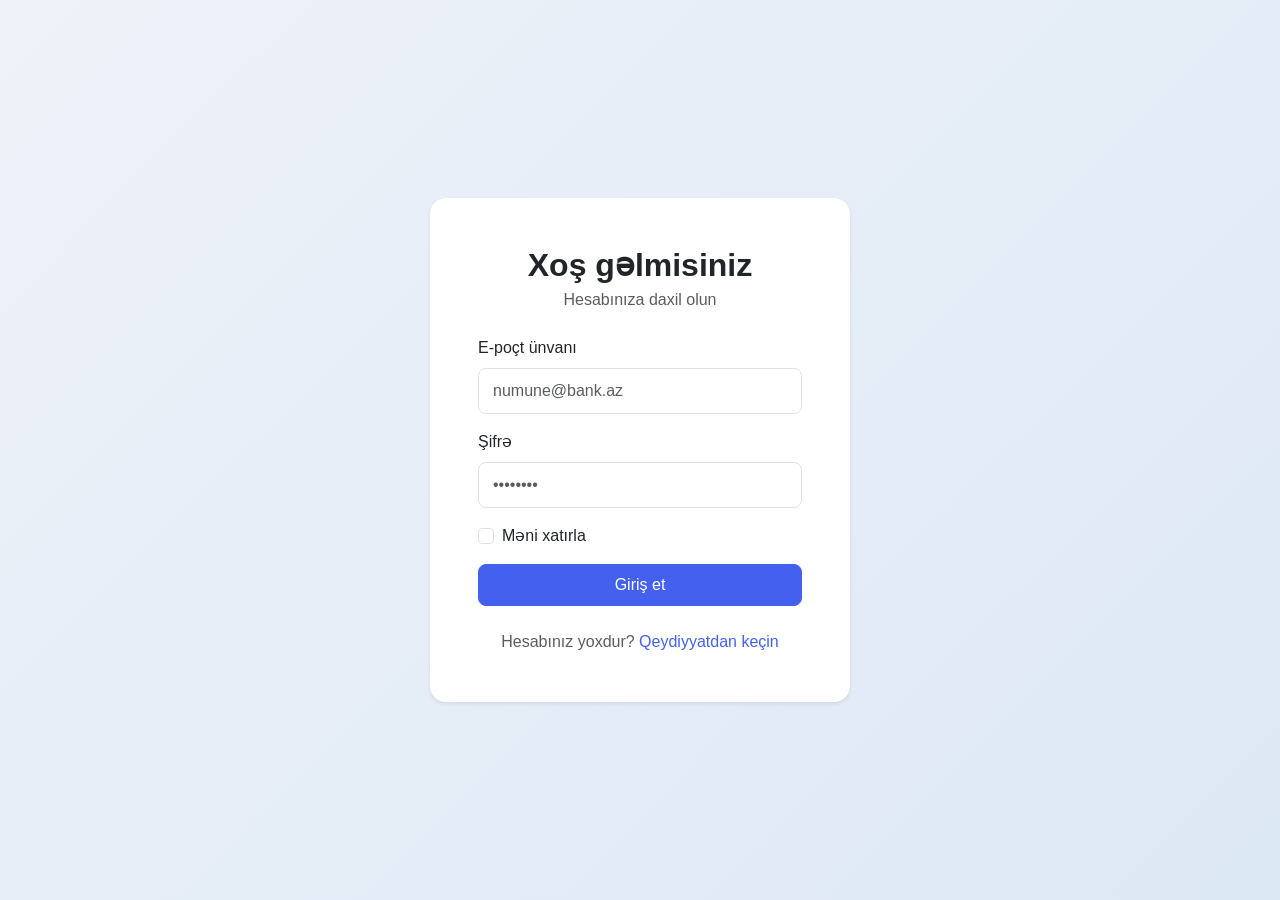
==== Online Banking Frontend/index.html @ 44a82da6 "Add frontend pages and JavaScript functionality" ====
<!DOCTYPE html>
<html lang="az">
<head>
    <meta charset="UTF-8">
    <meta name="viewport" content="width=device-width, initial-scale=1.0">
    <title>Giriş | Online Banking</title>
    <link href="https://cdn.jsdelivr.net/npm/bootstrap@5.3.3/dist/css/bootstrap.min.css" rel="stylesheet">
    <link href="css/style.css" rel="stylesheet">
</head>
<body>
    <div class="auth-wrapper d-flex align-items-center justify-content-center">
        <div class="card auth-card shadow-sm">
            <div class="card-body p-4 p-md-5">
                <h2 class="text-center fw-bold mb-1">Xoş gəlmisiniz</h2>
                <p class="text-center text-muted mb-4">Hesabınıza daxil olun</p>

                <div id="errorBox" class="alert alert-danger d-none" role="alert"></div>

                <form id="loginForm">
                    <div class="mb-3">
                        <label for="email" class="form-label">E-poçt ünvanı</label>
                        <input type="email" class="form-control" id="email" placeholder="numune@bank.az" required>
                    </div>
                    <div class="mb-3">
                        <label for="password" class="form-label">Şifrə</label>
                        <input type="password" class="form-control" id="password" placeholder="••••••••" required>
                    </div>
                    <div class="form-check mb-3">
                        <input class="form-check-input" type="checkbox" id="rememberMe">
                        <label class="form-check-label" for="rememberMe">Məni xatırla</label>
                    </div>
                    <button type="submit" class="btn btn-primary w-100 py-2">Giriş et</button>
                </form>

                <p class="text-center text-muted mt-4 mb-0">
                    Hesabınız yoxdur? <a href="register.html">Qeydiyyatdan keçin</a>
                </p>
            </div>
        </div>
    </div>

    <script src="js/config.js"></script>
    <script src="js/auth.js"></script>
</body>
</html>
---- Online Banking Frontend/css/style.css ----
body {
    background: linear-gradient(135deg, #eef2f9 0%, #dde8f5 100%);
    font-family: 'Segoe UI', Arial, sans-serif;
}

.auth-wrapper {
    min-height: 100vh;
    padding: 20px;
}

.auth-card {
    width: 100%;
    max-width: 420px;
    border: none;
    border-radius: 16px;
}

.form-control {
    padding: 10px 14px;
    border-radius: 8px;
}

.form-control:focus {
    border-color: #4361ee;
    box-shadow: 0 0 0 0.2rem rgba(67, 97, 238, 0.15);
}

.btn-primary {
    background-color: #4361ee;
    border-color: #4361ee;
    border-radius: 8px;
    font-weight: 500;
}

.btn-primary:hover {
    background-color: #3651c9;
    border-color: #3651c9;
}

a {
    color: #4361ee;
    text-decoration: none;
}

a:hover {
    text-decoration: underline;
}
.dashboard-body {
    background: #f4f6f9;
}

.dashboard-header {
    background-color: #4361ee;
    padding: 12px 0;
}

.dashboard-sidebar {
    background: white;
    min-height: calc(100vh - 60px);
    border-right: 1px solid #e5e7eb;
}

.dashboard-sidebar .nav-link {
    color: #444;
    padding: 12px 20px;
    border-radius: 0;
    font-size: 15px;
}

.dashboard-sidebar .nav-link:hover {
    background-color: #eef2ff;
    color: #4361ee;
}

.dashboard-sidebar .nav-link.active {
    background-color: #eef2ff;
    color: #4361ee;
    font-weight: 600;
    border-left: 3px solid #4361ee;
}
.account-card {
    border: none;
    border-radius: 12px;
    transition: transform 0.2s;
}

.account-card:hover {
    transform: translateY(-3px);
}
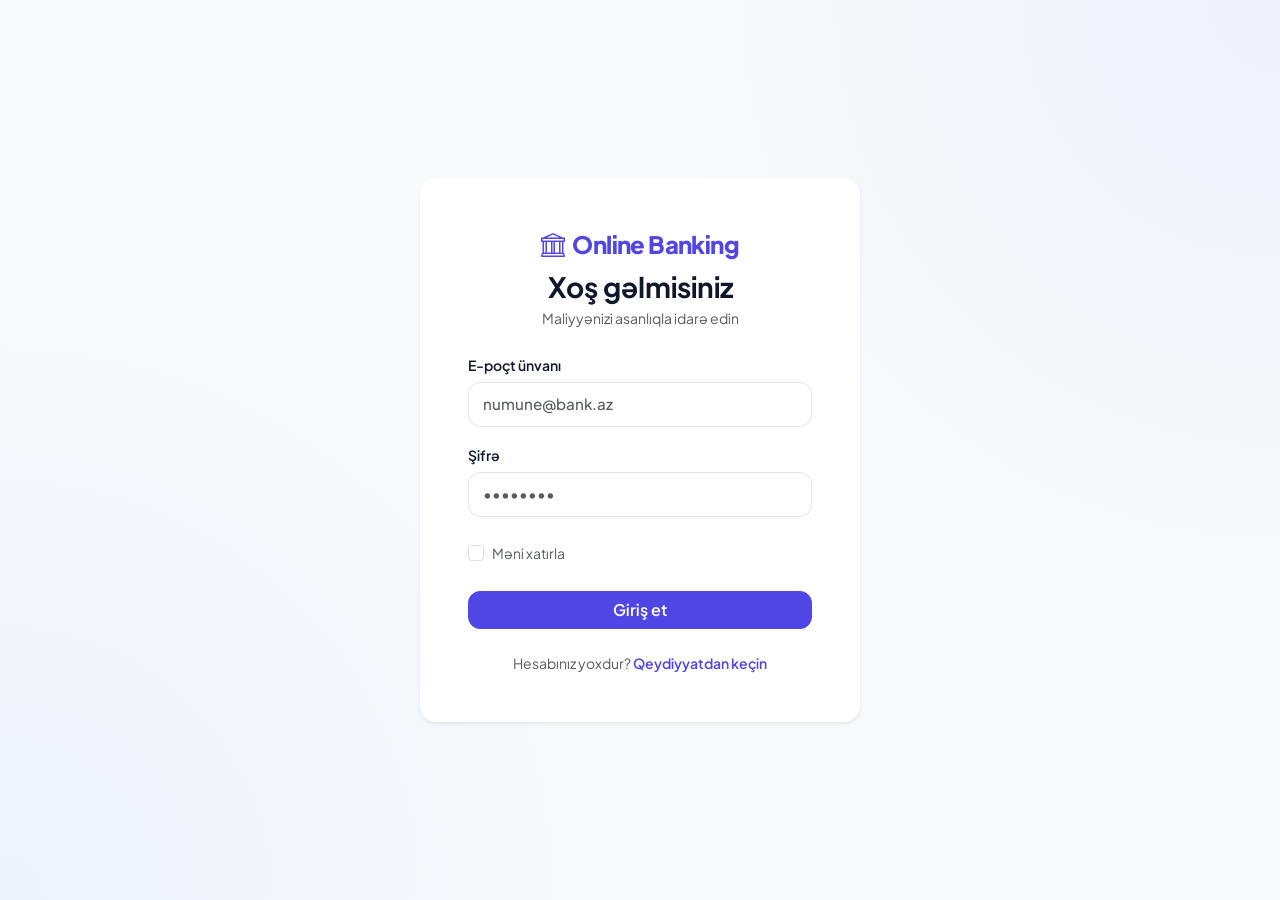
==== commit f485f325: "refactor: update frontend pages, styles and JS configs" ====
--- a/Online Banking Frontend/index.html
+++ b/Online Banking Frontend/index.html
@@ -5,35 +5,43 @@
     <meta name="viewport" content="width=device-width, initial-scale=1.0">
     <title>Giriş | Online Banking</title>
     <link href="https://cdn.jsdelivr.net/npm/bootstrap@5.3.3/dist/css/bootstrap.min.css" rel="stylesheet">
+    <link rel="stylesheet" href="https://cdn.jsdelivr.net/npm/bootstrap-icons@1.11.3/font/bootstrap-icons.css">
     <link href="css/style.css" rel="stylesheet">
 </head>
 <body>
     <div class="auth-wrapper d-flex align-items-center justify-content-center">
-        <div class="card auth-card shadow-sm">
+        <div class="card auth-card shadow-sm border-0">
             <div class="card-body p-4 p-md-5">
-                <h2 class="text-center fw-bold mb-1">Xoş gəlmisiniz</h2>
-                <p class="text-center text-muted mb-4">Hesabınıza daxil olun</p>
+                <div class="text-center mb-4">
+                    <div class="auth-brand mb-2">
+                        <i class="bi bi-bank"></i> Online Banking
+                    </div>
+                    <h3 class="fw-bold mb-1" style="color: var(--text-dark);">Xoş gəlmisiniz</h3>
+                    <p class="text-muted small">Maliyyənizi asanlıqla idarə edin</p>
+                </div>
 
-                <div id="errorBox" class="alert alert-danger d-none" role="alert"></div>
+                <div id="errorBox" class="alert alert-danger d-none" role="alert" style="border-radius: 12px; font-size: 0.9rem;"></div>
 
                 <form id="loginForm">
                     <div class="mb-3">
                         <label for="email" class="form-label">E-poçt ünvanı</label>
                         <input type="email" class="form-control" id="email" placeholder="numune@bank.az" required>
                     </div>
-                    <div class="mb-3">
+                    <div class="mb-4">
                         <label for="password" class="form-label">Şifrə</label>
                         <input type="password" class="form-control" id="password" placeholder="••••••••" required>
                     </div>
-                    <div class="form-check mb-3">
-                        <input class="form-check-input" type="checkbox" id="rememberMe">
-                        <label class="form-check-label" for="rememberMe">Məni xatırla</label>
+                    <div class="d-flex justify-content-between align-items-center mb-4">
+                        <div class="form-check">
+                            <input class="form-check-input" type="checkbox" id="rememberMe">
+                            <label class="form-check-label text-muted small" for="rememberMe">Məni xatırla</label>
+                        </div>
                     </div>
-                    <button type="submit" class="btn btn-primary w-100 py-2">Giriş et</button>
+                    <button type="submit" class="btn btn-primary w-100 py-2.5">Giriş et</button>
                 </form>
 
-                <p class="text-center text-muted mt-4 mb-0">
-                    Hesabınız yoxdur? <a href="register.html">Qeydiyyatdan keçin</a>
+                <p class="text-center text-muted mt-4 mb-0 small">
+                    Hesabınız yoxdur? <a href="register.html" class="text-primary fw-semibold text-decoration-none">Qeydiyyatdan keçin</a>
                 </p>
             </div>
         </div>
--- a/Online Banking Frontend/css/style.css
+++ b/Online Banking Frontend/css/style.css
@@ -1,89 +1,386 @@
+@import url('https://fonts.googleapis.com/css2?family=Plus+Jakarta+Sans:wght@300;400;500;600;700;800&display=swap');
+
+:root {
+    --primary-blue: #3b82f6;
+    --primary-indigo: #4f46e5;
+    --accent-color: #6366f1; /* Used on dashboard as var(--accent-color) */
+    --bg-page: #f8fafc;
+    --bg-card: #ffffff;
+    --text-dark: #0f172a;
+    --text-muted: #64748b;
+    --border-color: #e2e8f0;
+    --success: #10b981;
+    --danger: #ef4444;
+    --warning: #f59e0b;
+    --radius-sm: 8px;
+    --radius: 16px;
+    --radius-lg: 24px;
+    --font-sans: 'Plus Jakarta Sans', -apple-system, BlinkMacSystemFont, "Segoe UI", Roboto, sans-serif;
+    
+    /* Modern Shadows */
+    --shadow-sm: 0 1px 2px 0 rgba(15, 23, 42, 0.05);
+    --shadow-md: 0 4px 6px -1px rgba(15, 23, 42, 0.05), 0 2px 4px -2px rgba(15, 23, 42, 0.05);
+    --shadow-lg: 0 10px 15px -3px rgba(15, 23, 42, 0.08), 0 4px 6px -4px rgba(15, 23, 42, 0.08);
+}
+
 body {
-    background: linear-gradient(135deg, #eef2f9 0%, #dde8f5 100%);
-    font-family: 'Segoe UI', Arial, sans-serif;
-}
-
+    background-color: var(--bg-page);
+    font-family: var(--font-sans);
+    color: var(--text-dark);
+    -webkit-font-smoothing: antialiased;
+}
+
+/* Authentication Page Styles */
 .auth-wrapper {
     min-height: 100vh;
     padding: 20px;
+    display: flex;
+    align-items: center;
+    justify-content: center;
+    background: radial-gradient(circle at top right, rgba(99, 102, 241, 0.05), transparent 40%),
+                radial-gradient(circle at bottom left, rgba(59, 130, 246, 0.05), transparent 40%),
+                var(--bg-page);
 }
 
 .auth-card {
     width: 100%;
-    max-width: 420px;
-    border: none;
-    border-radius: 16px;
+    max-width: 440px;
+    border: 1px solid rgba(226, 232, 240, 0.8);
+    border-radius: var(--radius-lg);
+    background-color: var(--bg-card);
+    box-shadow: var(--shadow-lg);
+}
+
+.auth-brand {
+    font-size: 1.5rem;
+    font-weight: 800;
+    letter-spacing: -0.025em;
+    color: var(--primary-indigo);
+    display: flex;
+    align-items: center;
+    justify-content: center;
+    gap: 8px;
+}
+
+/* Form Control Stylings */
+.form-label {
+    font-size: 0.875rem;
+    font-weight: 600;
+    color: var(--text-dark);
+    margin-bottom: 6px;
 }
 
 .form-control {
+    border-radius: 12px;
+    border: 1.5px solid var(--border-color);
     padding: 10px 14px;
+    font-size: 0.95rem;
+    font-weight: 500;
+    color: var(--text-dark);
+    transition: all 0.2s ease-in-out;
+}
+
+.form-control:focus {
+    border-color: var(--primary-indigo);
+    box-shadow: 0 0 0 4px rgba(99, 102, 241, 0.1);
+    outline: 0;
+}
+
+.form-check-input:checked {
+    background-color: var(--primary-indigo);
+    border-color: var(--primary-indigo);
+}
+
+/* Dashboard Header */
+.dashboard-header {
+    background-color: var(--primary-indigo);
+    padding: 14px 0;
+    box-shadow: var(--shadow-md);
+}
+
+/* Dashboard Sidebar (Modernized) */
+.dashboard-sidebar {
+    background-color: var(--bg-card);
+    min-height: calc(100vh - 60px);
+    border-right: 1px solid var(--border-color);
+}
+
+.dashboard-sidebar .nav-link {
+    color: var(--text-muted);
+    padding: 12px 20px;
+    font-size: 15px;
+    font-weight: 500;
+    transition: all 0.2s ease;
+}
+
+.dashboard-sidebar .nav-link:hover {
+    background-color: rgba(99, 102, 241, 0.05);
+    color: var(--primary-indigo);
+}
+
+.dashboard-sidebar .nav-link.active {
+    background-color: rgba(99, 102, 241, 0.08);
+    color: var(--primary-indigo);
+    font-weight: 600;
+    border-left: 3px solid var(--primary-indigo);
+}
+
+/* InvestBank Specific Sidebar (Dark Theme matching dashboard.html layout) */
+.invest-sidebar {
+    width: 260px;
+    min-width: 260px;
+    background-color: #0f172a;
+    color: #cbd5e1;
+    min-height: 100vh;
+    display: flex;
+    flex-direction: column;
+    justify-content: space-between;
+    padding: 24px;
+    border-right: 1px solid rgba(255, 255, 255, 0.05);
+}
+
+.invest-sidebar .sidebar-logo {
+    font-size: 1.35rem;
+    font-weight: 800;
+    color: #ffffff;
+    display: flex;
+    align-items: center;
+    gap: 10px;
+    letter-spacing: -0.025em;
+}
+
+.invest-sidebar .nav-link {
+    color: #94a3b8;
+    padding: 10px 14px;
+    border-radius: 10px;
+    margin-bottom: 6px;
+    font-weight: 500;
+    display: flex;
+    align-items: center;
+    gap: 12px;
+    transition: all 0.2s ease;
+}
+
+.invest-sidebar .nav-link i {
+    font-size: 1.15rem;
+}
+
+.invest-sidebar .nav-link:hover {
+    color: #ffffff;
+    background-color: rgba(255, 255, 255, 0.05);
+}
+
+.invest-sidebar .nav-link.active {
+    color: #ffffff;
+    background-color: var(--accent-color);
+    font-weight: 600;
+}
+
+.invest-sidebar .sidebar-profile-card {
+    display: flex;
+    align-items: center;
+    gap: 12px;
+    padding: 14px;
+    background-color: rgba(255, 255, 255, 0.03);
+    border: 1px solid rgba(255, 255, 255, 0.06);
+    border-radius: 12px;
+    margin-top: auto;
+    transition: background-color 0.2s ease;
+}
+
+.invest-sidebar .sidebar-profile-card:hover {
+    background-color: rgba(255, 255, 255, 0.05);
+}
+
+.invest-sidebar .profile-avatar {
+    width: 40px;
+    height: 40px;
+    min-width: 40px;
+    border-radius: 50%;
+    background-color: var(--accent-color);
+    color: #ffffff;
+    display: flex;
+    align-items: center;
+    justify-content: center;
+    font-weight: 700;
+}
+
+.invest-sidebar .profile-info {
+    overflow: hidden;
+    display: flex;
+    flex-direction: column;
+}
+
+.invest-sidebar .profile-name {
+    font-weight: 600;
+    color: #ffffff;
+    font-size: 0.88rem;
+    white-space: nowrap;
+    text-overflow: ellipsis;
+    overflow: hidden;
+    line-height: 1.2;
+}
+
+.invest-sidebar .profile-sub {
+    font-size: 0.75rem;
+    color: #64748b;
+    white-space: nowrap;
+    text-overflow: ellipsis;
+    overflow: hidden;
+    margin-bottom: 2px;
+}
+
+/* InvestBank Stats Card */
+.invest-stat-card {
+    background-color: var(--bg-card);
+    border: 1px solid rgba(226, 232, 240, 0.8);
+    border-radius: var(--radius);
+    padding: 24px 20px;
+    box-shadow: 0 10px 15px -3px rgba(15, 23, 42, 0.04), 0 4px 6px -4px rgba(15, 23, 42, 0.04);
+    transition: transform 0.2s ease, box-shadow 0.2s ease;
+}
+
+.invest-stat-card:hover {
+    transform: translateY(-2px);
+    box-shadow: 0 20px 25px -5px rgba(15, 23, 42, 0.08), 0 8px 10px -6px rgba(15, 23, 42, 0.08);
+}
+
+.invest-stat-card .stat-header {
+    font-size: 0.875rem;
+    font-weight: 600;
+    color: var(--text-muted);
+    margin-bottom: 6px;
+}
+
+.invest-stat-card .stat-value {
+    font-size: 1.75rem;
+    font-weight: 700;
+    color: var(--text-dark);
+}
+
+/* Wallet Card Panel */
+.wallet-card-panel {
+    background-color: var(--bg-card);
+    border: 1px solid var(--border-color);
+    border-radius: var(--radius);
+    padding: 24px;
+    box-shadow: var(--shadow-sm);
+}
+
+/* Virtual Bank Card Effects */
+.wallet-bank-card {
+    transition: transform 0.3s ease, box-shadow 0.3s ease;
+}
+
+.wallet-bank-card:hover {
+    transform: translateY(-4px) rotate(1deg);
+    box-shadow: 0 12px 24px -10px rgba(76, 29, 149, 0.4);
+}
+
+/* Main content wrapper padding adjustment */
+.main-content-wrapper {
+    padding: 32px;
+    background-color: var(--bg-page);
+    min-height: 100vh;
+}
+
+/* Search Box Container */
+.search-container {
+    position: relative;
+    max-width: 320px;
+}
+
+.search-container .search-input {
+    width: 100%;
+    padding: 10px 14px 10px 38px;
+    border-radius: 12px;
+    border: 1.5px solid var(--border-color);
+    background-color: var(--bg-card);
+    font-size: 0.9rem;
+    transition: all 0.2s ease;
+}
+
+.search-container .search-input:focus {
+    border-color: var(--accent-color);
+    box-shadow: 0 0 0 4px rgba(99, 102, 241, 0.08);
+    outline: 0;
+}
+
+.search-container .search-icon {
+    position: absolute;
+    left: 14px;
+    top: 50%;
+    transform: translateY(-50%);
+    color: var(--text-muted);
+    font-size: 0.9rem;
+}
+
+/* Cards & Tables styling */
+.card {
+    background-color: var(--bg-card);
+    border: 1px solid var(--border-color);
+    border-radius: var(--radius);
+    box-shadow: var(--shadow-sm);
+}
+
+.badge {
     border-radius: 8px;
-}
-
-.form-control:focus {
-    border-color: #4361ee;
-    box-shadow: 0 0 0 0.2rem rgba(67, 97, 238, 0.15);
+    font-weight: 600;
+    padding: 6px 10px;
+}
+
+.table {
+    color: var(--text-dark);
+}
+
+.table th {
+    color: var(--text-muted);
+    font-weight: 600;
+    border-bottom: 2px solid var(--border-color);
+    padding: 14px;
+    font-size: 0.85rem;
+    text-transform: uppercase;
+    letter-spacing: 0.05em;
+}
+
+.table td {
+    border-bottom: 1px solid var(--border-color);
+    padding: 14px;
+    vertical-align: middle;
+}
+
+/* Utilities classes matching custom variables */
+.bg-success {
+    background-color: var(--success) !important;
+}
+
+.bg-danger {
+    background-color: var(--danger) !important;
+}
+
+.bg-warning {
+    background-color: var(--warning) !important;
+}
+
+.text-primary {
+    color: var(--primary-indigo) !important;
 }
 
 .btn-primary {
-    background-color: #4361ee;
-    border-color: #4361ee;
-    border-radius: 8px;
-    font-weight: 500;
+    background-color: var(--primary-indigo);
+    border-color: var(--primary-indigo);
+    border-radius: 12px;
+    font-weight: 600;
+    transition: all 0.2s ease-in-out;
 }
 
 .btn-primary:hover {
-    background-color: #3651c9;
-    border-color: #3651c9;
-}
-
-a {
-    color: #4361ee;
-    text-decoration: none;
-}
-
-a:hover {
-    text-decoration: underline;
-}
-.dashboard-body {
-    background: #f4f6f9;
-}
-
-.dashboard-header {
-    background-color: #4361ee;
-    padding: 12px 0;
-}
-
-.dashboard-sidebar {
-    background: white;
-    min-height: calc(100vh - 60px);
-    border-right: 1px solid #e5e7eb;
-}
-
-.dashboard-sidebar .nav-link {
-    color: #444;
-    padding: 12px 20px;
-    border-radius: 0;
-    font-size: 15px;
-}
-
-.dashboard-sidebar .nav-link:hover {
-    background-color: #eef2ff;
-    color: #4361ee;
-}
-
-.dashboard-sidebar .nav-link.active {
-    background-color: #eef2ff;
-    color: #4361ee;
-    font-weight: 600;
-    border-left: 3px solid #4361ee;
-}
-.account-card {
-    border: none;
-    border-radius: 12px;
-    transition: transform 0.2s;
-}
-
-.account-card:hover {
-    transform: translateY(-3px);
+    background-color: #4338ca;
+    border-color: #4338ca;
+    transform: translateY(-1px);
+    box-shadow: 0 4px 12px rgba(79, 70, 229, 0.2);
+}
+
+.btn-primary:active {
+    transform: translateY(0);
 }
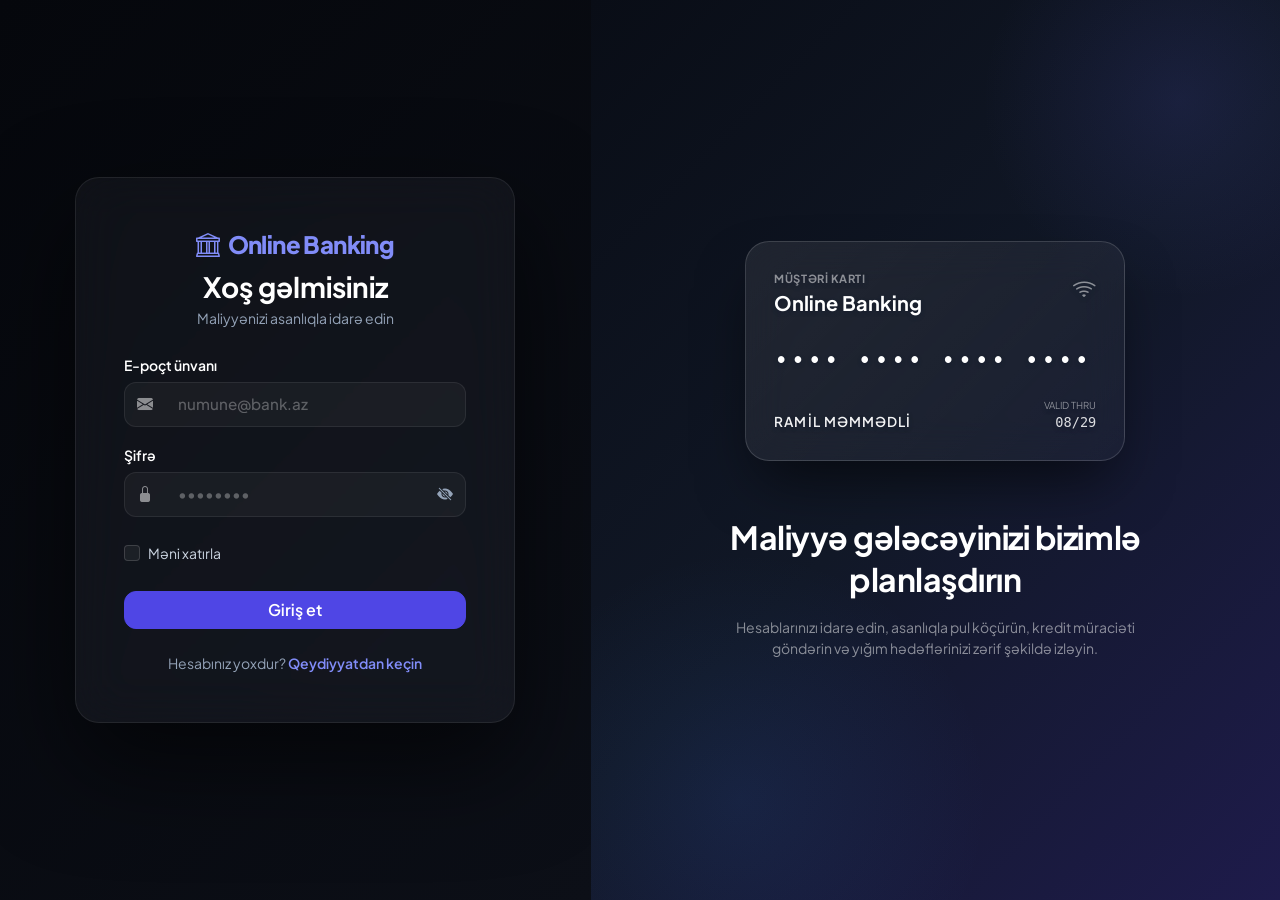
==== commit 3633be2f: "Improve banking features and update frontend UI" ====
--- a/Online Banking Frontend/index.html
+++ b/Online Banking Frontend/index.html
@@ -9,40 +9,87 @@
     <link href="css/style.css" rel="stylesheet">
 </head>
 <body>
-    <div class="auth-wrapper d-flex align-items-center justify-content-center">
-        <div class="card auth-card shadow-sm border-0">
-            <div class="card-body p-4 p-md-5">
-                <div class="text-center mb-4">
-                    <div class="auth-brand mb-2">
-                        <i class="bi bi-bank"></i> Online Banking
+    <div class="auth-split-container">
+        <!-- Left Side: Login Form -->
+        <div class="auth-form-side d-flex align-items-center justify-content-center p-4 p-md-5">
+            <div class="card auth-card glass-auth-card shadow-lg border-0" style="width: 100%; max-width: 440px; border-radius: 24px;">
+                <div class="card-body p-4 p-md-5">
+                    <div class="text-center mb-4">
+                        <div class="auth-brand mb-2">
+                            <i class="bi bi-bank"></i> Online Banking
+                        </div>
+                        <h3 class="fw-bold mb-1" style="color: var(--text-dark);">Xoş gəlmisiniz</h3>
+                        <p class="text-muted small">Maliyyənizi asanlıqla idarə edin</p>
                     </div>
-                    <h3 class="fw-bold mb-1" style="color: var(--text-dark);">Xoş gəlmisiniz</h3>
-                    <p class="text-muted small">Maliyyənizi asanlıqla idarə edin</p>
+
+                    <div id="errorBox" class="alert alert-danger d-none" role="alert" style="border-radius: 12px; font-size: 0.9rem;"></div>
+
+                    <form id="loginForm">
+                        <div class="mb-3">
+                            <label for="email" class="form-label">E-poçt ünvanı</label>
+                            <div class="input-group input-group-unified">
+                                <span class="input-group-text text-muted"><i class="bi bi-envelope-fill"></i></span>
+                                <input type="email" class="form-control" id="email" placeholder="numune@bank.az" required>
+                            </div>
+                        </div>
+                        <div class="mb-4">
+                            <label for="password" class="form-label">Şifrə</label>
+                            <div class="input-group input-group-unified">
+                                <span class="input-group-text text-muted"><i class="bi bi-lock-fill"></i></span>
+                                <input type="password" class="form-control" id="password" placeholder="••••••••" required>
+                                <button class="btn btn-outline-secondary border-0" type="button" id="togglePasswordBtn" style="background: transparent;">
+                                    <i class="bi bi-eye-slash-fill text-muted" id="togglePasswordIcon"></i>
+                                </button>
+                            </div>
+                        </div>
+                        <div class="d-flex justify-content-between align-items-center mb-4">
+                            <div class="form-check">
+                                <input class="form-check-input" type="checkbox" id="rememberMe">
+                                <label class="form-check-label text-muted small" for="rememberMe">Məni xatırla</label>
+                            </div>
+                        </div>
+                        <button type="submit" class="btn btn-primary w-100 py-2.5">Giriş et</button>
+                    </form>
+
+                    <p class="text-center text-muted mt-4 mb-0 small">
+                        Hesabınız yoxdur? <a href="register.html" class="text-primary fw-semibold text-decoration-none">Qeydiyyatdan keçin</a>
+                    </p>
                 </div>
+            </div>
+        </div>
 
-                <div id="errorBox" class="alert alert-danger d-none" role="alert" style="border-radius: 12px; font-size: 0.9rem;"></div>
-
-                <form id="loginForm">
-                    <div class="mb-3">
-                        <label for="email" class="form-label">E-poçt ünvanı</label>
-                        <input type="email" class="form-control" id="email" placeholder="numune@bank.az" required>
+        <!-- Right Side: Presentation Banner -->
+        <div class="auth-banner-side d-none d-md-flex flex-column align-items-center justify-content-center p-5 text-white">
+            <div class="auth-banner-glow-1"></div>
+            <div class="auth-banner-glow-2"></div>
+            
+            <div class="floating-card mb-5">
+                <div class="glass-card-mockup">
+                    <div class="d-flex justify-content-between align-items-start">
+                        <div>
+                            <div class="small text-white-50" style="font-size: 0.7rem; font-weight: 700; letter-spacing: 0.05em; text-transform: uppercase;">Müştəri Kartı</div>
+                            <h5 class="fw-bold mb-0 mt-1">Online Banking</h5>
+                        </div>
+                        <i class="bi bi-wifi fs-4 text-white-50"></i>
                     </div>
-                    <div class="mb-4">
-                        <label for="password" class="form-label">Şifrə</label>
-                        <input type="password" class="form-control" id="password" placeholder="••••••••" required>
-                    </div>
-                    <div class="d-flex justify-content-between align-items-center mb-4">
-                        <div class="form-check">
-                            <input class="form-check-input" type="checkbox" id="rememberMe">
-                            <label class="form-check-label text-muted small" for="rememberMe">Məni xatırla</label>
+                    
+                    <div class="glass-card-number">•••• •••• •••• ••••</div>
+                    
+                    <div class="d-flex justify-content-between align-items-end">
+                        <div>
+                            <div class="glass-card-holder">Ramil Məmmədli</div>
+                        </div>
+                        <div class="text-end">
+                            <div class="small text-white-50" style="font-size: 0.6rem;">VALID THRU</div>
+                            <div class="glass-card-expiry">08/29</div>
                         </div>
                     </div>
-                    <button type="submit" class="btn btn-primary w-100 py-2.5">Giriş et</button>
-                </form>
-
-                <p class="text-center text-muted mt-4 mb-0 small">
-                    Hesabınız yoxdur? <a href="register.html" class="text-primary fw-semibold text-decoration-none">Qeydiyyatdan keçin</a>
-                </p>
+                </div>
+            </div>
+            
+            <div class="text-center position-relative mt-2" style="z-index: 10; max-width: 440px;">
+                <h2 class="fw-bold mb-3" style="letter-spacing: -0.015em; line-height: 1.3;">Maliyyə gələcəyinizi bizimlə planlaşdırın</h2>
+                <p class="text-white-50 small mb-0 px-3">Hesablarınızı idarə edin, asanlıqla pul köçürün, kredit müraciəti göndərin və yığım hədəflərinizi zərif şəkildə izləyin.</p>
             </div>
         </div>
     </div>
--- a/Online Banking Frontend/css/style.css
+++ b/Online Banking Frontend/css/style.css
@@ -383,4 +383,545 @@
 
 .btn-primary:active {
     transform: translateY(0);
+}
+
+/* Premium Unified Input Groups (Solves Focus & Overlay Border Bugs) */
+.input-group-unified {
+    border: 1.5px solid var(--border-color) !important;
+    border-radius: 12px;
+    background-color: var(--bg-card);
+    transition: border-color 0.15s ease-in-out, box-shadow 0.15s ease-in-out;
+    overflow: hidden;
+}
+
+.input-group-unified .input-group-text {
+    border: none !important;
+    background-color: transparent !important;
+}
+
+.input-group-unified .form-control,
+.input-group-unified .form-select {
+    border: none !important;
+    background-color: transparent !important;
+    box-shadow: none !important;
+}
+
+.input-group-unified:focus-within {
+    border-color: var(--primary-indigo) !important;
+    box-shadow: 0 0 0 4px rgba(99, 102, 241, 0.1) !important;
+}
+
+/* Premium Split-Screen Authentication Layout */
+.auth-split-container {
+    display: flex;
+    min-height: 100vh;
+    width: 100vw;
+    overflow: hidden;
+}
+
+.auth-form-side {
+    flex: 1;
+    background-color: var(--bg-page);
+    background: radial-gradient(circle at top right, rgba(99, 102, 241, 0.04), transparent 40%),
+                radial-gradient(circle at bottom left, rgba(59, 130, 246, 0.04), transparent 40%),
+                var(--bg-page);
+}
+
+.auth-banner-side {
+    flex: 1.2;
+    background: linear-gradient(135deg, #090d16 0%, #111827 50%, #1e1b4b 100%);
+    position: relative;
+    overflow: hidden;
+}
+
+/* Visual Glow effects inside the banner */
+.auth-banner-glow-1 {
+    position: absolute;
+    width: 400px;
+    height: 400px;
+    border-radius: 50%;
+    background: radial-gradient(circle, rgba(99, 102, 241, 0.12) 0%, transparent 70%);
+    top: -100px;
+    right: -100px;
+}
+
+.auth-banner-glow-2 {
+    position: absolute;
+    width: 500px;
+    height: 500px;
+    border-radius: 50%;
+    background: radial-gradient(circle, rgba(59, 130, 246, 0.1) 0%, transparent 70%);
+    bottom: -150px;
+    left: -100px;
+}
+
+/* Frosted glass cards */
+.glass-auth-card {
+    background: rgba(255, 255, 255, 0.82) !important;
+    backdrop-filter: blur(18px) saturate(110%);
+    -webkit-backdrop-filter: blur(18px) saturate(110%);
+    border: 1px solid rgba(226, 232, 240, 0.6) !important;
+}
+
+.glass-card-mockup {
+    width: 380px;
+    height: 220px;
+    background: linear-gradient(135deg, rgba(255, 255, 255, 0.08) 0%, rgba(255, 255, 255, 0.03) 100%);
+    backdrop-filter: blur(20px);
+    -webkit-backdrop-filter: blur(20px);
+    border: 1px solid rgba(255, 255, 255, 0.15);
+    border-radius: 24px;
+    padding: 28px;
+    box-shadow: 0 30px 60px -15px rgba(0, 0, 0, 0.6);
+    color: #ffffff;
+    display: flex;
+    flex-direction: column;
+    justify-content: space-between;
+    text-shadow: 0 2px 4px rgba(15, 23, 42, 0.4);
+    position: relative;
+    z-index: 10;
+}
+
+.glass-card-chip {
+    width: 48px;
+    height: 38px;
+    background: linear-gradient(135deg, #f1f5f9 0%, #cbd5e1 100%);
+    border-radius: 8px;
+    box-shadow: inset 0 1px 2px rgba(255, 255, 255, 0.6);
+}
+
+.glass-card-number {
+    font-size: 1.45rem;
+    font-weight: 600;
+    letter-spacing: 0.12em;
+    font-family: 'Courier New', Courier, monospace;
+    margin: 24px 0 12px 0;
+}
+
+.glass-card-holder {
+    font-size: 0.85rem;
+    font-weight: 600;
+    text-transform: uppercase;
+    letter-spacing: 0.08em;
+    color: rgba(255, 255, 255, 0.95);
+}
+
+.glass-card-expiry {
+    font-size: 0.85rem;
+    font-weight: 500;
+    font-family: monospace;
+    color: rgba(255, 255, 255, 0.85);
+}
+
+@keyframes float {
+    0% {
+        transform: translateY(0px) rotate(2deg);
+    }
+    50% {
+        transform: translateY(-16px) rotate(-1deg);
+    }
+    100% {
+        transform: translateY(0px) rotate(2deg);
+    }
+}
+
+.floating-card {
+    animation: float 6s ease-in-out infinite;
+}
+
+/* Dark Glassmorphism Form styling */
+.auth-form-side {
+    background: linear-gradient(135deg, #05070c 0%, #0c0f17 100%) !important;
+}
+
+.glass-auth-card {
+    background: rgba(255, 255, 255, 0.04) !important;
+    backdrop-filter: blur(24px) saturate(120%);
+    -webkit-backdrop-filter: blur(24px) saturate(120%);
+    border: 1px solid rgba(255, 255, 255, 0.08) !important;
+    box-shadow: 0 40px 100px rgba(0, 0, 0, 0.6) !important;
+}
+
+.glass-auth-card h3,
+.glass-auth-card .form-label {
+    color: #ffffff !important;
+}
+
+.glass-auth-card .auth-brand {
+    color: #818cf8 !important; /* Lighter modern indigo */
+}
+
+.glass-auth-card .text-muted {
+    color: #94a3b8 !important;
+}
+
+.glass-auth-card a {
+    color: #818cf8 !important;
+}
+
+.glass-auth-card a:hover {
+    color: #a5b4fc !important;
+}
+
+/* Inputs styling inside dark glass card */
+.glass-auth-card .input-group-unified {
+    background-color: rgba(255, 255, 255, 0.04) !important;
+    border: 1.5px solid rgba(255, 255, 255, 0.08) !important;
+}
+
+.glass-auth-card .input-group-unified .form-control {
+    color: #ffffff !important;
+}
+
+.glass-auth-card .input-group-unified .form-control::placeholder {
+    color: rgba(255, 255, 255, 0.3) !important;
+}
+
+.glass-auth-card .input-group-unified .input-group-text i {
+    color: rgba(255, 255, 255, 0.5) !important;
+}
+
+.glass-auth-card .input-group-unified:focus-within {
+    border-color: #818cf8 !important;
+    box-shadow: 0 0 0 4px rgba(129, 140, 248, 0.15) !important;
+}
+
+.glass-auth-card .form-check-label {
+    color: #cbd5e1 !important;
+}
+
+.glass-auth-card .form-check-input {
+    background-color: rgba(255, 255, 255, 0.05);
+    border-color: rgba(255, 255, 255, 0.15);
+}
+
+.glass-auth-card .form-check-input:checked {
+    background-color: #4f46e5;
+    border-color: #4f46e5;
+}
+
+/* Premium Dark Theme for Logged-in Dashboard Pages */
+body.dashboard-body {
+    background-color: #05070c !important;
+    background: linear-gradient(135deg, #05070c 0%, #0c101b 50%, #171226 100%) !important;
+    color: #f8fafc !important;
+}
+
+.dashboard-body .main-content-wrapper {
+    background-color: transparent !important;
+    background: transparent !important;
+}
+
+/* Glassmorphic Dark Cards */
+.dashboard-body .card,
+.dashboard-body .invest-stat-card,
+.dashboard-body .wallet-card-panel {
+    background: rgba(255, 255, 255, 0.02) !important;
+    backdrop-filter: blur(20px) saturate(110%);
+    -webkit-backdrop-filter: blur(20px) saturate(110%);
+    border: 1px solid rgba(255, 255, 255, 0.06) !important;
+    color: #f1f5f9 !important;
+    box-shadow: 0 10px 30px -5px rgba(0, 0, 0, 0.35) !important;
+    transition: transform 0.3s cubic-bezier(0.4, 0, 0.2, 1), 
+                box-shadow 0.3s cubic-bezier(0.4, 0, 0.2, 1), 
+                border-color 0.3s ease !important;
+}
+
+.dashboard-body .card:hover,
+.dashboard-body .invest-stat-card:hover {
+    transform: translateY(-4px);
+    border-color: rgba(99, 102, 241, 0.2) !important;
+    box-shadow: 0 20px 40px -10px rgba(0, 0, 0, 0.5), 
+                0 0 15px rgba(99, 102, 241, 0.05) !important;
+}
+
+/* Text and Titles */
+.dashboard-body h1,
+.dashboard-body h2,
+.dashboard-body h3,
+.dashboard-body h4,
+.dashboard-body h5,
+.dashboard-body h6,
+.dashboard-body .card-title,
+.dashboard-body .stat-value,
+.dashboard-body .text-dark,
+.dashboard-body .modal-title {
+    color: #ffffff !important;
+}
+
+.dashboard-body .text-muted,
+.dashboard-body .stat-header {
+    color: #94a3b8 !important;
+}
+
+.dashboard-body .text-white-50 {
+    color: rgba(255, 255, 255, 0.55) !important;
+}
+
+/* Sleek Tables inside Dark Theme */
+.dashboard-body .table {
+    color: #cbd5e1 !important;
+}
+
+.dashboard-body .table {
+    --bs-table-bg: transparent !important;
+    --bs-table-hover-bg: rgba(255, 255, 255, 0.03) !important;
+    --bs-table-hover-color: #ffffff !important;
+    color: #cbd5e1 !important;
+    background-color: transparent !important;
+}
+
+.dashboard-body .table > :not(caption) > * > * {
+    background-color: transparent !important;
+    color: #cbd5e1 !important;
+    border-bottom-color: rgba(255, 255, 255, 0.06) !important;
+}
+
+.dashboard-body .table th {
+    color: #94a3b8 !important;
+    border-bottom: 2px solid rgba(255, 255, 255, 0.08) !important;
+    font-size: 0.8rem;
+    letter-spacing: 0.08em;
+    background-color: transparent !important;
+}
+
+.dashboard-body .table td {
+    border-bottom: 1px solid rgba(255, 255, 255, 0.05) !important;
+    font-size: 0.9rem;
+    background-color: transparent !important;
+}
+
+.dashboard-body .table tbody tr {
+    transition: background-color 0.2s ease !important;
+}
+
+.dashboard-body .table tbody tr:hover td {
+    background-color: rgba(255, 255, 255, 0.03) !important;
+    color: #ffffff !important;
+}
+
+.dashboard-body .form-label {
+    color: #cbd5e1 !important;
+}
+
+.dashboard-body .form-control,
+.dashboard-body .form-select {
+    background-color: rgba(255, 255, 255, 0.03) !important;
+    border: 1.5px solid rgba(255, 255, 255, 0.08) !important;
+    color: #ffffff !important;
+    transition: all 0.2s ease;
+}
+
+.dashboard-body .form-select {
+    background-image: url("data:image/svg+xml,%3csvg xmlns='http://www.w3.org/2000/svg' viewBox='0 0 16 16'%3e%3cpath fill='none' stroke='%2394a3b8' stroke-linecap='round' stroke-linejoin='round' stroke-width='2' d='m2 5 6 6 6-6'/%3e%3c/svg%3e") !important;
+    background-repeat: no-repeat !important;
+    background-position: right 0.75rem center !important;
+    background-size: 16px 12px !important;
+    padding-right: 2.25rem !important;
+}
+
+.dashboard-body select option {
+    background-color: #0d111c !important;
+    color: #f1f5f9 !important;
+    padding: 10px 12px !important;
+}
+
+.dashboard-body .form-control::placeholder {
+    color: rgba(255, 255, 255, 0.45) !important;
+}
+
+.dashboard-body .form-control:focus,
+.dashboard-body .form-select:focus {
+    border-color: #818cf8 !important;
+    box-shadow: 0 0 0 4px rgba(129, 140, 248, 0.15) !important;
+    background-color: rgba(255, 255, 255, 0.05) !important;
+    color: #ffffff !important;
+}
+
+.dashboard-body .text-dark {
+    color: #f1f5f9 !important;
+}
+
+.dashboard-body .text-muted {
+    color: #94a3b8 !important;
+}
+
+.dashboard-body .bg-light {
+    background-color: rgba(255, 255, 255, 0.04) !important;
+    border-color: rgba(255, 255, 255, 0.08) !important;
+    color: #f1f5f9 !important;
+}
+
+.dashboard-body .segment-toggle-container {
+    background: rgba(255, 255, 255, 0.04) !important;
+    border: 1px solid rgba(255, 255, 255, 0.08) !important;
+    border-radius: 12px !important;
+    padding: 4px !important;
+}
+
+.dashboard-body .segment-toggle-btn {
+    border-radius: 8px !important;
+    font-size: 0.85rem !important;
+    font-weight: 500 !important;
+    color: #94a3b8 !important;
+    background: transparent !important;
+    border: none !important;
+    transition: all 0.2s ease !important;
+}
+
+.dashboard-body .segment-toggle-btn.active {
+    background: #4f46e5 !important;
+    color: #ffffff !important;
+    font-weight: 600 !important;
+    box-shadow: 0 4px 12px rgba(79, 70, 229, 0.35) !important;
+}
+
+.dashboard-body .badge {
+    border-radius: 8px;
+    padding: 6px 10px;
+    font-weight: 600;
+}
+
+.dashboard-body .bg-secondary {
+    background-color: rgba(255, 255, 255, 0.08) !important;
+    color: #cbd5e1 !important;
+    border: 1px solid rgba(255, 255, 255, 0.05);
+}
+
+.dashboard-body .input-group-unified {
+    background-color: rgba(255, 255, 255, 0.03) !important;
+    border: 1.5px solid rgba(255, 255, 255, 0.08) !important;
+}
+
+.dashboard-body .input-group-unified .form-control,
+.dashboard-body .input-group-unified .form-select {
+    background-color: transparent !important;
+    border: none !important;
+    color: #ffffff !important;
+}
+
+.dashboard-body .input-group-unified .form-select {
+    background-image: url("data:image/svg+xml,%3csvg xmlns='http://www.w3.org/2000/svg' viewBox='0 0 16 16'%3e%3cpath fill='none' stroke='%2394a3b8' stroke-linecap='round' stroke-linejoin='round' stroke-width='2' d='m2 5 6 6 6-6'/%3e%3c/svg%3e") !important;
+    background-repeat: no-repeat !important;
+    background-position: right 0.75rem center !important;
+    background-size: 16px 12px !important;
+    padding-right: 2.25rem !important;
+}
+
+.dashboard-body .input-group-unified .input-group-text {
+    background-color: transparent !important;
+    border: none !important;
+    color: rgba(255, 255, 255, 0.5) !important;
+}
+
+.dashboard-body .input-group-unified:focus-within {
+    border-color: #818cf8 !important;
+    box-shadow: 0 0 0 4px rgba(129, 140, 248, 0.15) !important;
+}
+
+/* Sleek Scrollbars globally for tünd mövzu */
+::-webkit-scrollbar {
+    width: 6px;
+    height: 6px;
+}
+::-webkit-scrollbar-track {
+    background: transparent;
+}
+::-webkit-scrollbar-thumb {
+    background: rgba(255, 255, 255, 0.15);
+    border-radius: 10px;
+}
+::-webkit-scrollbar-thumb:hover {
+    background: rgba(255, 255, 255, 0.3);
+}
+
+/* Custom indicator bar inside sidebar navigation */
+.invest-sidebar .nav-link {
+    position: relative;
+    overflow: hidden;
+}
+
+.invest-sidebar .nav-link.active::before {
+    content: '';
+    position: absolute;
+    left: 0;
+    top: 25%;
+    height: 50%;
+    width: 4px;
+    background-color: #ffffff;
+    border-radius: 2px;
+}
+
+/* Glassmorphism Modals for Dashboard */
+.dashboard-body .modal-content {
+    backdrop-filter: blur(24px) saturate(120%);
+    -webkit-backdrop-filter: blur(24px) saturate(120%);
+    background-color: rgba(13, 17, 28, 0.92) !important;
+    border: 1px solid rgba(255, 255, 255, 0.08) !important;
+    color: #f1f5f9 !important;
+    box-shadow: 0 30px 70px rgba(0, 0, 0, 0.7) !important;
+}
+
+.dashboard-body .modal-header {
+    border-bottom: 1px solid rgba(255, 255, 255, 0.05) !important;
+}
+
+.dashboard-body .modal-footer {
+    border-top: 1px solid rgba(255, 255, 255, 0.05) !important;
+}
+
+.dashboard-body .btn-close {
+    filter: invert(1) grayscale(1) brightness(2);
+}
+
+/* Glowing Neon effects for Sidebar Active Menu and credit card (Design 3 style) */
+.dashboard-body .invest-sidebar .nav-link.active {
+    background-color: rgba(99, 102, 241, 0.15) !important;
+    color: #ffffff !important;
+    border: 1px solid rgba(99, 102, 241, 0.3) !important;
+    box-shadow: 0 0 15px rgba(99, 102, 241, 0.25) !important;
+}
+
+.dashboard-body .glass-card-mockup {
+    background: linear-gradient(135deg, rgba(255, 255, 255, 0.1) 0%, rgba(255, 255, 255, 0.03) 100%) !important;
+    box-shadow: 0 20px 50px rgba(0, 0, 0, 0.5), 
+                0 0 40px rgba(99, 102, 241, 0.15) !important;
+    border: 1px solid rgba(255, 255, 255, 0.15) !important;
+}
+
+.dashboard-body .search-container .search-input {
+    background-color: rgba(255, 255, 255, 0.03) !important;
+    border: 1.5px solid rgba(255, 255, 255, 0.06) !important;
+    color: #ffffff !important;
+}
+
+.dashboard-body .search-container .search-input:focus {
+    border-color: #818cf8 !important;
+    box-shadow: 0 0 10px rgba(129, 140, 248, 0.2) !important;
+    background-color: rgba(255, 255, 255, 0.05) !important;
+}
+
+.account-list-row:hover {
+    transform: translateY(-2px);
+    background: rgba(255, 255, 255, 0.04) !important;
+    border-color: rgba(129, 140, 248, 0.3) !important;
+}
+
+.dashboard-body .nav-tabs {
+    border-bottom: 1px solid rgba(255, 255, 255, 0.08) !important;
+}
+
+.dashboard-body .nav-tabs .nav-link {
+    color: #94a3b8 !important;
+    background: transparent !important;
+    border: none !important;
+    border-radius: 8px !important;
+    padding: 10px 18px !important;
+    transition: all 0.2s ease !important;
+}
+
+.dashboard-body .nav-tabs .nav-link.active {
+    color: #ffffff !important;
+    background: rgba(99, 102, 241, 0.25) !important;
+    border: 1px solid rgba(129, 140, 248, 0.3) !important;
 }
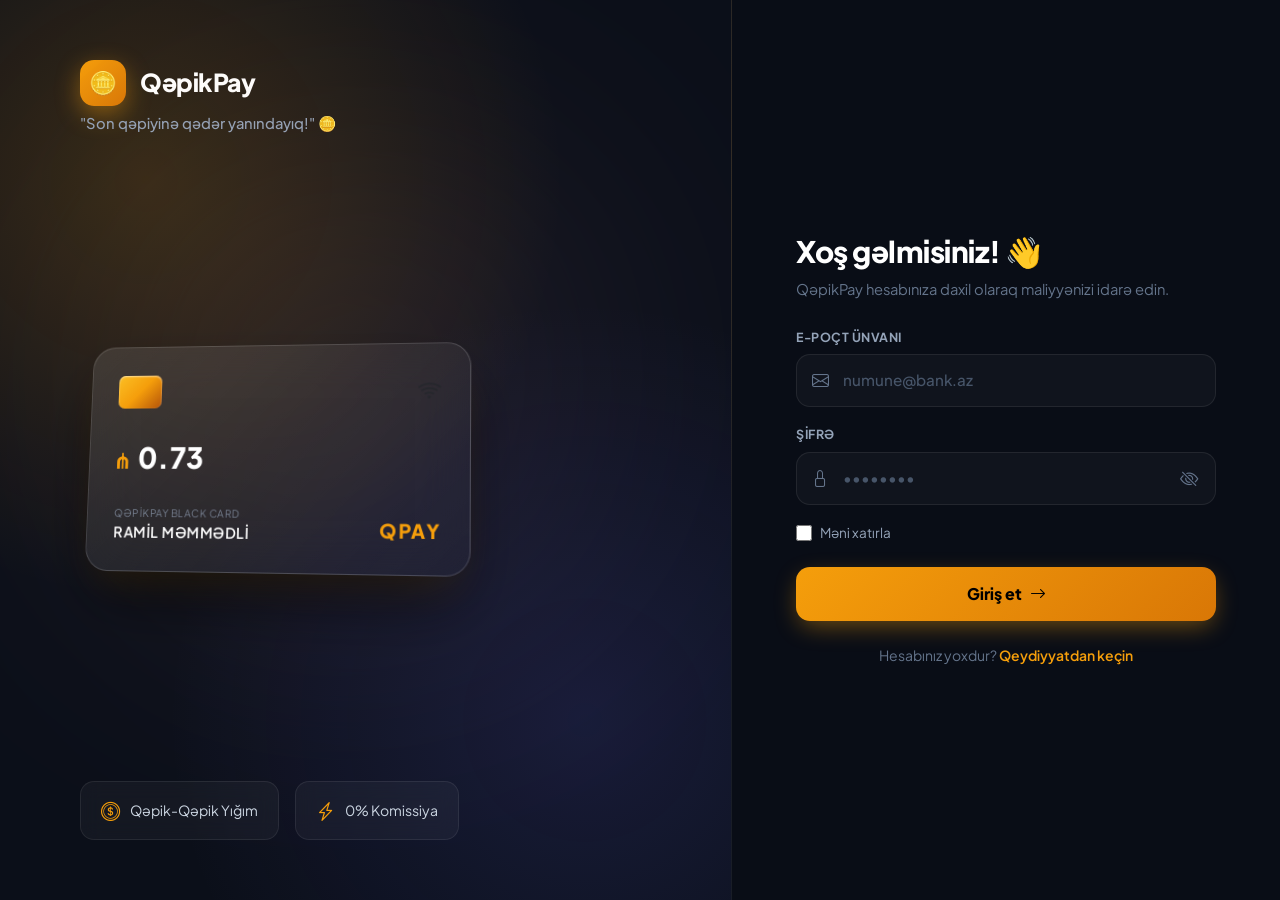
==== commit d82c4b66: "Rebrand to QepikPay with modern luxury fintech theme, new split-screen auth, and virtual jar savings" ====
--- a/Online Banking Frontend/index.html
+++ b/Online Banking Frontend/index.html
@@ -3,95 +3,423 @@
 <head>
     <meta charset="UTF-8">
     <meta name="viewport" content="width=device-width, initial-scale=1.0">
-    <title>Giriş | Online Banking</title>
+    <title>QəpikPay | Daxil Ol</title>
+    <link href="https://fonts.googleapis.com/css2?family=Plus+Jakarta+Sans:wght@300;400;500;600;700;800&display=swap" rel="stylesheet">
+    <link rel="stylesheet" href="https://cdn.jsdelivr.net/npm/bootstrap-icons@1.11.3/font/bootstrap-icons.css">
     <link href="https://cdn.jsdelivr.net/npm/bootstrap@5.3.3/dist/css/bootstrap.min.css" rel="stylesheet">
-    <link rel="stylesheet" href="https://cdn.jsdelivr.net/npm/bootstrap-icons@1.11.3/font/bootstrap-icons.css">
-    <link href="css/style.css" rel="stylesheet">
+    
+    <style>
+        * {
+            margin: 0;
+            padding: 0;
+            box-sizing: border-box;
+            font-family: 'Plus Jakarta Sans', -apple-system, BlinkMacSystemFont, sans-serif;
+        }
+
+        body {
+            min-height: 100vh;
+            background-color: #090d16;
+            color: #ffffff;
+            overflow-x: hidden;
+        }
+
+        .auth-container {
+            display: flex;
+            width: 100vw;
+            min-height: 100vh;
+        }
+
+        /* --- SOL SÜTUN: LÜKS FINTECH SHOWCASE --- */
+        .auth-showcase {
+            flex: 1.1;
+            background: radial-gradient(circle at 20% 20%, rgba(245, 158, 11, 0.18), transparent 45%),
+                        radial-gradient(circle at 80% 80%, rgba(99, 102, 241, 0.14), transparent 45%),
+                        #0b0f19;
+            border-right: 1px solid rgba(255, 255, 255, 0.06);
+            padding: 60px 80px;
+            display: flex;
+            flex-direction: column;
+            justify-content: space-between;
+            position: relative;
+            overflow: hidden;
+        }
+
+        .glow-orb {
+            position: absolute;
+            width: 420px;
+            height: 420px;
+            background: linear-gradient(135deg, #f59e0b, #4f46e5);
+            filter: blur(140px);
+            opacity: 0.22;
+            border-radius: 50%;
+            top: 20%;
+            left: 20%;
+            z-index: 0;
+            pointer-events: none;
+        }
+
+        .showcase-brand {
+            display: flex;
+            align-items: center;
+            gap: 14px;
+            font-size: 1.55rem;
+            font-weight: 800;
+            letter-spacing: -0.5px;
+            color: #ffffff;
+            z-index: 1;
+        }
+
+        .brand-icon {
+            width: 46px;
+            height: 46px;
+            background: linear-gradient(135deg, #f59e0b, #d97706);
+            border-radius: 14px;
+            display: flex;
+            align-items: center;
+            justify-content: center;
+            box-shadow: 0 8px 24px rgba(245, 158, 11, 0.45);
+            font-size: 1.4rem;
+        }
+
+        .brand-slogan {
+            font-size: 0.92rem;
+            color: #94a3b8;
+            margin-top: 6px;
+            font-weight: 500;
+        }
+
+        /* 3D Glass Virtual Card */
+        .card-showcase-wrapper {
+            z-index: 1;
+            margin: 40px 0;
+            perspective: 1000px;
+        }
+
+        .virtual-card {
+            width: 390px;
+            height: 230px;
+            border-radius: 24px;
+            background: linear-gradient(135deg, rgba(255, 255, 255, 0.1) 0%, rgba(255, 255, 255, 0.02) 100%);
+            border: 1px solid rgba(255, 255, 255, 0.16);
+            backdrop-filter: blur(24px);
+            padding: 28px;
+            display: flex;
+            flex-direction: column;
+            justify-content: space-between;
+            box-shadow: 0 32px 64px -12px rgba(0, 0, 0, 0.65), 0 20px 40px -18px rgba(245, 158, 11, 0.25);
+            transform: rotateY(-8deg) rotateX(6deg);
+            transition: transform 0.4s cubic-bezier(0.16, 1, 0.3, 1), box-shadow 0.4s ease;
+        }
+
+        .virtual-card:hover {
+            transform: rotateY(0deg) rotateX(0deg) translateY(-6px);
+            box-shadow: 0 40px 80px -12px rgba(0, 0, 0, 0.75), 0 24px 48px -18px rgba(245, 158, 11, 0.35);
+        }
+
+        .chip-contactless {
+            display: flex;
+            justify-content: space-between;
+            align-items: center;
+        }
+
+        .card-chip {
+            width: 46px;
+            height: 34px;
+            background: linear-gradient(135deg, #fbbf24 0%, #f59e0b 50%, #b45309 100%);
+            border-radius: 7px;
+            position: relative;
+            box-shadow: inset 0 1px 2px rgba(255, 255, 255, 0.6);
+        }
+
+        .card-balance-preview {
+            font-size: 1.85rem;
+            font-weight: 800;
+            letter-spacing: 0.5px;
+            color: #ffffff;
+            display: flex;
+            align-items: baseline;
+            gap: 8px;
+        }
+
+        .card-bottom {
+            display: flex;
+            justify-content: space-between;
+            align-items: flex-end;
+            font-size: 0.85rem;
+            color: #94a3b8;
+        }
+
+        .showcase-features {
+            z-index: 1;
+            display: flex;
+            gap: 16px;
+        }
+
+        .feature-badge {
+            background: rgba(255, 255, 255, 0.04);
+            border: 1px solid rgba(255, 255, 255, 0.08);
+            padding: 14px 20px;
+            border-radius: 14px;
+            display: flex;
+            align-items: center;
+            gap: 10px;
+            font-size: 0.88rem;
+            color: #cbd5e1;
+            backdrop-filter: blur(10px);
+        }
+
+        .feature-badge i {
+            color: #f59e0b;
+            font-size: 1.2rem;
+        }
+
+        /* --- SAĞ SÜTUN: FORM BÖLMƏSİ --- */
+        .auth-form-wrapper {
+            flex: 0.9;
+            background-color: #090d16;
+            display: flex;
+            align-items: center;
+            justify-content: center;
+            padding: 40px;
+        }
+
+        .form-card {
+            width: 100%;
+            max-width: 420px;
+        }
+
+        .form-title {
+            font-size: 1.85rem;
+            font-weight: 800;
+            letter-spacing: -0.5px;
+            color: #ffffff;
+            margin-bottom: 8px;
+        }
+
+        .form-subtitle {
+            font-size: 0.92rem;
+            color: #64748b;
+            margin-bottom: 28px;
+        }
+
+        .input-group-custom {
+            margin-bottom: 18px;
+        }
+
+        .input-label {
+            display: block;
+            font-size: 0.78rem;
+            font-weight: 700;
+            color: #94a3b8;
+            margin-bottom: 8px;
+            letter-spacing: 0.5px;
+            text-transform: uppercase;
+        }
+
+        .input-box {
+            position: relative;
+            display: flex;
+            align-items: center;
+        }
+
+        .input-box i.input-icon {
+            position: absolute;
+            left: 16px;
+            color: #64748b;
+            font-size: 1.05rem;
+            pointer-events: none;
+        }
+
+        .input-field {
+            width: 100%;
+            background: rgba(255, 255, 255, 0.03);
+            border: 1.5px solid rgba(255, 255, 255, 0.08);
+            border-radius: 14px;
+            padding: 14px 48px 14px 46px;
+            color: #ffffff;
+            font-size: 0.95rem;
+            font-weight: 500;
+            outline: none;
+            transition: all 0.2s ease;
+        }
+
+        .input-field:focus {
+            border-color: #f59e0b;
+            background: rgba(245, 158, 11, 0.05);
+            box-shadow: 0 0 0 4px rgba(245, 158, 11, 0.15);
+        }
+
+        .input-field::placeholder {
+            color: #475569;
+        }
+
+        .toggle-password-btn {
+            position: absolute;
+            right: 14px;
+            background: transparent;
+            border: none;
+            color: #64748b;
+            cursor: pointer;
+            font-size: 1.15rem;
+            display: flex;
+            align-items: center;
+            justify-content: center;
+            padding: 4px;
+            transition: color 0.2s;
+        }
+
+        .toggle-password-btn:hover {
+            color: #cbd5e1;
+        }
+
+        .form-options {
+            display: flex;
+            justify-content: space-between;
+            align-items: center;
+            margin-bottom: 24px;
+            font-size: 0.85rem;
+        }
+
+        .remember-me {
+            display: flex;
+            align-items: center;
+            gap: 8px;
+            color: #94a3b8;
+            cursor: pointer;
+        }
+
+        .submit-btn {
+            width: 100%;
+            padding: 15px;
+            background: linear-gradient(135deg, #f59e0b 0%, #d97706 100%);
+            border: none;
+            border-radius: 14px;
+            color: #000000;
+            font-size: 1rem;
+            font-weight: 800;
+            cursor: pointer;
+            transition: all 0.3s cubic-bezier(0.16, 1, 0.3, 1);
+            box-shadow: 0 8px 24px -4px rgba(245, 158, 11, 0.45);
+            display: flex;
+            align-items: center;
+            justify-content: center;
+            gap: 8px;
+        }
+
+        .submit-btn:hover {
+            transform: translateY(-2px);
+            box-shadow: 0 14px 30px -4px rgba(245, 158, 11, 0.55);
+            background: linear-gradient(135deg, #fbbf24 0%, #f59e0b 100%);
+        }
+
+        @media (max-width: 992px) {
+            .auth-showcase {
+                display: none;
+            }
+            .auth-form-wrapper {
+                flex: 1;
+            }
+        }
+    </style>
 </head>
 <body>
-    <div class="auth-split-container">
-        <!-- Left Side: Login Form -->
-        <div class="auth-form-side d-flex align-items-center justify-content-center p-4 p-md-5">
-            <div class="card auth-card glass-auth-card shadow-lg border-0" style="width: 100%; max-width: 440px; border-radius: 24px;">
-                <div class="card-body p-4 p-md-5">
-                    <div class="text-center mb-4">
-                        <div class="auth-brand mb-2">
-                            <i class="bi bi-bank"></i> Online Banking
+
+    <div class="auth-container">
+        
+        <!-- SOL TƏRƏF: VİZUAL FINTECH SHOWCASE -->
+        <div class="auth-showcase">
+            <div class="glow-orb"></div>
+
+            <div>
+                <div class="showcase-brand">
+                    <div class="brand-icon">🪙</div>
+                    <span>QəpikPay</span>
+                </div>
+                <div class="brand-slogan">"Son qəpiyinə qədər yanındayıq!" 🪙</div>
+            </div>
+
+            <!-- 3D Glass Virtual Card Mockup -->
+            <div class="card-showcase-wrapper">
+                <div class="virtual-card">
+                    <div class="chip-contactless">
+                        <div class="card-chip"></div>
+                        <i class="bi bi-wifi text-muted fs-4"></i>
+                    </div>
+                    <div class="card-balance-preview">
+                        <span style="font-size: 1.2rem; color: #f59e0b;">₼</span> 0.73
+                    </div>
+                    <div class="card-bottom">
+                        <div>
+                            <div style="font-size: 0.65rem; text-transform: uppercase; letter-spacing: 0.5px; opacity: 0.7;">QəpikPay Black Card</div>
+                            <div style="font-weight: 600; color: #fff; font-size: 0.92rem; letter-spacing: 0.5px;">RAMİL MƏMMƏDLİ</div>
                         </div>
-                        <h3 class="fw-bold mb-1" style="color: var(--text-dark);">Xoş gəlmisiniz</h3>
-                        <p class="text-muted small">Maliyyənizi asanlıqla idarə edin</p>
-                    </div>
-
-                    <div id="errorBox" class="alert alert-danger d-none" role="alert" style="border-radius: 12px; font-size: 0.9rem;"></div>
-
-                    <form id="loginForm">
-                        <div class="mb-3">
-                            <label for="email" class="form-label">E-poçt ünvanı</label>
-                            <div class="input-group input-group-unified">
-                                <span class="input-group-text text-muted"><i class="bi bi-envelope-fill"></i></span>
-                                <input type="email" class="form-control" id="email" placeholder="numune@bank.az" required>
-                            </div>
-                        </div>
-                        <div class="mb-4">
-                            <label for="password" class="form-label">Şifrə</label>
-                            <div class="input-group input-group-unified">
-                                <span class="input-group-text text-muted"><i class="bi bi-lock-fill"></i></span>
-                                <input type="password" class="form-control" id="password" placeholder="••••••••" required>
-                                <button class="btn btn-outline-secondary border-0" type="button" id="togglePasswordBtn" style="background: transparent;">
-                                    <i class="bi bi-eye-slash-fill text-muted" id="togglePasswordIcon"></i>
-                                </button>
-                            </div>
-                        </div>
-                        <div class="d-flex justify-content-between align-items-center mb-4">
-                            <div class="form-check">
-                                <input class="form-check-input" type="checkbox" id="rememberMe">
-                                <label class="form-check-label text-muted small" for="rememberMe">Məni xatırla</label>
-                            </div>
-                        </div>
-                        <button type="submit" class="btn btn-primary w-100 py-2.5">Giriş et</button>
-                    </form>
-
-                    <p class="text-center text-muted mt-4 mb-0 small">
-                        Hesabınız yoxdur? <a href="register.html" class="text-primary fw-semibold text-decoration-none">Qeydiyyatdan keçin</a>
-                    </p>
+                        <div style="font-weight: 800; font-size: 1.2rem; color: #f59e0b; letter-spacing: 1.5px;">QPAY</div>
+                    </div>
+                </div>
+            </div>
+
+            <!-- Feature Badges -->
+            <div class="showcase-features">
+                <div class="feature-badge">
+                    <i class="bi bi-coin"></i>
+                    <span>Qəpik-Qəpik Yığım</span>
+                </div>
+                <div class="feature-badge">
+                    <i class="bi bi-lightning-charge"></i>
+                    <span>0% Komissiya</span>
                 </div>
             </div>
         </div>
 
-        <!-- Right Side: Presentation Banner -->
-        <div class="auth-banner-side d-none d-md-flex flex-column align-items-center justify-content-center p-5 text-white">
-            <div class="auth-banner-glow-1"></div>
-            <div class="auth-banner-glow-2"></div>
-            
-            <div class="floating-card mb-5">
-                <div class="glass-card-mockup">
-                    <div class="d-flex justify-content-between align-items-start">
-                        <div>
-                            <div class="small text-white-50" style="font-size: 0.7rem; font-weight: 700; letter-spacing: 0.05em; text-transform: uppercase;">Müştəri Kartı</div>
-                            <h5 class="fw-bold mb-0 mt-1">Online Banking</h5>
+        <!-- SAĞ TƏRƏF: LOGIN FORMU -->
+        <div class="auth-form-wrapper">
+            <div class="form-card">
+                
+                <h2 class="form-title">Xoş gəlmisiniz! 👋</h2>
+                <p class="form-subtitle">QəpikPay hesabınıza daxil olaraq maliyyənizi idarə edin.</p>
+
+                <div id="errorBox" class="alert alert-danger d-none" role="alert" style="border-radius: 12px; font-size: 0.9rem; background: rgba(239, 68, 68, 0.15); border: 1px solid rgba(239, 68, 68, 0.3); color: #fca5a5;"></div>
+
+                <form id="loginForm">
+                    <div class="input-group-custom">
+                        <label for="email" class="input-label">E-poçt ünvanı</label>
+                        <div class="input-box">
+                            <i class="bi bi-envelope input-icon"></i>
+                            <input type="email" class="input-field" id="email" placeholder="numune@bank.az" required>
                         </div>
-                        <i class="bi bi-wifi fs-4 text-white-50"></i>
-                    </div>
-                    
-                    <div class="glass-card-number">•••• •••• •••• ••••</div>
-                    
-                    <div class="d-flex justify-content-between align-items-end">
-                        <div>
-                            <div class="glass-card-holder">Ramil Məmmədli</div>
+                    </div>
+
+                    <div class="input-group-custom">
+                        <label for="password" class="input-label">Şifrə</label>
+                        <div class="input-box">
+                            <i class="bi bi-lock input-icon"></i>
+                            <input type="password" class="input-field" id="password" placeholder="••••••••" required>
+                            <button type="button" class="toggle-password-btn" id="togglePasswordBtn">
+                                <i class="bi bi-eye-slash" id="togglePasswordIcon"></i>
+                            </button>
                         </div>
-                        <div class="text-end">
-                            <div class="small text-white-50" style="font-size: 0.6rem;">VALID THRU</div>
-                            <div class="glass-card-expiry">08/29</div>
-                        </div>
-                    </div>
-                </div>
-            </div>
-            
-            <div class="text-center position-relative mt-2" style="z-index: 10; max-width: 440px;">
-                <h2 class="fw-bold mb-3" style="letter-spacing: -0.015em; line-height: 1.3;">Maliyyə gələcəyinizi bizimlə planlaşdırın</h2>
-                <p class="text-white-50 small mb-0 px-3">Hesablarınızı idarə edin, asanlıqla pul köçürün, kredit müraciəti göndərin və yığım hədəflərinizi zərif şəkildə izləyin.</p>
+                    </div>
+
+                    <div class="form-options">
+                        <label class="remember-me" for="rememberMe">
+                            <input type="checkbox" id="rememberMe" style="accent-color: #f59e0b; width: 16px; height: 16px;">
+                            <span>Məni xatırla</span>
+                        </label>
+                    </div>
+
+                    <button type="submit" class="submit-btn">
+                        <span>Giriş et</span>
+                        <i class="bi bi-arrow-right"></i>
+                    </button>
+                </form>
+
+                <p class="text-center mt-4 mb-0 small" style="color: #64748b;">
+                    Hesabınız yoxdur? <a href="register.html" class="fw-semibold text-decoration-none" style="color: #f59e0b;">Qeydiyyatdan keçin</a>
+                </p>
+
             </div>
         </div>
+
     </div>
 
     <script src="js/config.js"></script>
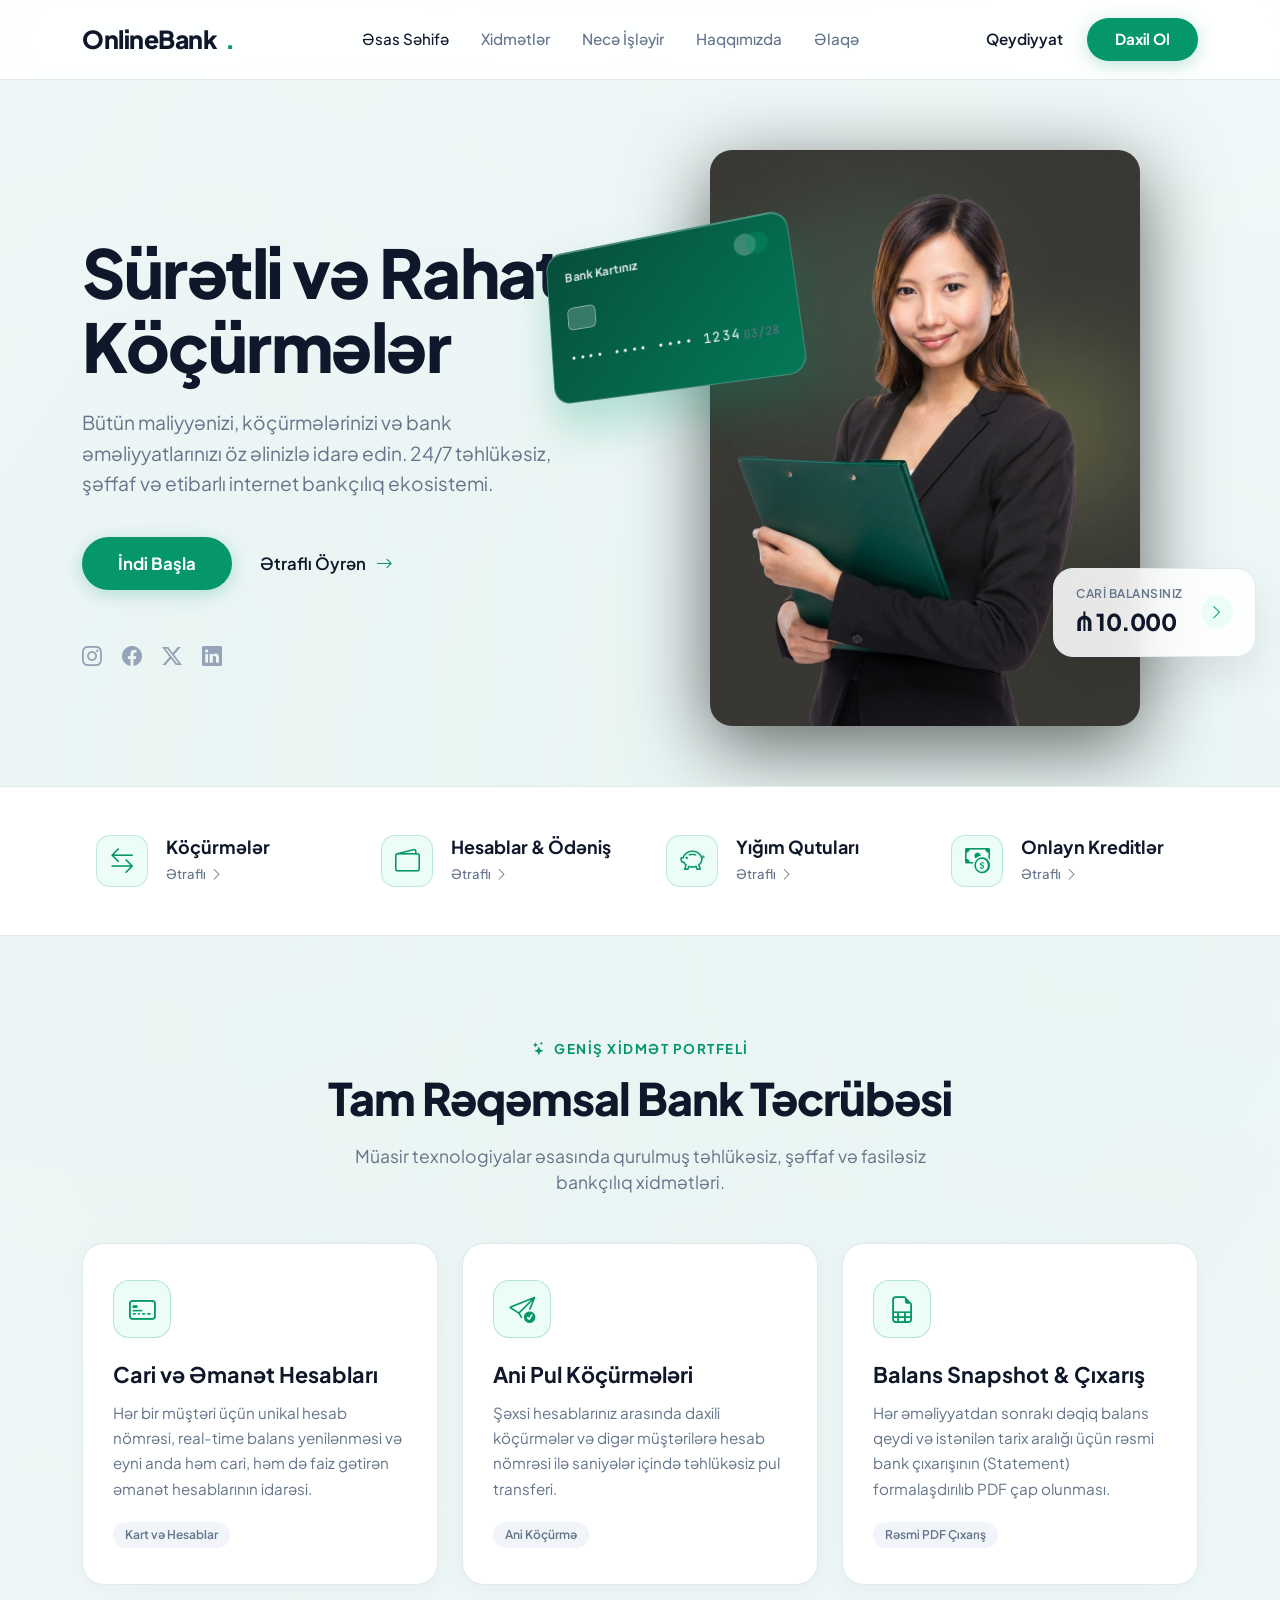
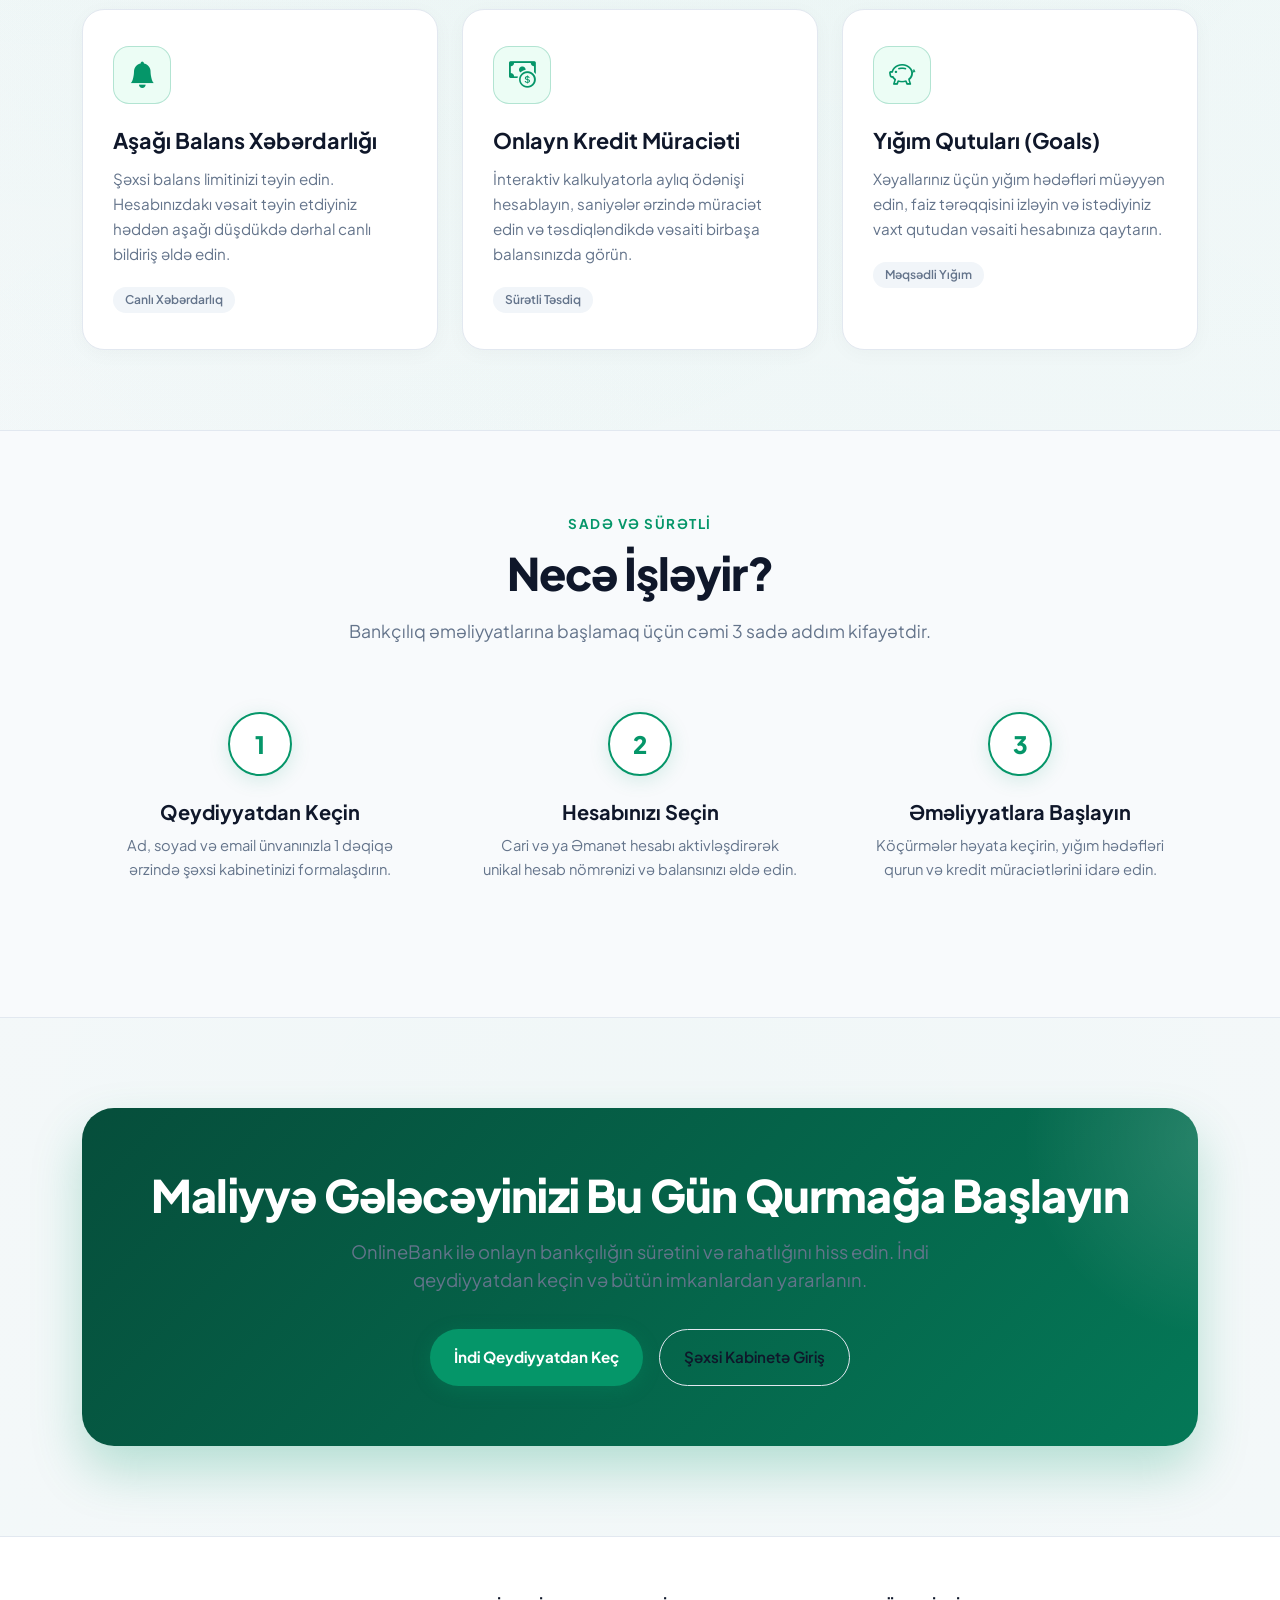
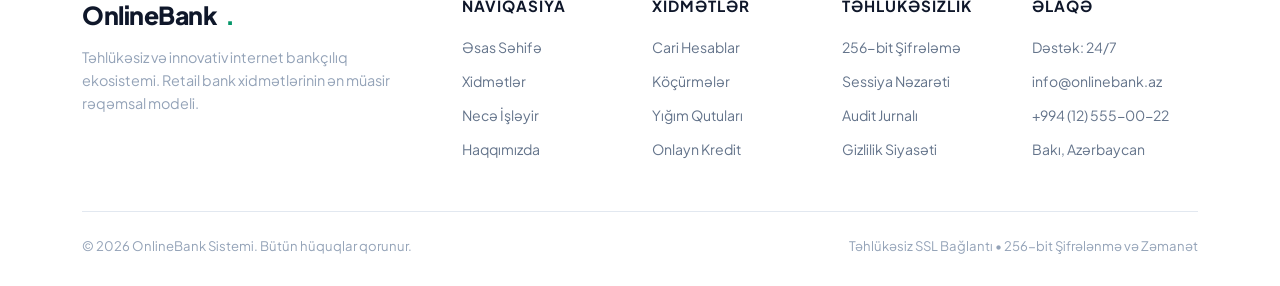
==== commit b95bf01a: "UI redesign across all pages, add savings goal feature and images" ====
--- a/Online Banking Frontend/index.html
+++ b/Online Banking Frontend/index.html
@@ -1,428 +1,828 @@
 <!DOCTYPE html>
-<html lang="az">
+<html lang="az" data-bs-theme="light">
 <head>
     <meta charset="UTF-8">
     <meta name="viewport" content="width=device-width, initial-scale=1.0">
-    <title>QəpikPay | Daxil Ol</title>
-    <link href="https://fonts.googleapis.com/css2?family=Plus+Jakarta+Sans:wght@300;400;500;600;700;800&display=swap" rel="stylesheet">
-    <link rel="stylesheet" href="https://cdn.jsdelivr.net/npm/bootstrap-icons@1.11.3/font/bootstrap-icons.css">
+    <title>OnlineBank | Modern Onlayn Bankçılıq Sistemi</title>
+
+    <!-- Google Fonts: Plus Jakarta Sans & JetBrains Mono -->
+    <link rel="preconnect" href="https://fonts.googleapis.com">
+    <link rel="preconnect" href="https://fonts.gstatic.com" crossorigin>
+    <link href="https://fonts.googleapis.com/css2?family=JetBrains+Mono:wght@400;600;700&family=Plus+Jakarta+Sans:wght@300;400;500;600;700;800&display=swap" rel="stylesheet">
+
+    <!-- Bootstrap 5 CSS -->
     <link href="https://cdn.jsdelivr.net/npm/bootstrap@5.3.3/dist/css/bootstrap.min.css" rel="stylesheet">
     
-    <style>
-        * {
-            margin: 0;
-            padding: 0;
-            box-sizing: border-box;
-            font-family: 'Plus Jakarta Sans', -apple-system, BlinkMacSystemFont, sans-serif;
-        }
-
-        body {
-            min-height: 100vh;
-            background-color: #090d16;
-            color: #ffffff;
-            overflow-x: hidden;
-        }
-
-        .auth-container {
-            display: flex;
-            width: 100vw;
-            min-height: 100vh;
-        }
-
-        /* --- SOL SÜTUN: LÜKS FINTECH SHOWCASE --- */
-        .auth-showcase {
-            flex: 1.1;
-            background: radial-gradient(circle at 20% 20%, rgba(245, 158, 11, 0.18), transparent 45%),
-                        radial-gradient(circle at 80% 80%, rgba(99, 102, 241, 0.14), transparent 45%),
-                        #0b0f19;
-            border-right: 1px solid rgba(255, 255, 255, 0.06);
-            padding: 60px 80px;
-            display: flex;
-            flex-direction: column;
-            justify-content: space-between;
-            position: relative;
-            overflow: hidden;
-        }
-
-        .glow-orb {
-            position: absolute;
-            width: 420px;
-            height: 420px;
-            background: linear-gradient(135deg, #f59e0b, #4f46e5);
-            filter: blur(140px);
-            opacity: 0.22;
-            border-radius: 50%;
-            top: 20%;
-            left: 20%;
-            z-index: 0;
-            pointer-events: none;
-        }
-
-        .showcase-brand {
-            display: flex;
-            align-items: center;
-            gap: 14px;
-            font-size: 1.55rem;
-            font-weight: 800;
-            letter-spacing: -0.5px;
-            color: #ffffff;
-            z-index: 1;
-        }
-
-        .brand-icon {
-            width: 46px;
-            height: 46px;
-            background: linear-gradient(135deg, #f59e0b, #d97706);
-            border-radius: 14px;
-            display: flex;
-            align-items: center;
-            justify-content: center;
-            box-shadow: 0 8px 24px rgba(245, 158, 11, 0.45);
-            font-size: 1.4rem;
-        }
-
-        .brand-slogan {
-            font-size: 0.92rem;
-            color: #94a3b8;
-            margin-top: 6px;
-            font-weight: 500;
-        }
-
-        /* 3D Glass Virtual Card */
-        .card-showcase-wrapper {
-            z-index: 1;
-            margin: 40px 0;
-            perspective: 1000px;
-        }
-
-        .virtual-card {
-            width: 390px;
-            height: 230px;
-            border-radius: 24px;
-            background: linear-gradient(135deg, rgba(255, 255, 255, 0.1) 0%, rgba(255, 255, 255, 0.02) 100%);
-            border: 1px solid rgba(255, 255, 255, 0.16);
-            backdrop-filter: blur(24px);
-            padding: 28px;
-            display: flex;
-            flex-direction: column;
-            justify-content: space-between;
-            box-shadow: 0 32px 64px -12px rgba(0, 0, 0, 0.65), 0 20px 40px -18px rgba(245, 158, 11, 0.25);
-            transform: rotateY(-8deg) rotateX(6deg);
-            transition: transform 0.4s cubic-bezier(0.16, 1, 0.3, 1), box-shadow 0.4s ease;
-        }
-
-        .virtual-card:hover {
-            transform: rotateY(0deg) rotateX(0deg) translateY(-6px);
-            box-shadow: 0 40px 80px -12px rgba(0, 0, 0, 0.75), 0 24px 48px -18px rgba(245, 158, 11, 0.35);
-        }
-
-        .chip-contactless {
-            display: flex;
-            justify-content: space-between;
-            align-items: center;
-        }
-
-        .card-chip {
-            width: 46px;
-            height: 34px;
-            background: linear-gradient(135deg, #fbbf24 0%, #f59e0b 50%, #b45309 100%);
-            border-radius: 7px;
-            position: relative;
-            box-shadow: inset 0 1px 2px rgba(255, 255, 255, 0.6);
-        }
-
-        .card-balance-preview {
-            font-size: 1.85rem;
-            font-weight: 800;
-            letter-spacing: 0.5px;
-            color: #ffffff;
-            display: flex;
-            align-items: baseline;
-            gap: 8px;
-        }
-
-        .card-bottom {
-            display: flex;
-            justify-content: space-between;
-            align-items: flex-end;
-            font-size: 0.85rem;
-            color: #94a3b8;
-        }
-
-        .showcase-features {
-            z-index: 1;
-            display: flex;
-            gap: 16px;
-        }
-
-        .feature-badge {
-            background: rgba(255, 255, 255, 0.04);
-            border: 1px solid rgba(255, 255, 255, 0.08);
-            padding: 14px 20px;
-            border-radius: 14px;
-            display: flex;
-            align-items: center;
-            gap: 10px;
-            font-size: 0.88rem;
-            color: #cbd5e1;
-            backdrop-filter: blur(10px);
-        }
-
-        .feature-badge i {
-            color: #f59e0b;
-            font-size: 1.2rem;
-        }
-
-        /* --- SAĞ SÜTUN: FORM BÖLMƏSİ --- */
-        .auth-form-wrapper {
-            flex: 0.9;
-            background-color: #090d16;
-            display: flex;
-            align-items: center;
-            justify-content: center;
-            padding: 40px;
-        }
-
-        .form-card {
-            width: 100%;
-            max-width: 420px;
-        }
-
-        .form-title {
-            font-size: 1.85rem;
-            font-weight: 800;
-            letter-spacing: -0.5px;
-            color: #ffffff;
-            margin-bottom: 8px;
-        }
-
-        .form-subtitle {
-            font-size: 0.92rem;
-            color: #64748b;
-            margin-bottom: 28px;
-        }
-
-        .input-group-custom {
-            margin-bottom: 18px;
-        }
-
-        .input-label {
-            display: block;
-            font-size: 0.78rem;
-            font-weight: 700;
-            color: #94a3b8;
-            margin-bottom: 8px;
-            letter-spacing: 0.5px;
-            text-transform: uppercase;
-        }
-
-        .input-box {
-            position: relative;
-            display: flex;
-            align-items: center;
-        }
-
-        .input-box i.input-icon {
-            position: absolute;
-            left: 16px;
-            color: #64748b;
-            font-size: 1.05rem;
-            pointer-events: none;
-        }
-
-        .input-field {
-            width: 100%;
-            background: rgba(255, 255, 255, 0.03);
-            border: 1.5px solid rgba(255, 255, 255, 0.08);
-            border-radius: 14px;
-            padding: 14px 48px 14px 46px;
-            color: #ffffff;
-            font-size: 0.95rem;
-            font-weight: 500;
-            outline: none;
-            transition: all 0.2s ease;
-        }
-
-        .input-field:focus {
-            border-color: #f59e0b;
-            background: rgba(245, 158, 11, 0.05);
-            box-shadow: 0 0 0 4px rgba(245, 158, 11, 0.15);
-        }
-
-        .input-field::placeholder {
-            color: #475569;
-        }
-
-        .toggle-password-btn {
-            position: absolute;
-            right: 14px;
-            background: transparent;
-            border: none;
-            color: #64748b;
-            cursor: pointer;
-            font-size: 1.15rem;
-            display: flex;
-            align-items: center;
-            justify-content: center;
-            padding: 4px;
-            transition: color 0.2s;
-        }
-
-        .toggle-password-btn:hover {
-            color: #cbd5e1;
-        }
-
-        .form-options {
-            display: flex;
-            justify-content: space-between;
-            align-items: center;
-            margin-bottom: 24px;
-            font-size: 0.85rem;
-        }
-
-        .remember-me {
-            display: flex;
-            align-items: center;
-            gap: 8px;
-            color: #94a3b8;
-            cursor: pointer;
-        }
-
-        .submit-btn {
-            width: 100%;
-            padding: 15px;
-            background: linear-gradient(135deg, #f59e0b 0%, #d97706 100%);
-            border: none;
-            border-radius: 14px;
-            color: #000000;
-            font-size: 1rem;
-            font-weight: 800;
-            cursor: pointer;
-            transition: all 0.3s cubic-bezier(0.16, 1, 0.3, 1);
-            box-shadow: 0 8px 24px -4px rgba(245, 158, 11, 0.45);
-            display: flex;
-            align-items: center;
-            justify-content: center;
-            gap: 8px;
-        }
-
-        .submit-btn:hover {
-            transform: translateY(-2px);
-            box-shadow: 0 14px 30px -4px rgba(245, 158, 11, 0.55);
-            background: linear-gradient(135deg, #fbbf24 0%, #f59e0b 100%);
-        }
-
-        @media (max-width: 992px) {
-            .auth-showcase {
-                display: none;
-            }
-            .auth-form-wrapper {
-                flex: 1;
-            }
-        }
-    </style>
+    <!-- Bootstrap Icons -->
+    <link rel="stylesheet" href="https://cdn.jsdelivr.net/npm/bootstrap-icons@1.11.3/font/bootstrap-icons.css">
+
+    <!-- Custom Design System Stylesheet -->
+    <link rel="stylesheet" href="css/style.css">
 </head>
 <body>
 
-    <div class="auth-container">
-        
-        <!-- SOL TƏRƏF: VİZUAL FINTECH SHOWCASE -->
-        <div class="auth-showcase">
-            <div class="glow-orb"></div>
-
-            <div>
-                <div class="showcase-brand">
-                    <div class="brand-icon">🪙</div>
-                    <span>QəpikPay</span>
-                </div>
-                <div class="brand-slogan">"Son qəpiyinə qədər yanındayıq!" 🪙</div>
-            </div>
-
-            <!-- 3D Glass Virtual Card Mockup -->
-            <div class="card-showcase-wrapper">
-                <div class="virtual-card">
-                    <div class="chip-contactless">
-                        <div class="card-chip"></div>
-                        <i class="bi bi-wifi text-muted fs-4"></i>
-                    </div>
-                    <div class="card-balance-preview">
-                        <span style="font-size: 1.2rem; color: #f59e0b;">₼</span> 0.73
-                    </div>
-                    <div class="card-bottom">
+    <!-- ======================================================================
+         SITE HEADER / NAVBAR (OnlineBank Style)
+         ====================================================================== -->
+    <header class="site-header">
+        <div class="container">
+            <div class="d-flex align-items-center justify-content-between">
+                
+                <!-- Left: Brand Logo -->
+                <a href="index.html" class="brand-logo">
+                    OnlineBank<span class="brand-dot">.</span>
+                </a>
+
+                <!-- Center: Navigation Links -->
+                <ul class="nav-links-center">
+                    <li><a href="#" class="active">Əsas Səhifə</a></li>
+                    <li><a href="#services">Xidmətlər</a></li>
+                    <li><a href="#how-it-works">Necə İşləyir</a></li>
+                    <li><a href="#about">Haqqımızda</a></li>
+                    <li><a href="#contact">Əlaqə</a></li>
+                </ul>
+
+                <!-- Right: Action Buttons -->
+                <div class="nav-action-right" id="navAuthArea">
+                    <a href="#" class="btn-link-create" data-bs-toggle="modal" data-bs-target="#registerModal">Qeydiyyat</a>
+                    <button type="button" class="btn-pill-lime" data-bs-toggle="modal" data-bs-target="#loginModal">
+                        Daxil Ol
+                    </button>
+                </div>
+
+            </div>
+        </div>
+    </header>
+
+    <!-- ======================================================================
+         HERO SECTION (Matching Reference Screenshot)
+         ====================================================================== -->
+    <section class="hero-section">
+        <div class="container">
+            <div class="row align-items-center">
+                
+                <!-- Left: Hero Content -->
+                <div class="col-lg-6 hero-content">
+                    <h1 class="hero-title">
+                        Sürətli və Rahat<br>
+                        Köçürmələr
+                    </h1>
+
+                    <p class="hero-subtitle">
+                        Bütün maliyyənizi, köçürmələrinizi və bank əməliyyatlarınızı öz əlinizlə idarə edin. 24/7 təhlükəsiz, şəffaf və etibarlı internet bankçılıq ekosistemi.
+                    </p>
+
+                    <!-- CTA Buttons -->
+                    <div class="hero-cta-group">
+                        <button type="button" class="btn-pill-lime hero-btn-started" data-bs-toggle="modal" data-bs-target="#registerModal">
+                            İndi Başla
+                        </button>
+                        <a href="#services" class="hero-link-learn">
+                            <span>Ətraflı Öyrən</span>
+                            <i class="bi bi-arrow-right"></i>
+                        </a>
+                    </div>
+
+                    <!-- Social Icons -->
+                    <ul class="hero-social-list">
+                        <li><a href="#" aria-label="Instagram"><i class="bi bi-instagram"></i></a></li>
+                        <li><a href="#" aria-label="Facebook"><i class="bi bi-facebook"></i></a></li>
+                        <li><a href="#" aria-label="Twitter"><i class="bi bi-twitter-x"></i></a></li>
+                        <li><a href="#" aria-label="LinkedIn"><i class="bi bi-linkedin"></i></a></li>
+                    </ul>
+                </div>
+
+                <!-- Right: Visual Composition with Banker, Floating Card & Balance Widget -->
+                <div class="col-lg-6 hero-visual-wrapper">
+                    
+                    <!-- Floating 3D Credit Card -->
+                    <div class="floating-card-3d">
+                        <div class="fcard-top">
+                            <span class="fcard-title">Bank Kartınız</span>
+                            <div class="fcard-mc-circles">
+                                <span class="mc-circle mc-red"></span>
+                                <span class="mc-circle mc-yellow"></span>
+                            </div>
+                        </div>
+
+                        <div class="fcard-chip"></div>
+
+                        <div class="fcard-bottom">
+                            <span class="fcard-number">•••• •••• •••• 1234</span>
+                            <span class="fcard-expiry">03/28</span>
+                        </div>
+                    </div>
+
+                    <!-- Hero Banker Image -->
+                    <div class="hero-image-container">
+                        <img src="images/hero_banker.jpg" alt="Bank Təmsilçisi" class="hero-person-img">
+                    </div>
+
+                    <!-- Floating Balance Pill Widget -->
+                    <div class="floating-balance-pill" data-bs-toggle="modal" data-bs-target="#loginModal" title="Giriş edərək balansınızı görün">
                         <div>
-                            <div style="font-size: 0.65rem; text-transform: uppercase; letter-spacing: 0.5px; opacity: 0.7;">QəpikPay Black Card</div>
-                            <div style="font-weight: 600; color: #fff; font-size: 0.92rem; letter-spacing: 0.5px;">RAMİL MƏMMƏDLİ</div>
-                        </div>
-                        <div style="font-weight: 800; font-size: 1.2rem; color: #f59e0b; letter-spacing: 1.5px;">QPAY</div>
-                    </div>
-                </div>
-            </div>
-
-            <!-- Feature Badges -->
-            <div class="showcase-features">
-                <div class="feature-badge">
-                    <i class="bi bi-coin"></i>
-                    <span>Qəpik-Qəpik Yığım</span>
-                </div>
-                <div class="feature-badge">
-                    <i class="bi bi-lightning-charge"></i>
-                    <span>0% Komissiya</span>
-                </div>
-            </div>
-        </div>
-
-        <!-- SAĞ TƏRƏF: LOGIN FORMU -->
-        <div class="auth-form-wrapper">
-            <div class="form-card">
+                            <div class="fbal-label">Cari Balansınız</div>
+                            <div class="fbal-amount">₼ 10.000</div>
+                        </div>
+                        <div class="fbal-arrow">
+                            <i class="bi bi-chevron-right"></i>
+                        </div>
+                    </div>
+
+                </div>
+
+            </div>
+        </div>
+    </section>
+
+    <!-- ======================================================================
+         FEATURE STRIP (4 Pillars: Köçürmələr, Hesablar, Yığım, Kreditlər)
+         ====================================================================== -->
+    <section class="feature-strip-section" id="pillars">
+        <div class="container">
+            <div class="row g-4">
                 
-                <h2 class="form-title">Xoş gəlmisiniz! 👋</h2>
-                <p class="form-subtitle">QəpikPay hesabınıza daxil olaraq maliyyənizi idarə edin.</p>
-
-                <div id="errorBox" class="alert alert-danger d-none" role="alert" style="border-radius: 12px; font-size: 0.9rem; background: rgba(239, 68, 68, 0.15); border: 1px solid rgba(239, 68, 68, 0.3); color: #fca5a5;"></div>
-
-                <form id="loginForm">
-                    <div class="input-group-custom">
-                        <label for="email" class="input-label">E-poçt ünvanı</label>
-                        <div class="input-box">
-                            <i class="bi bi-envelope input-icon"></i>
-                            <input type="email" class="input-field" id="email" placeholder="numune@bank.az" required>
-                        </div>
-                    </div>
-
-                    <div class="input-group-custom">
-                        <label for="password" class="input-label">Şifrə</label>
-                        <div class="input-box">
-                            <i class="bi bi-lock input-icon"></i>
-                            <input type="password" class="input-field" id="password" placeholder="••••••••" required>
-                            <button type="button" class="toggle-password-btn" id="togglePasswordBtn">
-                                <i class="bi bi-eye-slash" id="togglePasswordIcon"></i>
+                <!-- 1. Transfer -->
+                <div class="col-md-6 col-lg-3">
+                    <div class="feature-pillar-item">
+                        <div class="pillar-icon-box">
+                            <i class="bi bi-arrow-left-right"></i>
+                        </div>
+                        <div>
+                            <h3 class="pillar-title">Köçürmələr</h3>
+                            <a href="#services" class="pillar-learn-link">
+                                <span>Ətraflı</span>
+                                <i class="bi bi-chevron-right"></i>
+                            </a>
+                        </div>
+                    </div>
+                </div>
+
+                <!-- 2. Payment & Accounts -->
+                <div class="col-md-6 col-lg-3">
+                    <div class="feature-pillar-item">
+                        <div class="pillar-icon-box">
+                            <i class="bi bi-wallet2"></i>
+                        </div>
+                        <div>
+                            <h3 class="pillar-title">Hesablar & Ödəniş</h3>
+                            <a href="#services" class="pillar-learn-link">
+                                <span>Ətraflı</span>
+                                <i class="bi bi-chevron-right"></i>
+                            </a>
+                        </div>
+                    </div>
+                </div>
+
+                <!-- 3. Online Shopping & Savings -->
+                <div class="col-md-6 col-lg-3">
+                    <div class="feature-pillar-item">
+                        <div class="pillar-icon-box">
+                            <i class="bi bi-piggy-bank"></i>
+                        </div>
+                        <div>
+                            <h3 class="pillar-title">Yığım Qutuları</h3>
+                            <a href="#services" class="pillar-learn-link">
+                                <span>Ətraflı</span>
+                                <i class="bi bi-chevron-right"></i>
+                            </a>
+                        </div>
+                    </div>
+                </div>
+
+                <!-- 4. Investment & Loans -->
+                <div class="col-md-6 col-lg-3">
+                    <div class="feature-pillar-item">
+                        <div class="pillar-icon-box">
+                            <i class="bi bi-cash-coin"></i>
+                        </div>
+                        <div>
+                            <h3 class="pillar-title">Onlayn Kreditlər</h3>
+                            <a href="#services" class="pillar-learn-link">
+                                <span>Ətraflı</span>
+                                <i class="bi bi-chevron-right"></i>
+                            </a>
+                        </div>
+                    </div>
+                </div>
+
+            </div>
+        </div>
+    </section>
+
+            </div>
+        </div>
+    </section>
+
+    <!-- ======================================================================
+         EXTENDED SERVICES & MANDATORY FEATURES (F1 - F8)
+         ====================================================================== -->
+    <section class="services-section" id="services">
+        <div class="container">
+            
+            <div class="text-center mb-5">
+                <span class="section-header-tag">
+                    <i class="bi bi-stars"></i>
+                    Geniş Xidmət Portfeli
+                </span>
+                <h2 class="section-title">Tam Rəqəmsal Bank Təcrübəsi</h2>
+                <p class="section-desc mx-auto">
+                    Müasir texnologiyalar əsasında qurulmuş təhlükəsiz, şəffaf və fasiləsiz bankçılıq xidmətləri.
+                </p>
+            </div>
+
+            <div class="row g-4">
+                
+                <!-- F2: Multiple Account Types -->
+                <div class="col-md-6 col-lg-4">
+                    <div class="feature-card-luxury">
+                        <div class="feature-card-icon">
+                            <i class="bi bi-credit-card-2-front"></i>
+                        </div>
+                        <h4 class="feature-card-title">Cari və Əmanət Hesabları</h4>
+                        <p class="feature-card-text">
+                            Hər bir müştəri üçün unikal hesab nömrəsi, real-time balans yenilənməsi və eyni anda həm cari, həm də faiz gətirən əmanət hesablarının idarəsi.
+                        </p>
+                        <span class="feature-badge-tag">Kart və Hesablar</span>
+                    </div>
+                </div>
+
+                <!-- F3: Fund Transfer -->
+                <div class="col-md-6 col-lg-4">
+                    <div class="feature-card-luxury">
+                        <div class="feature-card-icon">
+                            <i class="bi bi-send-check"></i>
+                        </div>
+                        <h4 class="feature-card-title">Ani Pul Köçürmələri</h4>
+                        <p class="feature-card-text">
+                            Şəxsi hesablarınız arasında daxili köçürmələr və digər müştərilərə hesab nömrəsi ilə saniyələr içində təhlükəsiz pul transferi.
+                        </p>
+                        <span class="feature-badge-tag">Ani Köçürmə</span>
+                    </div>
+                </div>
+
+                <!-- F4 & F5: Balance Snapshot & Statements -->
+                <div class="col-md-6 col-lg-4">
+                    <div class="feature-card-luxury">
+                        <div class="feature-card-icon">
+                            <i class="bi bi-file-earmark-spreadsheet"></i>
+                        </div>
+                        <h4 class="feature-card-title">Balans Snapshot & Çıxarış</h4>
+                        <p class="feature-card-text">
+                            Hər əməliyyatdan sonrakı dəqiq balans qeydi və istənilən tarix aralığı üçün rəsmi bank çıxarışının (Statement) formalaşdırılıb PDF çap olunması.
+                        </p>
+                        <span class="feature-badge-tag">Rəsmi PDF Çıxarış</span>
+                    </div>
+                </div>
+
+                <!-- F7: Balance Alerts -->
+                <div class="col-md-6 col-lg-4">
+                    <div class="feature-card-luxury">
+                        <div class="feature-card-icon">
+                            <i class="bi bi-bell-fill"></i>
+                        </div>
+                        <h4 class="feature-card-title">Aşağı Balans Xəbərdarlığı</h4>
+                        <p class="feature-card-text">
+                            Şəxsi balans limitinizi təyin edin. Hesabınızdakı vəsait təyin etdiyiniz həddən aşağı düşdükdə dərhal canlı bildiriş əldə edin.
+                        </p>
+                        <span class="feature-badge-tag">Canlı Xəbərdarlıq</span>
+                    </div>
+                </div>
+
+                <!-- F8: Loan Application -->
+                <div class="col-md-6 col-lg-4">
+                    <div class="feature-card-luxury">
+                        <div class="feature-card-icon">
+                            <i class="bi bi-cash-coin"></i>
+                        </div>
+                        <h4 class="feature-card-title">Onlayn Kredit Müraciəti</h4>
+                        <p class="feature-card-text">
+                            İnteraktiv kalkulyatorla aylıq ödənişi hesablayın, saniyələr ərzində müraciət edin və təsdiqləndikdə vəsaiti birbaşa balansınızda görün.
+                        </p>
+                        <span class="feature-badge-tag">Sürətli Təsdiq</span>
+                    </div>
+                </div>
+
+                <!-- Savings Goals Tracker -->
+                <div class="col-md-6 col-lg-4">
+                    <div class="feature-card-luxury">
+                        <div class="feature-card-icon">
+                            <i class="bi bi-piggy-bank"></i>
+                        </div>
+                        <h4 class="feature-card-title">Yığım Qutuları (Goals)</h4>
+                        <p class="feature-card-text">
+                            Xəyallarınız üçün yığım hədəfləri müəyyən edin, faiz tərəqqisini izləyin və istədiyiniz vaxt qutudan vəsaiti hesabınıza qaytarın.
+                        </p>
+                        <span class="feature-badge-tag">Məqsədli Yığım</span>
+                    </div>
+                </div>
+
+            </div>
+        </div>
+    </section>
+
+    <!-- ======================================================================
+         HOW IT WORKS (3 Steps)
+         ====================================================================== -->
+    <section class="steps-section" id="how-it-works">
+        <div class="container">
+            
+            <div class="text-center mb-5">
+                <span class="section-header-tag">Sadə Və Sürətli</span>
+                <h2 class="section-title">Necə İşləyir?</h2>
+                <p class="section-desc mx-auto">Bankçılıq əməliyyatlarına başlamaq üçün cəmi 3 sadə addım kifayətdir.</p>
+            </div>
+
+            <div class="row g-4">
+                
+                <div class="col-md-4">
+                    <div class="step-card">
+                        <div class="step-number-circle">1</div>
+                        <h4 class="step-title">Qeydiyyatdan Keçin</h4>
+                        <p class="step-text">Ad, soyad və email ünvanınızla 1 dəqiqə ərzində şəxsi kabinetinizi formalaşdırın.</p>
+                    </div>
+                </div>
+
+                <div class="col-md-4">
+                    <div class="step-card">
+                        <div class="step-number-circle">2</div>
+                        <h4 class="step-title">Hesabınızı Seçin</h4>
+                        <p class="step-text">Cari və ya Əmanət hesabı aktivləşdirərək unikal hesab nömrənizi və balansınızı əldə edin.</p>
+                    </div>
+                </div>
+
+                <div class="col-md-4">
+                    <div class="step-card">
+                        <div class="step-number-circle">3</div>
+                        <h4 class="step-title">Əməliyyatlara Başlayın</h4>
+                        <p class="step-text">Köçürmələr həyata keçirin, yığım hədəfləri qurun və kredit müraciətlərini idarə edin.</p>
+                    </div>
+                </div>
+
+            </div>
+        </div>
+    </section>
+
+    <!-- ======================================================================
+         CTA BANNER
+         ====================================================================== -->
+    <section class="cta-banner-section" id="about">
+        <div class="container">
+            <div class="cta-banner-box">
+                <h2 class="cta-heading">Maliyyə Gələcəyinizi Bu Gün Qurmağa Başlayın</h2>
+                <p class="cta-subtext">
+                    OnlineBank ilə onlayn bankçılığın sürətini və rahatlığını hiss edin. İndi qeydiyyatdan keçin və bütün imkanlardan yararlanın.
+                </p>
+                <div class="d-flex justify-content-center gap-3 flex-wrap">
+                    <button type="button" class="btn-pill-lime px-4 py-3" data-bs-toggle="modal" data-bs-target="#registerModal">
+                        İndi Qeydiyyatdan Keç
+                    </button>
+                    <button type="button" class="btn-pill-outline px-4 py-3" data-bs-toggle="modal" data-bs-target="#loginModal">
+                        Şəxsi Kabinetə Giriş
+                    </button>
+                </div>
+            </div>
+        </div>
+    </section>
+
+    <!-- ======================================================================
+         FOOTER
+         ====================================================================== -->
+    <footer class="site-footer" id="contact">
+        <div class="container">
+            <div class="row g-4">
+                
+                <div class="col-lg-4">
+                    <a href="index.html" class="brand-logo">
+                        OnlineBank<span class="brand-dot">.</span>
+                    </a>
+                    <p class="footer-brand-desc">
+                        Təhlükəsiz və innovativ internet bankçılıq ekosistemi. Retail bank xidmətlərinin ən müasir rəqəmsal modeli.
+                    </p>
+                </div>
+
+                <div class="col-6 col-md-3 col-lg-2">
+                    <h5 class="footer-heading">Naviqasiya</h5>
+                    <ul class="footer-links-list">
+                        <li><a href="#">Əsas Səhifə</a></li>
+                        <li><a href="#services">Xidmətlər</a></li>
+                        <li><a href="#how-it-works">Necə İşləyir</a></li>
+                        <li><a href="#about">Haqqımızda</a></li>
+                    </ul>
+                </div>
+
+                <div class="col-6 col-md-3 col-lg-2">
+                    <h5 class="footer-heading">Xidmətlər</h5>
+                    <ul class="footer-links-list">
+                        <li><a href="accounts.html">Cari Hesablar</a></li>
+                        <li><a href="transfer.html">Köçürmələr</a></li>
+                        <li><a href="savings-goal.html">Yığım Qutuları</a></li>
+                        <li><a href="loans.html">Onlayn Kredit</a></li>
+                    </ul>
+                </div>
+
+                <div class="col-6 col-md-3 col-lg-2">
+                    <h5 class="footer-heading">Təhlükəsizlik</h5>
+                    <ul class="footer-links-list">
+                        <li><a href="#">256-bit Şifrələmə</a></li>
+                        <li><a href="#">Sessiya Nəzarəti</a></li>
+                        <li><a href="#">Audit Jurnalı</a></li>
+                        <li><a href="#">Gizlilik Siyasəti</a></li>
+                    </ul>
+                </div>
+
+                <div class="col-6 col-md-3 col-lg-2">
+                    <h5 class="footer-heading">Əlaqə</h5>
+                    <ul class="footer-links-list">
+                        <li><span class="text-muted small">Dəstək: 24/7</span></li>
+                        <li><span class="text-muted small">info@onlinebank.az</span></li>
+                        <li><span class="text-muted small">+994 (12) 555-00-22</span></li>
+                        <li><span class="text-muted small">Bakı, Azərbaycan</span></li>
+                    </ul>
+                </div>
+
+            </div>
+
+            <div class="footer-bottom-bar">
+                <span>&copy; 2026 OnlineBank Sistemi. Bütün hüquqlar qorunur.</span>
+                <span>Təhlükəsiz SSL Bağlantı • 256-bit Şifrələnmə və Zəmanət</span>
+            </div>
+        </div>
+    </footer>
+
+    <!-- ======================================================================
+         MODAL 1: LOGIN (Daxil Ol)
+         ====================================================================== -->
+    <div class="modal fade" id="loginModal" tabindex="-1" aria-labelledby="loginModalLabel" aria-hidden="true">
+        <div class="modal-dialog modal-dialog-centered">
+            <div class="modal-content custom-auth-modal">
+                
+                <div class="modal-header auth-modal-header">
+                    <div>
+                        <h4 class="modal-title fw-bold text-white mb-1" id="loginModalLabel">Şəxsi Kabinetə Giriş</h4>
+                        <div class="text-muted small">Məlumatlarınızı daxil edərək hesabınıza daxil olun</div>
+                    </div>
+                    <button type="button" class="btn-close btn-close-white" data-bs-dismiss="modal" aria-label="Bağla"></button>
+                </div>
+
+                <div class="modal-body auth-modal-body">
+                    <!-- Error / Success Alert -->
+                    <div id="loginAlert" class="alert auth-alert-box d-none" role="alert"></div>
+
+                    <form id="loginForm">
+                        <div class="mb-3">
+                            <label for="loginEmail" class="form-label-custom">
+                                <i class="bi bi-envelope"></i> Email Ünvanı
+                            </label>
+                            <input type="email" class="form-control form-control-custom" id="loginEmail" placeholder="adınız@example.com" required>
+                        </div>
+
+                        <div class="mb-3">
+                            <label for="loginPassword" class="form-label-custom">
+                                <i class="bi bi-key"></i> Şifrə
+                            </label>
+                            <div class="input-group input-group-custom">
+                                <input type="password" class="form-control form-control-custom" id="loginPassword" placeholder="••••••••" required>
+                                <button type="button" class="btn btn-toggle-pwd" id="toggleLoginPwd">
+                                    <i class="bi bi-eye" id="toggleLoginPwdIcon"></i>
+                                </button>
+                            </div>
+                        </div>
+
+                        <div class="d-flex justify-content-between align-items-center mb-4">
+                            <div class="form-check">
+                                <input class="form-check-input" type="checkbox" id="loginRememberMe">
+                                <label class="form-check-label small" for="loginRememberMe">
+                                    Məni xatırla
+                                </label>
+                            </div>
+                            <a href="#" class="text-decoration-none small hover-lime">Şifrəni unutmusunuz?</a>
+                        </div>
+
+                        <button type="submit" class="btn-pill-lime w-100 py-3" id="loginSubmitBtn">
+                            <span>Daxil Ol</span>
+                        </button>
+                    </form>
+
+                    <div class="text-center mt-4 pt-3 border-top border-secondary border-opacity-25">
+                        <span class="text-muted small">Hələ hesabınız yoxdur?</span>
+                        <a href="#" class="text-decoration-none fw-bold small ms-1 hover-lime" data-bs-toggle="modal" data-bs-target="#registerModal">
+                            Qeydiyyatdan Keçin
+                        </a>
+                    </div>
+                </div>
+
+            </div>
+        </div>
+    </div>
+
+    <!-- ======================================================================
+         MODAL 2: REGISTER (Qeydiyyat)
+         ====================================================================== -->
+    <div class="modal fade" id="registerModal" tabindex="-1" aria-labelledby="registerModalLabel" aria-hidden="true">
+        <div class="modal-dialog modal-dialog-centered modal-lg">
+            <div class="modal-content custom-auth-modal">
+                
+                <div class="modal-header auth-modal-header">
+                    <div>
+                        <h4 class="modal-title fw-bold text-white mb-1" id="registerModalLabel">Yeni Hesab Yaradın</h4>
+                        <div class="text-muted small">Onlayn Bankçılıq sisteminə 1 dəqiqə ərzində qoşulun</div>
+                    </div>
+                    <button type="button" class="btn-close btn-close-white" data-bs-dismiss="modal" aria-label="Bağla"></button>
+                </div>
+
+                <div class="modal-body auth-modal-body">
+                    <!-- Error / Success Alert -->
+                    <div id="registerAlert" class="alert auth-alert-box d-none" role="alert"></div>
+
+                    <form id="registerForm">
+                        <div class="row g-3">
+                            
+                            <div class="col-md-6">
+                                <label for="regFirstName" class="form-label-custom">
+                                    <i class="bi bi-person"></i> Ad
+                                </label>
+                                <input type="text" class="form-control form-control-custom" id="regFirstName" placeholder="Adınız" required>
+                            </div>
+
+                            <div class="col-md-6">
+                                <label for="regLastName" class="form-label-custom">
+                                    <i class="bi bi-person"></i> Soyad
+                                </label>
+                                <input type="text" class="form-control form-control-custom" id="regLastName" placeholder="Soyadınız" required>
+                            </div>
+
+                            <div class="col-md-6">
+                                <label for="regUserName" class="form-label-custom">
+                                    <i class="bi bi-at"></i> İstifadəçi Adı
+                                </label>
+                                <input type="text" class="form-control form-control-custom" id="regUserName" placeholder="istifadeci_adi" required>
+                            </div>
+
+                            <div class="col-md-6">
+                                <label for="regPhone" class="form-label-custom">
+                                    <i class="bi bi-telephone"></i> Mobil Nömrə
+                                </label>
+                                <input type="tel" class="form-control form-control-custom" id="regPhone" placeholder="+994 50 123 45 67" required>
+                            </div>
+
+                            <div class="col-12">
+                                <label for="regEmail" class="form-label-custom">
+                                    <i class="bi bi-envelope"></i> Email Ünvanı
+                                </label>
+                                <input type="email" class="form-control form-control-custom" id="regEmail" placeholder="adınız@example.com" required>
+                            </div>
+
+                            <div class="col-md-6">
+                                <label for="regPassword" class="form-label-custom">
+                                    <i class="bi bi-lock"></i> Şifrə
+                                </label>
+                                <div class="input-group input-group-custom">
+                                    <input type="password" class="form-control form-control-custom" id="regPassword" placeholder="••••••••" required>
+                                    <button type="button" class="btn btn-toggle-pwd" id="toggleRegPwd">
+                                        <i class="bi bi-eye" id="toggleRegPwdIcon"></i>
+                                    </button>
+                                </div>
+                            </div>
+
+                            <div class="col-md-6">
+                                <label for="regConfirmPassword" class="form-label-custom">
+                                    <i class="bi bi-shield-lock"></i> Şifrənin Təkrarı
+                                </label>
+                                <div class="input-group input-group-custom">
+                                    <input type="password" class="form-control form-control-custom" id="regConfirmPassword" placeholder="••••••••" required>
+                                    <button type="button" class="btn btn-toggle-pwd" id="toggleRegConfirmPwd">
+                                        <i class="bi bi-eye" id="toggleRegConfirmPwdIcon"></i>
+                                    </button>
+                                </div>
+                            </div>
+
+                        </div>
+
+                        <div class="mt-4">
+                            <button type="submit" class="btn-pill-lime w-100 py-3" id="regSubmitBtn">
+                                <span>Qeydiyyatı Tamamla</span>
                             </button>
                         </div>
-                    </div>
-
-                    <div class="form-options">
-                        <label class="remember-me" for="rememberMe">
-                            <input type="checkbox" id="rememberMe" style="accent-color: #f59e0b; width: 16px; height: 16px;">
-                            <span>Məni xatırla</span>
-                        </label>
-                    </div>
-
-                    <button type="submit" class="submit-btn">
-                        <span>Giriş et</span>
-                        <i class="bi bi-arrow-right"></i>
-                    </button>
-                </form>
-
-                <p class="text-center mt-4 mb-0 small" style="color: #64748b;">
-                    Hesabınız yoxdur? <a href="register.html" class="fw-semibold text-decoration-none" style="color: #f59e0b;">Qeydiyyatdan keçin</a>
-                </p>
-
-            </div>
-        </div>
-
+                    </form>
+
+                    <div class="text-center mt-4 pt-3 border-top border-secondary border-opacity-25">
+                        <span class="text-muted small">Artıq qeydiyyatınız var?</span>
+                        <a href="#" class="text-decoration-none fw-bold small ms-1 hover-lime" data-bs-toggle="modal" data-bs-target="#loginModal">
+                            Daxil Olun
+                        </a>
+                    </div>
+                </div>
+
+            </div>
+        </div>
     </div>
 
+    <!-- Bootstrap 5 JS Bundle -->
+    <script src="https://cdn.jsdelivr.net/npm/bootstrap@5.3.3/dist/js/bootstrap.bundle.min.js"></script>
+
+    <!-- API Config & Landing Page Auth Controller -->
     <script src="js/config.js"></script>
-    <script src="js/auth.js"></script>
+    <script>
+        document.addEventListener("DOMContentLoaded", function () {
+            // Check if already authenticated (strict per-tab session isolation)
+            const token = getAuthToken();
+            const fullName = getAuthFullName();
+            const navAuthArea = document.getElementById("navAuthArea");
+
+            if (token && navAuthArea) {
+                const roles = getAuthRoles();
+                const targetPage = roles.includes("Admin") ? "admin.html" : "dashboard.html";
+                const userInitial = fullName ? fullName.charAt(0).toUpperCase() : "U";
+
+                navAuthArea.innerHTML = `
+                    <div class="d-flex align-items-center gap-3">
+                        <a href="${targetPage}" class="btn-pill-lime">
+                            <i class="bi bi-speedometer2 me-1"></i> Panelə Keç
+                        </a>
+                        <div class="dropdown">
+                            <button class="btn btn-sm btn-outline-secondary rounded-pill px-3 dropdown-toggle text-white" type="button" data-bs-toggle="dropdown">
+                                <span class="badge bg-light text-dark rounded-circle me-1">${userInitial}</span> ${fullName || 'Hesab'}
+                            </button>
+                            <ul class="dropdown-menu dropdown-menu-end dropdown-menu-dark">
+                                <li><a class="dropdown-item" href="${targetPage}">İdarəetmə Paneli</a></li>
+                                <li><a class="dropdown-item" href="accounts.html">Hesablarım</a></li>
+                                <li><hr class="dropdown-divider"></li>
+                                <li><a class="dropdown-item text-danger" href="#" id="landingLogoutBtn">Çıxış</a></li>
+                            </ul>
+                        </div>
+                    </div>
+                `;
+
+                const landingLogoutBtn = document.getElementById("landingLogoutBtn");
+                if (landingLogoutBtn) {
+                    landingLogoutBtn.addEventListener("click", function (e) {
+                        e.preventDefault();
+                        localStorage.clear();
+                        sessionStorage.clear();
+                        window.location.reload();
+                    });
+                }
+            }
+
+            // Password Toggle Helper
+            function setupPwdToggle(btnId, inputId, iconId) {
+                const btn = document.getElementById(btnId);
+                const input = document.getElementById(inputId);
+                const icon = document.getElementById(iconId);
+                if (btn && input && icon) {
+                    btn.addEventListener("click", function () {
+                        const isPwd = input.getAttribute("type") === "password";
+                        input.setAttribute("type", isPwd ? "text" : "password");
+                        icon.classList.replace(isPwd ? "bi-eye" : "bi-eye-slash", isPwd ? "bi-eye-slash" : "bi-eye");
+                    });
+                }
+            }
+
+            setupPwdToggle("toggleLoginPwd", "loginPassword", "toggleLoginPwdIcon");
+            setupPwdToggle("toggleRegPwd", "regPassword", "toggleRegPwdIcon");
+            setupPwdToggle("toggleRegConfirmPwd", "regConfirmPassword", "toggleRegConfirmPwdIcon");
+
+            // Handle Login Form Submit
+            const loginForm = document.getElementById("loginForm");
+            const loginAlert = document.getElementById("loginAlert");
+            const loginSubmitBtn = document.getElementById("loginSubmitBtn");
+
+            if (loginForm) {
+                loginForm.addEventListener("submit", async function (e) {
+                    e.preventDefault();
+                    if (loginAlert) loginAlert.classList.add("d-none");
+
+                    const email = document.getElementById("loginEmail").value.trim();
+                    const password = document.getElementById("loginPassword").value;
+                    const rememberMe = document.getElementById("loginRememberMe").checked;
+
+                    const originalBtnHtml = loginSubmitBtn.innerHTML;
+                    loginSubmitBtn.disabled = true;
+                    loginSubmitBtn.innerHTML = `<span>Daxil olunur...</span> <span class="spinner-border spinner-border-sm ms-2"></span>`;
+
+                    try {
+                        const response = await fetch(`${API_BASE_URL}/auth/login`, {
+                            method: "POST",
+                            headers: { "Content-Type": "application/json" },
+                            body: JSON.stringify({ email, password, rememberMe })
+                        });
+
+                        const data = await response.json();
+
+                        if (!response.ok) {
+                            throw new Error(data.message || "Email və ya şifrə yanlışdır.");
+                        }
+
+                        // Save tokens (always in sessionStorage, in localStorage only if rememberMe)
+                        sessionStorage.setItem("token", data.token);
+                        sessionStorage.setItem("fullName", data.fullName);
+                        sessionStorage.setItem("roles", JSON.stringify(data.roles));
+
+                        if (rememberMe) {
+                            localStorage.setItem("token", data.token);
+                            localStorage.setItem("fullName", data.fullName);
+                            localStorage.setItem("roles", JSON.stringify(data.roles));
+                        } else {
+                            localStorage.removeItem("token");
+                            localStorage.removeItem("fullName");
+                            localStorage.removeItem("roles");
+                        }
+
+                        loginAlert.className = "alert alert-success auth-alert-box";
+                        loginAlert.textContent = "Uğurla daxil oldunuz! Yönləndirilirsiniz...";
+                        loginAlert.classList.remove("d-none");
+
+                        setTimeout(() => {
+                            if (data.roles && data.roles.includes("Admin")) {
+                                window.location.href = "admin.html";
+                            } else {
+                                window.location.href = "dashboard.html";
+                            }
+                        }, 700);
+
+                    } catch (error) {
+                        loginAlert.className = "alert alert-danger auth-alert-box";
+                        loginAlert.textContent = error.message;
+                        loginAlert.classList.remove("d-none");
+                    } finally {
+                        loginSubmitBtn.disabled = false;
+                        loginSubmitBtn.innerHTML = originalBtnHtml;
+                    }
+                });
+            }
+
+            // Handle Register Form Submit
+            const registerForm = document.getElementById("registerForm");
+            const registerAlert = document.getElementById("registerAlert");
+            const regSubmitBtn = document.getElementById("regSubmitBtn");
+
+            if (registerForm) {
+                registerForm.addEventListener("submit", async function (e) {
+                    e.preventDefault();
+                    if (registerAlert) registerAlert.classList.add("d-none");
+
+                    const firstName = document.getElementById("regFirstName").value.trim();
+                    const lastName = document.getElementById("regLastName").value.trim();
+                    const userName = document.getElementById("regUserName").value.trim();
+                    const phoneNumber = document.getElementById("regPhone").value.trim();
+                    const email = document.getElementById("regEmail").value.trim();
+                    const password = document.getElementById("regPassword").value;
+                    const confirmPassword = document.getElementById("regConfirmPassword").value;
+
+                    if (password !== confirmPassword) {
+                        registerAlert.className = "alert alert-danger auth-alert-box";
+                        registerAlert.textContent = "Daxil edilən şifrələr bir-biri ilə uyğun gəlmir.";
+                        registerAlert.classList.remove("d-none");
+                        return;
+                    }
+
+                    const originalBtnHtml = regSubmitBtn.innerHTML;
+                    regSubmitBtn.disabled = true;
+                    regSubmitBtn.innerHTML = `<span>Hesab yaradılır...</span> <span class="spinner-border spinner-border-sm ms-2"></span>`;
+
+                    try {
+                        const response = await fetch(`${API_BASE_URL}/auth/register`, {
+                            method: "POST",
+                            headers: { "Content-Type": "application/json" },
+                            body: JSON.stringify({
+                                userName, firstName, lastName, email, password, phoneNumber
+                            })
+                        });
+
+                        const data = await response.json();
+
+                        if (!response.ok) {
+                            throw new Error(data.message || "Qeydiyyat zamanı xəta baş verdi.");
+                        }
+
+                        // Save tokens
+                        localStorage.setItem("token", data.token);
+                        localStorage.setItem("fullName", data.fullName);
+                        localStorage.setItem("roles", JSON.stringify(data.roles));
+                        sessionStorage.setItem("token", data.token);
+                        sessionStorage.setItem("fullName", data.fullName);
+                        sessionStorage.setItem("roles", JSON.stringify(data.roles));
+
+                        registerAlert.className = "alert alert-success auth-alert-box";
+                        registerAlert.textContent = "Qeydiyyat uğurla tamamlandı! Yönləndirilirsiniz...";
+                        registerAlert.classList.remove("d-none");
+
+                        setTimeout(() => {
+                            window.location.href = "dashboard.html";
+                        }, 800);
+
+                    } catch (error) {
+                        registerAlert.className = "alert alert-danger auth-alert-box";
+                        registerAlert.textContent = error.message;
+                        registerAlert.classList.remove("d-none");
+                    } finally {
+                        regSubmitBtn.disabled = false;
+                        regSubmitBtn.innerHTML = originalBtnHtml;
+                    }
+                });
+            }
+        });
+    </script>
 </body>
-</html>+</html>
--- a/Online Banking Frontend/css/style.css
+++ b/Online Banking Frontend/css/style.css
@@ -0,0 +1,3683 @@
+
+
+:root {
+    /* Clean White & Emerald Green Color Palette */
+    --bg-main: #F8FAFC;
+    --bg-surface: #FFFFFF;
+    --bg-card: #FFFFFF;
+    --bg-card-glass: rgba(255, 255, 255, 0.88);
+    --bg-card-hover: #F1F5F9;
+    
+    /* Emerald Brand */
+    --accent-lime: #059669;
+    --accent-lime-hover: #047857;
+    --accent-lime-soft: #ECFDF5;
+    --accent-lime-glow: rgba(5, 150, 105, 0.25);
+    
+    --accent-olive-dark: #ECFDF5;
+    --accent-olive-border: #E2E8F0;
+    
+    --text-white: #0F172A;
+    --text-muted: #64748B;
+    --text-dim: #94A3B8;
+    
+    --border-subtle: #E2E8F0;
+    --border-card: #E2E8F0;
+    --border-lime: rgba(5, 150, 105, 0.25);
+    
+    --radius-sm: 10px;
+    --radius-md: 16px;
+    --radius-lg: 24px;
+    --radius-pill: 9999px;
+    
+    --transition: all 0.3s cubic-bezier(0.16, 1, 0.3, 1);
+}
+
+* {
+    margin: 0;
+    padding: 0;
+    box-sizing: border-box;
+    font-family: 'Plus Jakarta Sans', -apple-system, BlinkMacSystemFont, sans-serif;
+}
+
+body {
+    background-color: var(--bg-main);
+    color: var(--text-white);
+    min-height: 100vh;
+    overflow-x: hidden;
+    position: relative;
+    background-image: 
+        radial-gradient(circle at 10% 20%, rgba(5, 150, 105, 0.04) 0%, transparent 50%),
+        radial-gradient(circle at 85% 25%, rgba(16, 185, 129, 0.05) 0%, transparent 60%),
+        radial-gradient(circle at 50% 80%, rgba(5, 150, 105, 0.03) 0%, transparent 70%);
+}
+
+/* ==========================================================================
+   NAVIGATION
+   ========================================================================== */
+.site-header {
+    position: sticky;
+    top: 0;
+    z-index: 1000;
+    background: rgba(255, 255, 255, 0.9);
+    backdrop-filter: blur(20px);
+    -webkit-backdrop-filter: blur(20px);
+    border-bottom: 1px solid var(--border-subtle);
+    padding: 18px 0;
+    transition: var(--transition);
+}
+
+.brand-logo {
+    display: inline-flex;
+    align-items: center;
+    gap: 8px;
+    font-size: 1.55rem;
+    font-weight: 800;
+    color: var(--text-white);
+    text-decoration: none;
+    letter-spacing: -0.5px;
+}
+
+.brand-logo .brand-dot {
+    color: var(--accent-lime);
+}
+
+.nav-links-center {
+    display: flex;
+    align-items: center;
+    gap: 32px;
+    list-style: none;
+    margin: 0;
+    padding: 0;
+}
+
+.nav-links-center a {
+    color: var(--text-muted);
+    text-decoration: none;
+    font-size: 0.95rem;
+    font-weight: 500;
+    transition: var(--transition);
+}
+
+.nav-links-center a:hover,
+.nav-links-center a.active {
+    color: var(--text-white);
+}
+
+.nav-action-right {
+    display: flex;
+    align-items: center;
+    gap: 24px;
+}
+
+.btn-link-create {
+    color: var(--text-white);
+    text-decoration: none;
+    font-size: 0.95rem;
+    font-weight: 600;
+    transition: var(--transition);
+}
+
+.btn-link-create:hover {
+    color: var(--accent-lime);
+}
+
+.btn-pill-lime {
+    background-color: var(--accent-lime);
+    color: #FFFFFF !important;
+    font-weight: 700;
+    font-size: 0.95rem;
+    padding: 10px 28px;
+    border-radius: var(--radius-pill);
+    border: none;
+    text-decoration: none;
+    display: inline-flex;
+    align-items: center;
+    justify-content: center;
+    gap: 8px;
+    cursor: pointer;
+    transition: var(--transition);
+    box-shadow: 0 4px 18px rgba(5, 150, 105, 0.25);
+}
+
+.btn-pill-lime:hover {
+    background-color: var(--accent-lime-hover);
+    transform: translateY(-2px);
+    box-shadow: 0 8px 24px rgba(5, 150, 105, 0.35);
+}
+
+.btn-pill-outline {
+    background: transparent;
+    color: var(--text-white);
+    font-weight: 600;
+    font-size: 0.95rem;
+    padding: 10px 24px;
+    border-radius: var(--radius-pill);
+    border: 1px solid var(--border-subtle);
+    text-decoration: none;
+    display: inline-flex;
+    align-items: center;
+    gap: 8px;
+    transition: var(--transition);
+}
+
+.btn-pill-outline:hover {
+    border-color: var(--accent-lime);
+    color: var(--accent-lime);
+}
+
+/* ==========================================================================
+   HERO SECTION
+   ========================================================================== */
+.hero-section {
+    padding: 70px 0 60px 0;
+    position: relative;
+    overflow: hidden;
+}
+
+.hero-content {
+    padding-top: 30px;
+}
+
+.hero-title {
+    font-size: 4.2rem;
+    font-weight: 800;
+    line-height: 1.1;
+    letter-spacing: -1.5px;
+    color: var(--text-white);
+    margin-bottom: 24px;
+}
+
+.hero-subtitle {
+    font-size: 1.2rem;
+    color: var(--text-muted);
+    font-weight: 400;
+    line-height: 1.6;
+    max-width: 480px;
+    margin-bottom: 38px;
+}
+
+.hero-cta-group {
+    display: flex;
+    align-items: center;
+    gap: 28px;
+    margin-bottom: 50px;
+}
+
+.hero-btn-started {
+    font-size: 1.05rem;
+    padding: 14px 36px;
+}
+
+.hero-link-learn {
+    color: var(--text-white);
+    text-decoration: none;
+    font-weight: 600;
+    font-size: 1.05rem;
+    display: inline-flex;
+    align-items: center;
+    gap: 10px;
+    transition: var(--transition);
+}
+
+.hero-link-learn i {
+    color: var(--accent-lime);
+    transition: transform 0.25s ease;
+}
+
+.hero-link-learn:hover {
+    color: var(--accent-lime);
+}
+
+.hero-link-learn:hover i {
+    transform: translateX(4px);
+}
+
+.hero-social-list {
+    display: flex;
+    align-items: center;
+    gap: 20px;
+    list-style: none;
+    margin: 0;
+    padding: 0;
+}
+
+.hero-social-list a {
+    color: var(--text-dim);
+    font-size: 1.25rem;
+    transition: var(--transition);
+}
+
+.hero-social-list a:hover {
+    color: var(--accent-lime);
+    transform: translateY(-2px);
+}
+
+/* Hero Visual Composition */
+.hero-visual-wrapper {
+    position: relative;
+    display: flex;
+    justify-content: center;
+    align-items: center;
+    min-height: 520px;
+}
+
+.hero-image-container {
+    position: relative;
+    width: 100%;
+    max-width: 430px;
+    z-index: 1;
+}
+
+.hero-person-img {
+    width: 100%;
+    height: auto;
+    display: block;
+    object-fit: cover;
+    border-radius: var(--radius-lg);
+    filter: drop-shadow(0 20px 40px rgba(0, 0, 0, 0.6));
+}
+
+/* Floating 3D Card */
+.floating-card-3d {
+    position: absolute;
+    top: 14%;
+    left: -18%;
+    width: 260px;
+    height: 160px;
+    background: linear-gradient(135deg, #064e3b 0%, #047857 100%);
+    border: 1px solid rgba(255, 255, 255, 0.25);
+    border-radius: 18px;
+    padding: 16px 20px;
+    box-shadow: 0 25px 45px rgba(5, 150, 105, 0.25), inset 0 1px 0 rgba(255, 255, 255, 0.3);
+    transform: perspective(700px) rotateX(10deg) rotateY(-18deg) rotateZ(-6deg);
+    transition: var(--transition);
+    z-index: 3;
+    animation: floatCard 6s ease-in-out infinite alternate;
+}
+
+.floating-card-3d:hover {
+    transform: perspective(700px) rotateX(0deg) rotateY(0deg) rotateZ(0deg) scale(1.05);
+    border-color: var(--accent-lime);
+}
+
+.fcard-top {
+    display: flex;
+    justify-content: space-between;
+    align-items: center;
+    margin-bottom: 22px;
+}
+
+.fcard-title {
+    font-size: 0.78rem;
+    font-weight: 700;
+    color: rgba(255, 255, 255, 0.85);
+    letter-spacing: 0.5px;
+}
+
+.fcard-mc-circles {
+    display: flex;
+    align-items: center;
+}
+
+.mc-circle {
+    width: 22px;
+    height: 22px;
+    border-radius: 50%;
+    opacity: 0.75;
+}
+.mc-red { background: rgba(255, 255, 255, 0.3); }
+.mc-yellow { background: rgba(5, 150, 105, 0.45); margin-left: -10px; }
+
+.fcard-chip {
+    width: 32px;
+    height: 24px;
+    background: rgba(255, 255, 255, 0.2);
+    border: 1px solid rgba(255, 255, 255, 0.4);
+    border-radius: 6px;
+    margin-bottom: 20px;
+}
+
+.fcard-bottom {
+    display: flex;
+    justify-content: space-between;
+    align-items: flex-end;
+}
+
+.fcard-number {
+    font-family: 'JetBrains Mono', monospace;
+    font-size: 0.82rem;
+    color: #ffffff;
+    letter-spacing: 1.5px;
+}
+
+.fcard-expiry {
+    font-family: 'JetBrains Mono', monospace;
+    font-size: 0.7rem;
+    color: var(--text-muted);
+}
+
+/* Floating Balance Pill Widget */
+.floating-balance-pill {
+    position: absolute;
+    bottom: 12%;
+    right: -8%;
+    background: var(--bg-card-glass);
+    backdrop-filter: blur(16px);
+    -webkit-backdrop-filter: blur(16px);
+    border: 1px solid var(--accent-olive-border);
+    border-radius: 20px;
+    padding: 16px 22px;
+    box-shadow: 0 20px 40px rgba(0, 0, 0, 0.08);
+    z-index: 4;
+    display: flex;
+    align-items: center;
+    gap: 18px;
+    animation: floatBalance 5s ease-in-out infinite alternate;
+    cursor: pointer;
+    transition: var(--transition);
+}
+
+.floating-balance-pill:hover {
+    transform: translateY(-4px);
+    border-color: var(--accent-lime);
+    background: #FFFFFF;
+    box-shadow: 0 25px 50px rgba(5, 150, 105, 0.15);
+}
+
+.fbal-label {
+    font-size: 0.75rem;
+    color: var(--text-muted);
+    margin-bottom: 2px;
+    text-transform: uppercase;
+    letter-spacing: 0.5px;
+    font-weight: 600;
+}
+
+.fbal-amount {
+    font-size: 1.45rem;
+    font-weight: 800;
+    color: var(--text-white);
+    font-family: 'Plus Jakarta Sans', sans-serif;
+    letter-spacing: -0.5px;
+}
+
+.fbal-arrow {
+    width: 32px;
+    height: 32px;
+    border-radius: 50%;
+    background: var(--accent-lime-soft);
+    display: flex;
+    align-items: center;
+    justify-content: center;
+    color: var(--accent-lime);
+    font-size: 0.95rem;
+}
+
+@keyframes floatCard {
+    0% { transform: perspective(700px) rotateX(10deg) rotateY(-18deg) rotateZ(-6deg) translateY(0); }
+    100% { transform: perspective(700px) rotateX(8deg) rotateY(-14deg) rotateZ(-4deg) translateY(-12px); }
+}
+
+@keyframes floatBalance {
+    0% { transform: translateY(0); }
+    100% { transform: translateY(-10px); }
+}
+
+/* ==========================================================================
+   FEATURE STRIP (4 PILLARS)
+   ========================================================================== */
+.feature-strip-section {
+    border-top: 1px solid var(--border-subtle);
+    border-bottom: 1px solid var(--border-subtle);
+    padding: 38px 0;
+    background: #FFFFFF;
+}
+
+.feature-pillar-item {
+    display: flex;
+    align-items: center;
+    gap: 18px;
+    padding: 10px 14px;
+    border-radius: var(--radius-md);
+    transition: var(--transition);
+}
+
+.feature-pillar-item:hover {
+    background: #F8FAFC;
+}
+
+.pillar-icon-box {
+    width: 52px;
+    height: 52px;
+    border-radius: 14px;
+    background: var(--accent-lime-soft);
+    border: 1px solid rgba(5, 150, 105, 0.2);
+    display: flex;
+    align-items: center;
+    justify-content: center;
+    font-size: 1.55rem;
+    color: var(--accent-lime);
+    flex-shrink: 0;
+    transition: var(--transition);
+}
+
+.feature-pillar-item:hover .pillar-icon-box {
+    background: var(--accent-lime);
+    color: #FFFFFF;
+    transform: scale(1.06);
+    box-shadow: 0 8px 20px rgba(5, 150, 105, 0.3);
+}
+
+.pillar-title {
+    font-size: 1.12rem;
+    font-weight: 700;
+    color: var(--text-white);
+    margin-bottom: 3px;
+}
+
+.pillar-learn-link {
+    font-size: 0.82rem;
+    color: var(--text-muted);
+    text-decoration: none;
+    font-weight: 500;
+    display: inline-flex;
+    align-items: center;
+    gap: 4px;
+    transition: var(--transition);
+}
+
+.feature-pillar-item:hover .pillar-learn-link {
+    color: var(--accent-lime);
+}
+
+/* ==========================================================================
+   EXTENDED SERVICES & FEATURES SECTION
+   ========================================================================== */
+.services-section {
+    padding: 100px 0 80px 0;
+}
+
+.section-header-tag {
+    color: var(--accent-lime);
+    font-size: 0.84rem;
+    font-weight: 700;
+    text-transform: uppercase;
+    letter-spacing: 1.5px;
+    margin-bottom: 12px;
+    display: inline-flex;
+    align-items: center;
+    gap: 8px;
+}
+
+.section-title {
+    font-size: 2.8rem;
+    font-weight: 800;
+    letter-spacing: -1px;
+    color: var(--text-white);
+    margin-bottom: 18px;
+}
+
+.section-desc {
+    font-size: 1.1rem;
+    color: var(--text-muted);
+    max-width: 620px;
+}
+
+.feature-card-luxury {
+    background: var(--bg-card);
+    border: 1px solid var(--border-subtle);
+    border-radius: var(--radius-lg);
+    padding: 36px 30px;
+    height: 100%;
+    transition: var(--transition);
+    position: relative;
+    overflow: hidden;
+    box-shadow: 0 4px 20px rgba(0, 0, 0, 0.03);
+}
+
+.feature-card-luxury::before {
+    content: '';
+    position: absolute;
+    top: 0;
+    left: 0;
+    right: 0;
+    height: 3px;
+    background: transparent;
+    transition: var(--transition);
+}
+
+.feature-card-luxury:hover {
+    background: #FFFFFF;
+    border-color: var(--accent-lime);
+    transform: translateY(-6px);
+    box-shadow: 0 20px 40px rgba(5, 150, 105, 0.12);
+}
+
+.feature-card-luxury:hover::before {
+    background: var(--accent-lime);
+}
+
+.feature-card-icon {
+    width: 58px;
+    height: 58px;
+    border-radius: 16px;
+    background: var(--accent-lime-soft);
+    border: 1px solid var(--border-lime);
+    display: flex;
+    align-items: center;
+    justify-content: center;
+    font-size: 1.65rem;
+    color: var(--accent-lime);
+    margin-bottom: 24px;
+}
+
+.feature-card-title {
+    font-size: 1.35rem;
+    font-weight: 700;
+    color: var(--text-white);
+    margin-bottom: 12px;
+}
+
+.feature-card-text {
+    font-size: 0.95rem;
+    color: var(--text-muted);
+    line-height: 1.65;
+    margin-bottom: 20px;
+}
+
+.feature-badge-tag {
+    display: inline-block;
+    padding: 4px 12px;
+    border-radius: var(--radius-pill);
+    background: #F1F5F9;
+    font-size: 0.75rem;
+    font-weight: 600;
+    color: var(--text-muted);
+}
+
+/* ==========================================================================
+   HOW IT WORKS SECTION
+   ========================================================================== */
+.steps-section {
+    padding: 80px 0 100px 0;
+    background: #F8FAFC;
+    border-top: 1px solid var(--border-subtle);
+    border-bottom: 1px solid var(--border-subtle);
+}
+
+.step-card {
+    text-align: center;
+    padding: 20px;
+    position: relative;
+}
+
+.step-number-circle {
+    width: 64px;
+    height: 64px;
+    border-radius: 50%;
+    background: #FFFFFF;
+    border: 2px solid var(--accent-lime);
+    color: var(--accent-lime);
+    font-size: 1.5rem;
+    font-weight: 800;
+    display: flex;
+    align-items: center;
+    justify-content: center;
+    margin: 0 auto 24px auto;
+    box-shadow: 0 4px 20px rgba(5, 150, 105, 0.15);
+}
+
+.step-title {
+    font-size: 1.25rem;
+    font-weight: 700;
+    color: var(--text-white);
+    margin-bottom: 10px;
+}
+
+.step-text {
+    font-size: 0.92rem;
+    color: var(--text-muted);
+    line-height: 1.6;
+}
+
+/* ==========================================================================
+   CTA BANNER SECTION
+   ========================================================================== */
+.cta-banner-section {
+    padding: 90px 0;
+}
+
+.cta-banner-box {
+    background: linear-gradient(135deg, #064E3B 0%, #047857 100%);
+    border: none;
+    border-radius: 32px;
+    padding: 60px 48px;
+    text-align: center;
+    position: relative;
+    overflow: hidden;
+    box-shadow: 0 25px 50px rgba(5, 150, 105, 0.25);
+}
+
+.cta-banner-box::after {
+    content: '';
+    position: absolute;
+    top: -50%;
+    right: -20%;
+    width: 400px;
+    height: 400px;
+    background: radial-gradient(circle, rgba(255, 255, 255, 0.15) 0%, transparent 70%);
+    border-radius: 50%;
+    pointer-events: none;
+}
+
+.cta-heading {
+    font-size: 2.8rem;
+    font-weight: 800;
+    letter-spacing: -0.8px;
+    color: #ffffff;
+    margin-bottom: 16px;
+}
+
+.cta-subtext {
+    font-size: 1.15rem;
+    color: var(--text-muted);
+    max-width: 580px;
+    margin: 0 auto 36px auto;
+}
+
+/* ==========================================================================
+   FOOTER
+   ========================================================================== */
+.site-footer {
+    padding: 60px 0 30px 0;
+    border-top: 1px solid var(--border-subtle);
+    background: #FFFFFF;
+}
+
+.footer-brand-desc {
+    color: var(--text-dim);
+    font-size: 0.9rem;
+    line-height: 1.6;
+    margin-top: 12px;
+    max-width: 320px;
+}
+
+.footer-heading {
+    font-size: 0.95rem;
+    font-weight: 700;
+    color: var(--text-white);
+    text-transform: uppercase;
+    letter-spacing: 1px;
+    margin-bottom: 20px;
+}
+
+.footer-links-list {
+    list-style: none;
+    margin: 0;
+    padding: 0;
+}
+
+.footer-links-list li {
+    margin-bottom: 10px;
+}
+
+.footer-links-list a {
+    color: var(--text-muted);
+    text-decoration: none;
+    font-size: 0.88rem;
+    transition: var(--transition);
+}
+
+.footer-links-list a:hover {
+    color: var(--accent-lime);
+}
+
+.footer-bottom-bar {
+    margin-top: 40px;
+    padding-top: 24px;
+    border-top: 1px solid var(--border-subtle);
+    display: flex;
+    justify-content: space-between;
+    align-items: center;
+    color: var(--text-dim);
+    font-size: 0.82rem;
+}
+
+/* ==========================================================================
+   AUTHENTICATION MODALS (LOGIN & REGISTER)
+   ========================================================================== */
+.modal-content.custom-auth-modal {
+    background-color: #FFFFFF;
+    border: 1px solid var(--border-subtle);
+    border-radius: var(--radius-lg);
+    color: var(--text-white);
+    box-shadow: 0 30px 70px rgba(0, 0, 0, 0.12);
+}
+
+.modal-header.auth-modal-header {
+    border-bottom: 1px solid var(--border-subtle);
+    padding: 24px 28px;
+}
+
+.modal-body.auth-modal-body {
+    padding: 28px;
+}
+
+.form-label-custom {
+    font-size: 0.84rem;
+    font-weight: 600;
+    color: var(--text-muted);
+    margin-bottom: 6px;
+    display: flex;
+    align-items: center;
+    gap: 6px;
+}
+
+.form-control-custom {
+    background-color: var(--bg-card);
+    border: 1px solid var(--border-subtle);
+    border-radius: var(--radius-md);
+    color: #ffffff;
+    padding: 12px 16px;
+    font-size: 0.95rem;
+    transition: var(--transition);
+}
+
+.form-control-custom:focus {
+    background-color: #262f24;
+    border-color: var(--accent-lime);
+    color: #ffffff;
+    box-shadow: 0 0 0 3px rgba(5, 150, 105, 0.15);
+    outline: none;
+}
+
+.input-group-custom .btn-toggle-pwd {
+    background: var(--bg-card);
+    border: 1px solid var(--border-subtle);
+    border-left: none;
+    color: var(--text-muted);
+    padding: 0 16px;
+    border-radius: 0 var(--radius-md) var(--radius-md) 0;
+    transition: var(--transition);
+}
+
+.input-group-custom .btn-toggle-pwd:hover {
+    color: var(--accent-lime);
+}
+
+.auth-alert-box {
+    font-size: 0.88rem;
+    border-radius: var(--radius-sm);
+    padding: 12px 16px;
+    margin-bottom: 18px;
+}
+
+/* Responsive adjustments */
+@media (max-width: 991px) {
+    .nav-links-center { display: none; }
+    .hero-title { font-size: 3.2rem; }
+    .floating-card-3d { left: -5%; width: 220px; height: 140px; }
+    .floating-balance-pill { right: 0; }
+    .hero-visual-wrapper { margin-top: 50px; }
+}
+
+@media (max-width: 576px) {
+    .hero-title { font-size: 2.5rem; }
+    .hero-cta-group { flex-direction: column; align-items: flex-start; gap: 16px; }
+    .floating-card-3d { display: none; }
+    .floating-balance-pill { position: static; margin-top: 20px; }
+}
+
+/* ==========================================================================
+   HIGH-CONTRAST ACCESSIBILITY & THEME COMPATIBILITY (CLEAN LIGHT THEME)
+   ========================================================================== */
+.text-muted {
+    color: #64748B !important;
+}
+
+.text-dim {
+    color: #94A3B8 !important;
+}
+
+/* Modals & Forms Contrast in Light Theme */
+.custom-auth-modal .text-muted,
+.auth-card-container .text-muted,
+.modal-content .text-muted,
+.modal-header .text-muted,
+.modal-body .text-muted {
+    color: #64748B !important;
+}
+
+.form-label-custom {
+    color: #334155 !important;
+    font-size: 0.86rem;
+    font-weight: 600;
+    margin-bottom: 6px;
+    display: flex;
+    align-items: center;
+    gap: 6px;
+}
+
+.form-control-custom {
+    background-color: #FFFFFF !important;
+    border: 1px solid #CBD5E1 !important;
+    color: #0F172A !important;
+}
+
+.form-control-custom:focus {
+    background-color: #FFFFFF !important;
+    border-color: var(--accent-lime) !important;
+    color: #0F172A !important;
+    box-shadow: 0 0 0 3px rgba(5, 150, 105, 0.15) !important;
+}
+
+.form-control-custom::placeholder {
+    color: #94A3B8 !important;
+}
+
+.form-check-label {
+    color: #475569 !important;
+}
+
+.hover-lime {
+    color: var(--accent-lime) !important;
+    transition: var(--transition);
+}
+
+.hover-lime:hover {
+    color: var(--accent-lime-hover) !important;
+    text-decoration: underline !important;
+}
+
+
+
+/* ==========================================================================
+   SECTION 2: ONLINEBANK INTERNAL SYSTEM (DASHBOARD, TRANSFERS, TRANSACTIONS)
+   ========================================================================== */
+/* ==========================================================================
+   ONLINEBANK — MODERN FINTECH DASHBOARD STYLESHEET
+   Design System: Zentro High-Efficiency Layout + OnlineBank Clean White & Emerald Green
+   Colors: Soft Canvas (#F8FAFC), Card Surface (#FFFFFF),
+           Border (#E2E8F0), Accent Emerald Green (#059669)
+   ========================================================================== */
+
+:root {
+    /* Theme Palette - Clean White & Emerald Green */
+    --dash-bg: #F8FAFC;
+    --dash-surface: #FFFFFF;
+    --dash-card: #FFFFFF;
+    --dash-card-hover: #F8FAFC;
+    --dash-border: #E2E8F0;
+    --dash-border-hover: #059669;
+    
+    /* Brand Emerald Green */
+    --dash-primary: #059669;
+    --dash-primary-hover: #047857;
+    --dash-primary-soft: #ECFDF5;
+    --dash-primary-glow: rgba(5, 150, 105, 0.25);
+    
+    /* Semantic Colors */
+    --dash-success: #059669;
+    --dash-success-soft: #ECFDF5;
+    
+    --dash-danger: #EF4444;
+    --dash-danger-soft: #FEF2F2;
+    
+    --dash-warning: #F59E0B;
+    --dash-warning-soft: #FFFBEB;
+    
+    --dash-cyan: #0284C7;
+    --dash-cyan-soft: #F0F9FF;
+    
+    /* Typography & Hierarchy */
+    --dash-text-main: #0F172A;
+    --dash-text-muted: #64748B;
+    --dash-text-dim: #94A3B8;
+    
+    /* Radii & Shadows */
+    --radius-xs: 6px;
+    --radius-sm: 10px;
+    --radius-md: 16px;
+    --radius-lg: 22px;
+    --radius-pill: 9999px;
+    
+    --shadow-subtle: 0 4px 20px rgba(0, 0, 0, 0.04);
+    --shadow-card: 0 10px 30px rgba(0, 0, 0, 0.06);
+    --shadow-glow: 0 4px 14px rgba(5, 150, 105, 0.25);
+    --transition: all 0.25s cubic-bezier(0.16, 1, 0.3, 1);
+}
+
+* {
+    box-sizing: border-box;
+    margin: 0;
+    padding: 0;
+}
+
+body.dashboard-body {
+    background-color: var(--dash-bg);
+    color: var(--dash-text-main);
+    font-family: 'Plus Jakarta Sans', -apple-system, BlinkMacSystemFont, sans-serif;
+    min-height: 100vh;
+    display: flex;
+    overflow-x: hidden;
+    background-image: 
+        radial-gradient(circle at 5% 10%, rgba(5, 150, 105, 0.03) 0%, transparent 40%),
+        radial-gradient(circle at 90% 20%, rgba(16, 185, 129, 0.03) 0%, transparent 50%),
+        radial-gradient(circle at 50% 90%, rgba(5, 150, 105, 0.02) 0%, transparent 60%);
+}
+
+/* ==========================================================================
+   1. LEFT SIDEBAR NAVIGATION (Zentro Style)
+   ========================================================================== */
+.dash-sidebar {
+    width: 260px;
+    background: var(--dash-surface);
+    border-right: 1px solid var(--dash-border);
+    height: 100vh;
+    position: sticky;
+    top: 0;
+    display: flex;
+    flex-direction: column;
+    justify-content: space-between;
+    padding: 24px 18px;
+    z-index: 100;
+    transition: var(--transition);
+    overflow-y: auto;
+}
+
+.dash-sidebar::-webkit-scrollbar {
+    width: 4px;
+}
+.dash-sidebar::-webkit-scrollbar-thumb {
+    background: var(--dash-border);
+    border-radius: 4px;
+}
+
+/* Brand */
+.sidebar-brand {
+    display: flex;
+    align-items: center;
+    gap: 12px;
+    text-decoration: none;
+    color: var(--dash-text-main);
+    font-weight: 800;
+    font-size: 1.35rem;
+    letter-spacing: -0.5px;
+    padding-bottom: 24px;
+    border-bottom: 1px solid var(--dash-border);
+    margin-bottom: 24px;
+}
+
+.brand-icon-box {
+    width: 40px;
+    height: 40px;
+    background: var(--dash-primary);
+    color: #FFFFFF;
+    border-radius: var(--radius-sm);
+    display: flex;
+    align-items: center;
+    justify-content: center;
+    font-size: 1.25rem;
+    box-shadow: var(--shadow-glow);
+}
+
+/* Nav Section Categories */
+.sidebar-section-title {
+    font-size: 0.72rem;
+    text-transform: uppercase;
+    letter-spacing: 1.2px;
+    color: var(--dash-text-dim);
+    font-weight: 700;
+    padding: 12px 14px 8px;
+}
+
+.sidebar-nav {
+    list-style: none;
+    display: flex;
+    flex-direction: column;
+    gap: 6px;
+}
+
+.sidebar-link {
+    display: flex;
+    align-items: center;
+    gap: 14px;
+    padding: 12px 16px;
+    color: var(--dash-text-muted);
+    text-decoration: none;
+    font-weight: 600;
+    font-size: 0.93rem;
+    border-radius: var(--radius-sm);
+    transition: var(--transition);
+    position: relative;
+}
+
+.sidebar-link i {
+    font-size: 1.15rem;
+    transition: var(--transition);
+}
+
+.sidebar-link:hover {
+    color: var(--dash-primary);
+    background: var(--dash-primary-soft);
+}
+
+.sidebar-link:hover i {
+    color: var(--dash-primary);
+}
+
+/* Active Menu Item (Zentro pill with Neon Lime background) */
+.sidebar-link.active {
+    background: var(--dash-primary);
+    color: #FFFFFF;
+    font-weight: 700;
+    box-shadow: 0 4px 14px rgba(5, 150, 105, 0.3);
+}
+
+.sidebar-link.active i {
+    color: #FFFFFF;
+}
+
+.sidebar-link .badge-nav {
+    margin-left: auto;
+    font-size: 0.72rem;
+    padding: 3px 8px;
+    border-radius: var(--radius-pill);
+    background: var(--dash-primary-soft);
+    color: var(--dash-primary);
+    font-weight: 700;
+}
+
+.sidebar-link.active .badge-nav {
+    background: rgba(255, 255, 255, 0.25);
+    color: #FFFFFF;
+}
+
+/* Sidebar Footer (Settings & Help/Logout) */
+.sidebar-footer {
+    padding-top: 16px;
+    border-top: 1px solid var(--dash-border);
+    display: flex;
+    flex-direction: column;
+    gap: 6px;
+}
+
+/* ==========================================================================
+   2. MAIN CONTENT WRAPPER & TOPBAR
+   ========================================================================== */
+.dash-main {
+    flex: 1;
+    min-width: 0;
+    padding: 24px 36px 60px;
+    overflow-y: auto;
+    height: 100vh;
+}
+
+.dash-main::-webkit-scrollbar {
+    width: 6px;
+}
+.dash-main::-webkit-scrollbar-thumb {
+    background: var(--dash-border);
+    border-radius: 4px;
+}
+
+/* Topbar */
+.dash-topbar {
+    display: flex;
+    align-items: center;
+    justify-content: space-between;
+    gap: 20px;
+    margin-bottom: 28px;
+}
+
+.search-box-wrapper {
+    position: relative;
+    max-width: 420px;
+    width: 100%;
+}
+
+.search-box-wrapper i {
+    position: absolute;
+    left: 16px;
+    top: 50%;
+    transform: translateY(-50%);
+    color: var(--dash-text-muted);
+    font-size: 1.05rem;
+}
+
+.search-input {
+    width: 100%;
+    background: var(--dash-card);
+    border: 1px solid var(--dash-border);
+    border-radius: var(--radius-pill);
+    padding: 11px 18px 11px 44px;
+    color: var(--dash-text-main);
+    font-size: 0.9rem;
+    outline: none;
+    transition: var(--transition);
+}
+
+.search-input:focus {
+    border-color: var(--dash-primary);
+    box-shadow: 0 0 0 3px var(--dash-primary-soft);
+    background: #FFFFFF;
+}
+
+.search-input::placeholder {
+    color: var(--dash-text-dim);
+}
+
+.topbar-actions {
+    display: flex;
+    align-items: center;
+    gap: 14px;
+}
+
+/* Date Range Pill (Zentro: "This Month") */
+.date-pill-btn {
+    background: var(--dash-card);
+    border: 1px solid var(--dash-border);
+    color: var(--dash-text-muted);
+    border-radius: var(--radius-pill);
+    padding: 9px 18px;
+    font-size: 0.85rem;
+    font-weight: 600;
+    display: flex;
+    align-items: center;
+    gap: 8px;
+    cursor: pointer;
+    transition: var(--transition);
+    text-decoration: none;
+}
+
+.date-pill-btn:hover {
+    border-color: var(--dash-primary);
+    color: var(--dash-primary);
+    background: var(--dash-primary-soft);
+}
+
+/* Icon Button (Notification Bell) */
+.icon-btn {
+    width: 44px;
+    height: 44px;
+    border-radius: var(--radius-pill);
+    background: var(--dash-card);
+    border: 1px solid var(--dash-border);
+    color: var(--dash-text-muted);
+    display: flex;
+    align-items: center;
+    justify-content: center;
+    cursor: pointer;
+    position: relative;
+    transition: var(--transition);
+    text-decoration: none;
+}
+
+.icon-btn:hover {
+    border-color: var(--dash-primary);
+    color: var(--dash-primary);
+    background: var(--dash-primary-soft);
+}
+
+.icon-btn .badge-dot {
+    position: absolute;
+    top: 10px;
+    right: 11px;
+    width: 9px;
+    height: 9px;
+    background: var(--dash-primary);
+    border: 2px solid #FFFFFF;
+    border-radius: 50%;
+}
+
+/* User Profile Badge */
+.user-profile-badge {
+    display: flex;
+    align-items: center;
+    gap: 12px;
+    background: var(--dash-card);
+    border: 1px solid var(--dash-border);
+    padding: 6px 14px 6px 8px;
+    border-radius: var(--radius-pill);
+    cursor: pointer;
+    transition: var(--transition);
+    text-decoration: none;
+}
+
+.user-profile-badge:hover {
+    border-color: var(--dash-border-hover);
+    background: var(--dash-card-hover);
+}
+
+.user-avatar-circle {
+    width: 34px;
+    height: 34px;
+    background: linear-gradient(135deg, var(--dash-primary), #10b981);
+    color: #FFFFFF;
+    border-radius: 50%;
+    font-weight: 800;
+    display: flex;
+    align-items: center;
+    justify-content: center;
+    font-size: 0.9rem;
+}
+
+.user-meta-info {
+    display: flex;
+    flex-direction: column;
+}
+
+.user-meta-info .name {
+    font-size: 0.88rem;
+    font-weight: 700;
+    color: var(--dash-text-main);
+    line-height: 1.2;
+}
+
+.user-meta-info .role {
+    font-size: 0.72rem;
+    color: var(--dash-text-muted);
+}
+
+/* ==========================================================================
+   3. ZENTRO TOP 3 BALANCE CARDS
+   ========================================================================== */
+.zentro-cards-grid {
+    display: grid;
+    grid-template-columns: repeat(3, 1fr);
+    gap: 20px;
+    margin-bottom: 24px;
+}
+
+.zentro-balance-card {
+    background: var(--dash-card);
+    border: 1px solid var(--dash-border);
+    border-radius: var(--radius-md);
+    padding: 22px;
+    display: flex;
+    flex-direction: column;
+    justify-content: space-between;
+    transition: var(--transition);
+    position: relative;
+    overflow: hidden;
+}
+
+.zentro-balance-card::before {
+    content: '';
+    position: absolute;
+    top: 0;
+    left: 0;
+    right: 0;
+    height: 3px;
+    background: linear-gradient(90deg, transparent, var(--dash-border), transparent);
+    transition: var(--transition);
+}
+
+.zentro-balance-card:hover {
+    border-color: var(--dash-border-hover);
+    transform: translateY(-2px);
+    box-shadow: var(--shadow-card);
+}
+
+.zentro-balance-card:hover::before {
+    background: linear-gradient(90deg, transparent, var(--dash-primary), transparent);
+}
+
+.zcard-header {
+    display: flex;
+    align-items: center;
+    justify-content: space-between;
+    margin-bottom: 16px;
+}
+
+.zcard-title-group {
+    display: flex;
+    align-items: center;
+    gap: 10px;
+}
+
+.zcard-icon-wrap {
+    width: 36px;
+    height: 36px;
+    border-radius: var(--radius-sm);
+    background: var(--dash-primary-soft);
+    color: var(--dash-primary);
+    display: flex;
+    align-items: center;
+    justify-content: center;
+    font-size: 1.15rem;
+}
+
+.zcard-title {
+    font-size: 0.88rem;
+    font-weight: 600;
+    color: var(--dash-text-muted);
+    letter-spacing: -0.2px;
+}
+
+.zcard-sparkline {
+    display: flex;
+    align-items: flex-end;
+    gap: 3px;
+    height: 28px;
+}
+
+.spark-bar {
+    width: 4px;
+    background: #E2E8F0;
+    border-radius: 2px;
+    transition: var(--transition);
+}
+
+.spark-bar.active {
+    background: var(--dash-primary);
+}
+
+.zentro-balance-card:hover .spark-bar {
+    background: #CBD5E1;
+}
+.zentro-balance-card:hover .spark-bar.active {
+    background: var(--dash-primary);
+}
+
+.zcard-amount {
+    font-size: 1.85rem;
+    font-weight: 800;
+    font-family: 'JetBrains Mono', monospace;
+    color: var(--dash-text-main);
+    letter-spacing: -0.5px;
+    margin-bottom: 14px;
+}
+
+.zcard-footer {
+    display: flex;
+    align-items: center;
+    justify-content: space-between;
+    font-size: 0.78rem;
+}
+
+.zcard-trend {
+    display: flex;
+    align-items: center;
+    gap: 6px;
+    color: var(--dash-text-dim);
+}
+
+.trend-badge {
+    display: inline-flex;
+    align-items: center;
+    gap: 3px;
+    padding: 2px 7px;
+    border-radius: var(--radius-pill);
+    font-weight: 700;
+    font-size: 0.75rem;
+}
+
+.trend-badge.positive {
+    background: var(--dash-primary-soft);
+    color: var(--dash-primary);
+}
+
+.trend-badge.negative {
+    background: var(--dash-danger-soft);
+    color: var(--dash-danger);
+}
+
+.zcard-link {
+    color: var(--dash-primary);
+    text-decoration: none;
+    font-weight: 700;
+    display: inline-flex;
+    align-items: center;
+    gap: 4px;
+    transition: var(--transition);
+}
+
+.zcard-link:hover {
+    color: #ffffff;
+    text-decoration: underline;
+}
+
+/* ==========================================================================
+   4. MIDDLE 2-COLUMN SECTION (Cash Flow Chart + My Cards)
+   ========================================================================== */
+.middle-grid-layout {
+    display: grid;
+    grid-template-columns: 1.7fr 1fr;
+    gap: 20px;
+    margin-bottom: 24px;
+}
+
+/* Cash Flow Chart Card */
+.chart-container-card {
+    background: var(--dash-card);
+    border: 1px solid var(--dash-border);
+    border-radius: var(--radius-md);
+    padding: 22px;
+    display: flex;
+    flex-direction: column;
+    justify-content: space-between;
+}
+
+.chart-card-header {
+    display: flex;
+    align-items: center;
+    justify-content: space-between;
+    margin-bottom: 18px;
+}
+
+.chart-title-group {
+    display: flex;
+    align-items: center;
+    gap: 8px;
+}
+
+.chart-title-group h2 {
+    font-size: 1.05rem;
+    font-weight: 700;
+    color: var(--dash-text-main);
+}
+
+.chart-legend-group {
+    display: flex;
+    align-items: center;
+    gap: 16px;
+    font-size: 0.8rem;
+    font-weight: 600;
+}
+
+.legend-dot-item {
+    display: flex;
+    align-items: center;
+    gap: 6px;
+    color: var(--dash-text-muted);
+}
+
+.legend-dot {
+    width: 8px;
+    height: 8px;
+    border-radius: 50%;
+}
+
+.legend-dot.income {
+    background: var(--dash-primary);
+    box-shadow: 0 0 6px var(--dash-primary);
+}
+
+.legend-dot.expense {
+    background: var(--dash-cyan);
+    box-shadow: 0 0 6px var(--dash-cyan);
+}
+
+.canvas-chart-wrapper {
+    position: relative;
+    height: 250px;
+    width: 100%;
+}
+
+/* ==========================================================================
+   5. RIGHT COLUMN: MY CARDS & QUICK ACTIONS (Zentro Style)
+   ========================================================================== */
+.cards-widget-container {
+    background: var(--dash-card);
+    border: 1px solid var(--dash-border);
+    border-radius: var(--radius-md);
+    padding: 22px;
+    display: flex;
+    flex-direction: column;
+    justify-content: space-between;
+}
+
+.cards-widget-header {
+    display: flex;
+    align-items: center;
+    justify-content: space-between;
+    margin-bottom: 16px;
+}
+
+.cards-widget-header h3 {
+    font-size: 1.05rem;
+    font-weight: 700;
+    color: var(--dash-text-main);
+    display: flex;
+    align-items: center;
+    gap: 8px;
+}
+
+.view-all-link {
+    font-size: 0.8rem;
+    color: var(--dash-primary);
+    text-decoration: none;
+    font-weight: 700;
+    transition: var(--transition);
+}
+
+.view-all-link:hover {
+    color: #ffffff;
+}
+
+/* Digital Bank Card (Dark Green/Lime Luxury Finish) */
+.debit-card-visual {
+    background: linear-gradient(135deg, #064E3B 0%, #047857 55%, #059669 100%);
+    border: 1px solid rgba(255, 255, 255, 0.2);
+    border-radius: 18px;
+    padding: 20px 22px;
+    color: #ffffff;
+    box-shadow: 0 12px 28px rgba(5, 150, 105, 0.25), inset 0 0 15px rgba(255, 255, 255, 0.05);
+    position: relative;
+    overflow: hidden;
+    margin-bottom: 20px;
+}
+
+.debit-card-visual::after {
+    content: '';
+    position: absolute;
+    top: -50%;
+    right: -20%;
+    width: 200px;
+    height: 200px;
+    background: radial-gradient(circle, rgba(255, 255, 255, 0.15) 0%, transparent 70%);
+    pointer-events: none;
+}
+
+.card-top-row {
+    display: flex;
+    align-items: center;
+    justify-content: space-between;
+    margin-bottom: 22px;
+}
+
+.card-brand-label {
+    font-weight: 800;
+    font-size: 1.05rem;
+    letter-spacing: -0.5px;
+    display: flex;
+    align-items: center;
+    gap: 6px;
+    color: #ffffff;
+}
+
+.card-brand-label i {
+    color: var(--dash-primary);
+}
+
+.card-chip-box {
+    width: 32px;
+    height: 24px;
+    background: linear-gradient(135deg, #ffd700, #b8860b);
+    border-radius: 5px;
+    box-shadow: 0 1px 3px rgba(0,0,0,0.4);
+    position: relative;
+}
+
+.card-number-embossed {
+    font-family: 'JetBrains Mono', monospace;
+    font-size: 1.15rem;
+    font-weight: 700;
+    letter-spacing: 2.5px;
+    color: #ffffff;
+    margin-bottom: 18px;
+    text-shadow: 0 1px 3px rgba(0,0,0,0.8);
+}
+
+.card-bottom-row {
+    display: flex;
+    align-items: flex-end;
+    justify-content: space-between;
+}
+
+.card-holder-group {
+    display: flex;
+    flex-direction: column;
+}
+
+.card-label-small {
+    font-size: 0.65rem;
+    text-transform: uppercase;
+    letter-spacing: 1px;
+    color: var(--dash-text-muted);
+}
+
+.card-holder-name {
+    font-size: 0.85rem;
+    font-weight: 700;
+    letter-spacing: 0.5px;
+    color: #ffffff;
+    text-transform: uppercase;
+}
+
+.card-network-logo {
+    font-size: 1.4rem;
+    font-weight: 900;
+    font-style: italic;
+    letter-spacing: 1px;
+    color: #ffffff;
+}
+
+/* 4 Quick Action Buttons (Add, Transfer, Request, More) */
+.card-quick-actions-row {
+    display: grid;
+    grid-template-columns: repeat(4, 1fr);
+    gap: 10px;
+}
+
+.quick-action-btn {
+    background: var(--dash-surface);
+    border: 1px solid var(--dash-border);
+    border-radius: var(--radius-sm);
+    padding: 10px 4px;
+    display: flex;
+    flex-direction: column;
+    align-items: center;
+    gap: 6px;
+    color: var(--dash-text-muted);
+    font-size: 0.72rem;
+    font-weight: 600;
+    text-decoration: none;
+    cursor: pointer;
+    transition: var(--transition);
+}
+
+.quick-action-btn i {
+    font-size: 1.25rem;
+    color: var(--dash-text-main);
+    transition: var(--transition);
+}
+
+.quick-action-btn:hover {
+    border-color: var(--dash-primary);
+    background: var(--dash-primary-soft);
+    color: var(--dash-primary);
+    transform: translateY(-2px);
+}
+
+.quick-action-btn:hover i {
+    color: var(--dash-primary);
+}
+
+/* ==========================================================================
+   6. BOTTOM SECTION: RECENT TRANSACTIONS TABLE (Zentro Style)
+   ========================================================================== */
+.recent-activity-card {
+    background: var(--dash-card);
+    border: 1px solid var(--dash-border);
+    border-radius: var(--radius-md);
+    padding: 22px;
+}
+
+.table-header-toolbar {
+    display: flex;
+    align-items: center;
+    justify-content: space-between;
+    margin-bottom: 18px;
+}
+
+.table-title-group {
+    display: flex;
+    align-items: center;
+    gap: 10px;
+}
+
+.table-title-group h3 {
+    font-size: 1.05rem;
+    font-weight: 700;
+    color: var(--dash-text-main);
+    margin: 0;
+}
+
+.table-actions-right {
+    display: flex;
+    align-items: center;
+    gap: 10px;
+}
+
+.btn-filter-pill {
+    background: var(--dash-surface);
+    border: 1px solid var(--dash-border);
+    color: var(--dash-text-muted);
+    border-radius: var(--radius-pill);
+    padding: 7px 16px;
+    font-size: 0.82rem;
+    font-weight: 600;
+    display: flex;
+    align-items: center;
+    gap: 6px;
+    cursor: pointer;
+    transition: var(--transition);
+    text-decoration: none;
+}
+
+.btn-filter-pill:hover {
+    border-color: var(--dash-primary);
+    color: var(--dash-primary);
+    background: var(--dash-primary-soft);
+}
+
+.btn-action-lime {
+    background: var(--dash-primary);
+    color: #FFFFFF;
+    border: none;
+    border-radius: var(--radius-pill);
+    padding: 7px 18px;
+    font-size: 0.82rem;
+    font-weight: 700;
+    display: inline-flex;
+    align-items: center;
+    gap: 6px;
+    cursor: pointer;
+    transition: var(--transition);
+    text-decoration: none;
+    box-shadow: 0 2px 10px rgba(5, 150, 105, 0.25);
+}
+
+.btn-action-lime:hover {
+    background: var(--dash-primary-hover);
+    color: #FFFFFF;
+    transform: translateY(-1px);
+    box-shadow: 0 4px 14px rgba(5, 150, 105, 0.35);
+}
+
+/* Data Table */
+.custom-dash-table {
+    width: 100%;
+    border-collapse: separate;
+    border-spacing: 0;
+}
+
+.custom-dash-table th {
+    background: transparent;
+    color: var(--dash-text-dim);
+    font-size: 0.76rem;
+    font-weight: 700;
+    text-transform: uppercase;
+    letter-spacing: 0.8px;
+    padding: 12px 14px;
+    border-bottom: 1px solid var(--dash-border);
+    text-align: left;
+}
+
+.custom-dash-table td {
+    padding: 16px 14px;
+    font-size: 0.88rem;
+    color: var(--dash-text-main);
+    border-bottom: 1px solid #F1F5F9;
+    vertical-align: middle;
+    transition: var(--transition);
+}
+
+.custom-dash-table tr:hover td {
+    background: #F8FAFC;
+}
+
+.tx-name-cell {
+    display: flex;
+    align-items: center;
+    gap: 12px;
+}
+
+.tx-icon-circle {
+    width: 36px;
+    height: 36px;
+    border-radius: 50%;
+    display: flex;
+    align-items: center;
+    justify-content: center;
+    font-size: 1rem;
+}
+
+.tx-icon-circle.deposit {
+    background: var(--dash-primary-soft);
+    color: var(--dash-primary);
+}
+
+.tx-icon-circle.withdraw {
+    background: var(--dash-danger-soft);
+    color: var(--dash-danger);
+}
+
+.tx-icon-circle.transfer {
+    background: var(--dash-cyan-soft);
+    color: var(--dash-cyan);
+}
+
+.tx-title {
+    font-weight: 600;
+    color: var(--dash-text-main);
+}
+
+.tx-subtitle {
+    font-size: 0.75rem;
+    color: var(--dash-text-dim);
+}
+
+.tx-amount {
+    font-family: 'JetBrains Mono', monospace;
+    font-weight: 700;
+    font-size: 0.95rem;
+}
+
+.tx-amount.positive {
+    color: var(--dash-primary);
+}
+
+.tx-amount.negative {
+    color: var(--dash-text-main);
+}
+
+/* Status Badges */
+.tx-status-pill {
+    display: inline-flex;
+    align-items: center;
+    gap: 5px;
+    padding: 4px 10px;
+    border-radius: var(--radius-pill);
+    font-size: 0.74rem;
+    font-weight: 700;
+}
+
+.tx-status-pill.completed {
+    background: var(--dash-primary-soft);
+    color: var(--dash-primary);
+}
+
+.tx-status-pill.pending {
+    background: var(--dash-warning-soft);
+    color: var(--dash-warning);
+}
+
+.tx-status-pill.failed {
+    background: var(--dash-danger-soft);
+    color: var(--dash-danger);
+}
+
+.tx-status-pill .dot {
+    width: 6px;
+    height: 6px;
+    border-radius: 50%;
+    background: currentColor;
+}
+
+/* Method / Account Badge */
+.tx-method-pill {
+    background: var(--dash-surface);
+    border: 1px solid var(--dash-border);
+    color: var(--dash-text-muted);
+    font-size: 0.75rem;
+    padding: 4px 10px;
+    border-radius: var(--radius-sm);
+    display: inline-flex;
+    align-items: center;
+    gap: 5px;
+    font-family: 'JetBrains Mono', monospace;
+}
+
+/* ==========================================================================
+   7. MODALS & POPUPS (Dark / Lime)
+   ========================================================================== */
+.modal-content.dark-modal {
+    background-color: #FFFFFF;
+    border: 1px solid var(--dash-border);
+    border-radius: var(--radius-md);
+    color: var(--dash-text-main);
+    box-shadow: 0 20px 50px rgba(0, 0, 0, 0.1);
+}
+
+.modal-content.dark-modal .modal-header {
+    border-bottom: 1px solid var(--dash-border);
+    padding: 20px 24px;
+}
+
+.modal-content.dark-modal .modal-footer {
+    border-top: 1px solid var(--dash-border);
+    padding: 16px 24px;
+}
+
+.dark-input, .dark-select {
+    background: #FFFFFF !important;
+    border: 1px solid #CBD5E1 !important;
+    color: var(--dash-text-main) !important;
+    border-radius: var(--radius-sm) !important;
+    padding: 11px 14px !important;
+    font-size: 0.92rem !important;
+}
+
+.dark-input:focus, .dark-select:focus {
+    border-color: var(--dash-primary) !important;
+    box-shadow: 0 0 0 3px var(--dash-primary-soft) !important;
+    outline: none !important;
+}
+
+.dark-input::placeholder {
+    color: var(--dash-text-dim) !important;
+}
+
+.form-label-muted {
+    font-size: 0.8rem;
+    font-weight: 600;
+    color: var(--dash-text-muted);
+    margin-bottom: 6px;
+    display: block;
+}
+
+/* Dropdown Menu Dark */
+.dropdown-menu-dark-custom {
+    background: #FFFFFF;
+    border: 1px solid var(--dash-border);
+    border-radius: var(--radius-sm);
+    box-shadow: var(--shadow-card);
+    padding: 8px;
+}
+
+.dropdown-item-dark {
+    color: var(--dash-text-main);
+    padding: 9px 14px;
+    border-radius: var(--radius-xs);
+    font-size: 0.85rem;
+    font-weight: 600;
+    display: flex;
+    align-items: center;
+    gap: 10px;
+    transition: var(--transition);
+    text-decoration: none;
+}
+
+.dropdown-item-dark:hover {
+    background: var(--dash-primary-soft);
+    color: var(--dash-primary);
+}
+
+.dropdown-divider-dark {
+    border-color: var(--dash-border);
+    margin: 6px 0;
+}
+
+/* ==========================================================================
+   8. RESPONSIVENESS
+   ========================================================================== */
+@media (max-width: 1200px) {
+    .middle-grid-layout {
+        grid-template-columns: 1fr;
+    }
+}
+
+@media (max-width: 992px) {
+    .zentro-cards-grid {
+        grid-template-columns: 1fr;
+    }
+    .dash-sidebar {
+        position: fixed;
+        left: -280px;
+        transition: left 0.3s ease;
+    }
+    .dash-sidebar.open {
+        left: 0;
+    }
+    .dash-main {
+        padding: 20px 16px;
+    }
+}
+
+/* ==========================================================================
+   9. TRANSFER PAGE SPECIFIC STYLES
+   ========================================================================== */
+.transfer-tabs-wrapper {
+    background: var(--dash-surface);
+    border: 1px solid var(--dash-border);
+    border-radius: var(--radius-pill);
+    padding: 5px;
+    display: inline-flex;
+    gap: 6px;
+    margin-bottom: 24px;
+}
+
+.transfer-tab-btn {
+    border: none;
+    background: transparent;
+    color: var(--dash-text-muted);
+    font-weight: 600;
+    font-size: 0.88rem;
+    padding: 9px 22px;
+    border-radius: var(--radius-pill);
+    cursor: pointer;
+    transition: var(--transition);
+    display: flex;
+    align-items: center;
+    gap: 8px;
+}
+
+.transfer-tab-btn:hover {
+    color: var(--dash-text-main);
+}
+
+.transfer-tab-btn.active {
+    background: var(--dash-primary);
+    color: #FFFFFF;
+    font-weight: 700;
+    box-shadow: 0 2px 10px rgba(5, 150, 105, 0.25);
+}
+
+.transfer-tab-btn.active i {
+    color: #FFFFFF;
+}
+
+.transfer-card-main {
+    background: var(--dash-card);
+    border: 1px solid var(--dash-border);
+    border-radius: var(--radius-md);
+    padding: 28px;
+    margin-bottom: 24px;
+}
+
+.quick-amt-pills-row {
+    display: flex;
+    flex-wrap: wrap;
+    gap: 8px;
+    margin-top: 10px;
+}
+
+.quick-amt-pill {
+    background: var(--dash-surface);
+    border: 1px solid var(--dash-border);
+    color: var(--dash-text-muted);
+    border-radius: var(--radius-pill);
+    padding: 6px 14px;
+    font-size: 0.8rem;
+    font-weight: 600;
+    font-family: 'JetBrains Mono', monospace;
+    cursor: pointer;
+    transition: var(--transition);
+}
+
+.quick-amt-pill:hover, .quick-amt-pill.active {
+    border-color: var(--dash-primary);
+    background: var(--dash-primary-soft);
+    color: var(--dash-primary);
+}
+
+.balance-helper-text {
+    font-size: 0.8rem;
+    display: flex;
+    justify-content: space-between;
+    align-items: center;
+    margin-top: 6px;
+}
+
+.balance-helper-text .avail-bal {
+    font-family: 'JetBrains Mono', monospace;
+    font-weight: 700;
+    color: var(--dash-primary);
+}
+
+/* Digital Bank Receipt */
+.transfer-receipt-box {
+    background: #FFFFFF;
+    border: 1px solid var(--dash-border);
+    border-radius: var(--radius-md);
+    padding: 30px 26px;
+    color: var(--dash-text-main);
+    position: relative;
+    overflow: hidden;
+    box-shadow: var(--shadow-subtle);
+}
+
+.receipt-icon-circle {
+    width: 60px;
+    height: 60px;
+    background: var(--dash-primary-soft);
+    color: var(--dash-primary);
+    border-radius: 50%;
+    display: flex;
+    align-items: center;
+    justify-content: center;
+    font-size: 2rem;
+    margin: 0 auto 16px;
+    box-shadow: 0 4px 16px rgba(5, 150, 105, 0.2);
+}
+
+.receipt-divider-line {
+    border-top: 1px dashed #CBD5E1;
+    margin: 20px 0;
+    position: relative;
+}
+
+.receipt-details-list {
+    display: flex;
+    flex-direction: column;
+    gap: 12px;
+    font-size: 0.88rem;
+}
+
+.receipt-row {
+    display: flex;
+    justify-content: space-between;
+    align-items: center;
+}
+
+.receipt-label {
+    color: var(--dash-text-muted);
+}
+
+.receipt-value {
+    font-weight: 700;
+    color: var(--dash-text-main);
+}
+
+.receipt-value.highlight {
+    color: var(--dash-primary);
+    font-family: 'JetBrains Mono', monospace;
+    font-size: 1.15rem;
+}
+
+/* Summary Box in Transfer Form */
+.transfer-summary-box {
+    background: var(--dash-surface);
+    border: 1px solid var(--dash-border);
+    border-radius: var(--radius-sm);
+    padding: 16px;
+    margin-top: 20px;
+    display: flex;
+    flex-direction: column;
+    gap: 8px;
+    font-size: 0.84rem;
+}
+
+.info-tip-card {
+    background: #F0FDF4;
+    border: 1px solid #BBF7D0;
+    border-radius: var(--radius-sm);
+    padding: 14px 16px;
+    display: flex;
+    align-items: flex-start;
+    gap: 12px;
+    font-size: 0.82rem;
+    color: #166534;
+    line-height: 1.4;
+}
+
+.info-tip-card i {
+    color: var(--dash-primary);
+    font-size: 1.1rem;
+    margin-top: 2px;
+}
+
+/* ==========================================================================
+   10. TRANSACTIONS PAGE & OFFICIAL STATEMENT PRINT STYLES
+   ========================================================================== */
+.tx-filter-pills {
+    display: flex;
+    flex-wrap: wrap;
+    gap: 8px;
+    margin: 16px 0;
+}
+
+.tx-filter-pill {
+    background: var(--dash-surface);
+    border: 1px solid var(--dash-border);
+    color: var(--dash-text-muted);
+    font-size: 0.84rem;
+    font-weight: 600;
+    padding: 7px 18px;
+    border-radius: var(--radius-pill);
+    cursor: pointer;
+    transition: var(--transition);
+    border: 1px solid var(--dash-border);
+}
+
+.tx-filter-pill:hover {
+    color: var(--dash-text-main);
+    border-color: var(--dash-primary);
+    background: var(--dash-primary-soft);
+}
+
+.tx-filter-pill.active {
+    background: var(--dash-primary);
+    color: #FFFFFF;
+    font-weight: 700;
+    border-color: var(--dash-primary);
+    box-shadow: 0 2px 10px rgba(5, 150, 105, 0.25);
+}
+
+.tx-toolbar-row {
+    display: flex;
+    flex-wrap: wrap;
+    align-items: center;
+    justify-content: space-between;
+    gap: 14px;
+    padding-top: 14px;
+    border-top: 1px solid var(--dash-border);
+}
+
+.tx-date-range-wrap {
+    display: flex;
+    align-items: center;
+    gap: 8px;
+    font-size: 0.85rem;
+    color: var(--dash-text-muted);
+}
+
+.tx-date-input {
+    background: var(--dash-surface);
+    border: 1px solid var(--dash-border);
+    color: var(--dash-text-main);
+    font-size: 0.84rem;
+    padding: 6px 12px;
+    border-radius: var(--radius-sm);
+    outline: none;
+    font-family: 'JetBrains Mono', monospace;
+    transition: var(--transition);
+}
+
+.tx-date-input:focus {
+    border-color: var(--dash-primary);
+}
+
+.tx-status-select {
+    background: var(--dash-surface);
+    border: 1px solid var(--dash-border);
+    color: var(--dash-text-main);
+    font-size: 0.84rem;
+    padding: 6px 12px;
+    border-radius: var(--radius-sm);
+    outline: none;
+    cursor: pointer;
+}
+
+.tx-status-select:focus {
+    border-color: var(--dash-primary);
+}
+
+/* Metric summary cards on transactions page */
+.tx-metrics-grid {
+    display: grid;
+    grid-template-columns: repeat(4, 1fr);
+    gap: 16px;
+    margin-bottom: 24px;
+}
+
+.tx-metric-card {
+    background: var(--dash-card);
+    border: 1px solid var(--dash-border);
+    border-radius: var(--radius-md);
+    padding: 18px 20px;
+    display: flex;
+    align-items: center;
+    gap: 14px;
+}
+
+.tx-metric-icon {
+    width: 44px;
+    height: 44px;
+    border-radius: var(--radius-sm);
+    display: flex;
+    align-items: center;
+    justify-content: center;
+    font-size: 1.25rem;
+}
+
+.tx-metric-val {
+    font-family: 'JetBrains Mono', monospace;
+    font-weight: 800;
+    font-size: 1.25rem;
+    color: var(--dash-text-main);
+    line-height: 1.2;
+}
+
+.tx-metric-lbl {
+    font-size: 0.76rem;
+    color: var(--dash-text-muted);
+    font-weight: 600;
+}
+
+/* Official Bank Statement Print Styles */
+.official-statement-container {
+    background: #ffffff;
+    color: #1a1a1a;
+    border-radius: 12px;
+    padding: 40px;
+    font-family: 'Plus Jakarta Sans', Arial, sans-serif;
+}
+
+.statement-header-top {
+    display: flex;
+    justify-content: space-between;
+    align-items: flex-start;
+    border-bottom: 2px solid #22c55e;
+    padding-bottom: 20px;
+    margin-bottom: 24px;
+}
+
+.bank-logo-text {
+    font-size: 1.5rem;
+    font-weight: 800;
+    color: #0f172a;
+    display: flex;
+    align-items: center;
+    gap: 8px;
+}
+
+.statement-badge {
+    background: #f0fdf4;
+    color: #16a34a;
+    border: 1px solid #bbf7d0;
+    font-size: 0.8rem;
+    font-weight: 700;
+    padding: 4px 12px;
+    border-radius: 20px;
+    text-transform: uppercase;
+}
+
+.statement-info-table {
+    width: 100%;
+    margin-bottom: 24px;
+    border-collapse: collapse;
+}
+
+.statement-info-table td {
+    padding: 6px 10px;
+    font-size: 0.88rem;
+}
+
+.statement-info-table .lbl {
+    color: #64748b;
+    font-weight: 600;
+    width: 25%;
+}
+
+.statement-info-table .val {
+    color: #0f172a;
+    font-weight: 700;
+}
+
+.statement-summary-boxes {
+    display: grid;
+    grid-template-columns: repeat(4, 1fr);
+    gap: 12px;
+    background: #f8fafc;
+    border: 1px solid #e2e8f0;
+    border-radius: 8px;
+    padding: 16px;
+    margin-bottom: 24px;
+}
+
+.statement-sum-box {
+    text-align: center;
+}
+
+.statement-sum-box .sum-lbl {
+    font-size: 0.75rem;
+    color: #64748b;
+    font-weight: 600;
+}
+
+.statement-sum-box .sum-val {
+    font-family: 'JetBrains Mono', monospace;
+    font-size: 1.05rem;
+    font-weight: 800;
+    color: #0f172a;
+    margin-top: 4px;
+}
+
+.statement-data-table {
+    width: 100%;
+    border-collapse: collapse;
+    margin-bottom: 30px;
+    font-size: 0.85rem;
+}
+
+.statement-data-table th {
+    background: #f1f5f9;
+    color: #475569;
+    font-weight: 700;
+    text-align: left;
+    padding: 10px;
+    border-bottom: 1px solid #cbd5e1;
+}
+
+.statement-data-table td {
+    padding: 10px;
+    border-bottom: 1px solid #e2e8f0;
+    color: #334155;
+}
+
+.statement-seal-row {
+    display: flex;
+    justify-content: space-between;
+    align-items: flex-end;
+    margin-top: 40px;
+    padding-top: 20px;
+    border-top: 1px solid #e2e8f0;
+}
+
+.bank-seal-stamp {
+    border: 2px dashed #16a34a;
+    color: #16a34a;
+    border-radius: 50%;
+    width: 90px;
+    height: 90px;
+    display: flex;
+    flex-direction: column;
+    align-items: center;
+    justify-content: center;
+    font-size: 0.65rem;
+    font-weight: 800;
+    text-align: center;
+    transform: rotate(-10deg);
+}
+
+@media print {
+    @page {
+        size: A4 portrait;
+        margin: 12mm 15mm;
+    }
+
+    *, *::before, *::after {
+        -webkit-print-color-adjust: exact !important;
+        print-color-adjust: exact !important;
+        box-shadow: none !important;
+        text-shadow: none !important;
+    }
+
+    html, body {
+        background: #ffffff !important;
+        color: #0f172a !important;
+        height: auto !important;
+        min-height: 0 !important;
+        width: 100% !important;
+        overflow: visible !important;
+        margin: 0 !important;
+        padding: 0 !important;
+    }
+
+    body.modal-open {
+        overflow: visible !important;
+        padding-right: 0 !important;
+    }
+
+    /* Hide standard dashboard elements, sidebars, topbars, backdrops and modal actions */
+    .dash-sidebar,
+    .dash-main,
+    .modal-backdrop,
+    .modal-header,
+    .modal-footer,
+    .no-print {
+        display: none !important;
+    }
+
+    /* Reset modal container chain into normal unclipped document flow */
+    .modal {
+        position: static !important;
+        display: block !important;
+        overflow: visible !important;
+        width: 100% !important;
+        height: auto !important;
+        z-index: auto !important;
+        padding: 0 !important;
+        margin: 0 !important;
+        background: transparent !important;
+    }
+
+    .modal-dialog {
+        position: static !important;
+        max-width: 100% !important;
+        width: 100% !important;
+        margin: 0 !important;
+        padding: 0 !important;
+        transform: none !important;
+        height: auto !important;
+        max-height: none !important;
+        background: transparent !important;
+    }
+
+    .modal-content {
+        position: static !important;
+        border: none !important;
+        box-shadow: none !important;
+        background: #ffffff !important;
+        color: #0f172a !important;
+        border-radius: 0 !important;
+        overflow: visible !important;
+        height: auto !important;
+        max-height: none !important;
+        padding: 0 !important;
+        margin: 0 !important;
+    }
+
+    .modal-body {
+        position: static !important;
+        overflow: visible !important;
+        height: auto !important;
+        max-height: none !important;
+        padding: 0 !important;
+        margin: 0 !important;
+        background: transparent !important;
+    }
+
+    /* Keep official statement printable area visible */
+    body * {
+        visibility: hidden;
+    }
+
+    #officialStatementPrintArea,
+    #officialStatementPrintArea * {
+        visibility: visible;
+    }
+
+    #officialStatementPrintArea {
+        position: static !important;
+        display: block !important;
+        width: 100% !important;
+        max-width: 100% !important;
+        margin: 0 !important;
+        padding: 0 !important;
+        background: #ffffff !important;
+        color: #0f172a !important;
+        border: none !important;
+        box-shadow: none !important;
+        border-radius: 0 !important;
+    }
+
+    .statement-header-top {
+        display: flex !important;
+        justify-content: space-between !important;
+        align-items: flex-start !important;
+        border-bottom: 2px solid #16a34a !important;
+        padding-bottom: 12px !important;
+        margin-bottom: 16px !important;
+    }
+
+    .bank-logo-text {
+        font-size: 1.4rem !important;
+        font-weight: 800 !important;
+        color: #0f172a !important;
+    }
+
+    .statement-badge {
+        background: #f0fdf4 !important;
+        color: #16a34a !important;
+        border: 1px solid #86efac !important;
+        padding: 4px 12px !important;
+        font-weight: 700 !important;
+        font-size: 0.8rem !important;
+        display: inline-block !important;
+    }
+
+    .statement-info-table {
+        width: 100% !important;
+        margin-bottom: 16px !important;
+        border-collapse: collapse !important;
+    }
+
+    .statement-info-table td {
+        padding: 5px 8px !important;
+        font-size: 8.5pt !important;
+        color: #0f172a !important;
+    }
+
+    .statement-info-table .lbl {
+        color: #64748b !important;
+        font-weight: 600 !important;
+        width: 25% !important;
+    }
+
+    .statement-info-table .val {
+        color: #0f172a !important;
+        font-weight: 700 !important;
+    }
+
+    .statement-summary-boxes {
+        display: grid !important;
+        grid-template-columns: repeat(4, 1fr) !important;
+        gap: 8px !important;
+        background: #f8fafc !important;
+        border: 1px solid #cbd5e1 !important;
+        border-radius: 6px !important;
+        padding: 10px !important;
+        margin-bottom: 16px !important;
+        page-break-inside: avoid !important;
+    }
+
+    .statement-sum-box {
+        text-align: center !important;
+    }
+
+    .statement-sum-box .sum-lbl {
+        font-size: 7.5pt !important;
+        color: #64748b !important;
+        font-weight: 600 !important;
+    }
+
+    .statement-sum-box .sum-val {
+        font-size: 9.5pt !important;
+        font-weight: 800 !important;
+        color: #0f172a !important;
+        margin-top: 2px !important;
+    }
+
+    .statement-data-table {
+        width: 100% !important;
+        border-collapse: collapse !important;
+        margin-bottom: 20px !important;
+        font-size: 8pt !important;
+        page-break-inside: auto !important;
+    }
+
+    .statement-data-table thead {
+        display: table-header-group !important;
+    }
+
+    .statement-data-table th {
+        background: #f1f5f9 !important;
+        color: #334155 !important;
+        font-weight: 700 !important;
+        padding: 6px 8px !important;
+        border-bottom: 1.5px solid #94a3b8 !important;
+        border-top: 1px solid #cbd5e1 !important;
+    }
+
+    .statement-data-table tr {
+        page-break-inside: avoid !important;
+        page-break-after: auto !important;
+    }
+
+    .statement-data-table td {
+        padding: 6px 8px !important;
+        border-bottom: 1px solid #e2e8f0 !important;
+        color: #1e293b !important;
+    }
+
+    .statement-seal-row {
+        display: flex !important;
+        justify-content: space-between !important;
+        align-items: flex-end !important;
+        margin-top: 24px !important;
+        padding-top: 14px !important;
+        border-top: 1px solid #cbd5e1 !important;
+        page-break-inside: avoid !important;
+    }
+
+    .bank-seal-stamp {
+        border: 2px dashed #16a34a !important;
+        color: #16a34a !important;
+        border-radius: 50% !important;
+        width: 80px !important;
+        height: 80px !important;
+        display: flex !important;
+        flex-direction: column !important;
+        align-items: center !important;
+        justify-content: center !important;
+        font-size: 0.6rem !important;
+        font-weight: 800 !important;
+        text-align: center !important;
+        transform: rotate(-8deg) !important;
+    }
+}
+
+/* ==========================================================================
+   11. ACCOUNTS & CARDS PAGE STYLES (Vaultix / Zentro Layout)
+   ========================================================================== */
+.accounts-cards-slider {
+    display: grid;
+    grid-template-columns: repeat(auto-fill, minmax(320px, 1fr));
+    gap: 20px;
+    margin-bottom: 28px;
+}
+
+.bank-card-selectable {
+    background: linear-gradient(135deg, #064E3B 0%, #047857 55%, #059669 100%);
+    border: 2px solid rgba(255, 255, 255, 0.2);
+    border-radius: 20px;
+    padding: 24px 22px;
+    color: #ffffff;
+    cursor: pointer;
+    transition: var(--transition);
+    position: relative;
+    overflow: hidden;
+    box-shadow: 0 10px 25px rgba(5, 150, 105, 0.2);
+}
+
+.bank-card-selectable:hover {
+    transform: translateY(-4px);
+    border-color: rgba(255, 255, 255, 0.4);
+    box-shadow: 0 14px 30px rgba(5, 150, 105, 0.3);
+}
+
+.bank-card-selectable.active-card {
+    border-color: #34D399;
+    box-shadow: 0 0 25px rgba(5, 150, 105, 0.35), 0 10px 30px rgba(0, 0, 0, 0.15);
+}
+
+.bank-card-selectable.theme-purple {
+    background: linear-gradient(135deg, #4c1d95 0%, #31136b 55%, #1e0b42 100%);
+}
+
+.bank-card-selectable.theme-blue {
+    background: linear-gradient(135deg, #1e3a8a 0%, #172554 55%, #0f172a 100%);
+}
+
+.bank-card-selectable.theme-dark {
+    background: linear-gradient(135deg, #27272a 0%, #18181b 55%, #09090b 100%);
+}
+
+.card-selected-badge {
+    position: absolute;
+    top: 14px;
+    right: 18px;
+    background: #34D399;
+    color: #064E3B;
+    font-size: 0.7rem;
+    font-weight: 800;
+    padding: 2px 10px;
+    border-radius: var(--radius-pill);
+    display: none;
+    box-shadow: 0 2px 8px rgba(0, 0, 0, 0.2);
+}
+
+.bank-card-selectable.active-card .card-selected-badge {
+    display: block;
+}
+
+.account-details-card {
+    background: var(--dash-card);
+    border: 1px solid var(--dash-border);
+    border-radius: var(--radius-md);
+    padding: 26px;
+    height: 100%;
+    display: flex;
+    flex-direction: column;
+    justify-content: space-between;
+}
+
+.detail-item-row {
+    display: flex;
+    justify-content: space-between;
+    align-items: center;
+    padding: 13px 0;
+    border-bottom: 1px solid rgba(255, 255, 255, 0.05);
+}
+
+.detail-item-row:last-child {
+    border-bottom: none;
+}
+
+.detail-item-label {
+    color: var(--dash-text-muted);
+    font-size: 0.88rem;
+    font-weight: 600;
+}
+
+.detail-item-val {
+    color: var(--dash-text-main);
+    font-weight: 700;
+    font-size: 0.92rem;
+}
+
+.security-tip-strip {
+    background: rgba(251, 191, 36, 0.08);
+    border: 1px solid rgba(251, 191, 36, 0.2);
+    border-radius: var(--radius-sm);
+    padding: 12px 16px;
+    font-size: 0.8rem;
+    color: #fcd34d;
+    display: flex;
+    align-items: center;
+    gap: 10px;
+    margin-top: 20px;
+}
+
+.quick-transfer-card {
+    background: var(--dash-card);
+    border: 1px solid var(--dash-border);
+    border-radius: var(--radius-md);
+    padding: 26px;
+    height: 100%;
+}
+
+/* ==========================================================================
+   12. LOANS PAGE STYLES (Mockup Layout)
+   ========================================================================== */
+.active-loan-card {
+    background: linear-gradient(135deg, #064E3B 0%, #065F46 60%, #047857 100%);
+    border: 1px solid rgba(255, 255, 255, 0.2);
+    border-radius: var(--radius-md);
+    padding: 32px;
+    margin-bottom: 28px;
+    position: relative;
+    overflow: hidden;
+    box-shadow: 0 10px 30px rgba(5, 150, 105, 0.25);
+    color: #FFFFFF;
+}
+
+.active-loan-card::after {
+    content: '';
+    position: absolute;
+    top: -40px;
+    right: -40px;
+    width: 220px;
+    height: 220px;
+    background: radial-gradient(circle, rgba(255, 255, 255, 0.12) 0%, transparent 70%);
+    pointer-events: none;
+}
+
+.loan-card-badge {
+    display: inline-flex;
+    align-items: center;
+    gap: 6px;
+    background: rgba(255, 255, 255, 0.2);
+    color: #FFFFFF;
+    font-size: 0.76rem;
+    font-weight: 700;
+    padding: 4px 12px;
+    border-radius: var(--radius-pill);
+    margin-bottom: 16px;
+}
+
+.loan-big-amount {
+    font-family: 'JetBrains Mono', monospace;
+    font-size: 2.4rem;
+    font-weight: 800;
+    color: #ffffff;
+    letter-spacing: -1px;
+    line-height: 1.1;
+}
+
+.loan-remaining-text {
+    font-size: 0.95rem;
+    color: var(--dash-text-muted);
+    margin-top: 6px;
+    margin-bottom: 18px;
+}
+
+.loan-remaining-text strong {
+    color: var(--dash-primary);
+    font-family: 'JetBrains Mono', monospace;
+}
+
+/* Glowing Loan Progress Bar */
+.loan-progress-container {
+    background: rgba(255, 255, 255, 0.2);
+    border-radius: var(--radius-pill);
+    height: 12px;
+    position: relative;
+    overflow: hidden;
+    margin-bottom: 24px;
+}
+
+.loan-progress-bar {
+    height: 100%;
+    background: linear-gradient(90deg, #34d399, #10b981);
+    border-radius: var(--radius-pill);
+    box-shadow: 0 0 12px rgba(52, 211, 153, 0.6);
+    transition: width 0.8s ease-in-out;
+}
+
+.loan-metrics-3col {
+    display: grid;
+    grid-template-columns: repeat(3, 1fr);
+    gap: 16px;
+    padding-top: 20px;
+    border-top: 1px solid rgba(255, 255, 255, 0.15);
+}
+
+.loan-metric-item {
+    display: flex;
+    flex-direction: column;
+}
+
+.loan-metric-label {
+    font-size: 0.78rem;
+    color: rgba(255, 255, 255, 0.75);
+    font-weight: 600;
+    margin-bottom: 4px;
+}
+
+.loan-metric-value {
+    font-family: 'JetBrains Mono', monospace;
+    font-size: 1.25rem;
+    font-weight: 800;
+    color: #FFFFFF;
+}
+
+/* Loan Applications List */
+.loan-applications-card {
+    background: var(--dash-card);
+    border: 1px solid var(--dash-border);
+    border-radius: var(--radius-md);
+    padding: 26px;
+}
+
+.loan-app-item {
+    display: flex;
+    align-items: center;
+    justify-content: space-between;
+    padding: 16px 18px;
+    background: var(--dash-surface);
+    border: 1px solid var(--dash-border);
+    border-radius: var(--radius-sm);
+    margin-bottom: 12px;
+    transition: var(--transition);
+}
+
+.loan-app-item:hover {
+    border-color: rgba(5, 150, 105, 0.3);
+    background: #F0FDF4;
+}
+
+.loan-app-title {
+    font-weight: 700;
+    color: var(--dash-text-main);
+    font-size: 0.95rem;
+}
+
+.loan-app-sub {
+    font-size: 0.75rem;
+    color: var(--dash-text-muted);
+}
+
+.loan-app-amount {
+    font-family: 'JetBrains Mono', monospace;
+    font-size: 1.1rem;
+    font-weight: 800;
+    color: var(--dash-text-main);
+}
+
+/* Status Badges */
+.badge-status-pending {
+    background: rgba(251, 191, 36, 0.15);
+    color: #fbbf24;
+    border: 1px solid rgba(251, 191, 36, 0.3);
+    padding: 5px 12px;
+    border-radius: var(--radius-pill);
+    font-size: 0.78rem;
+    font-weight: 700;
+    display: inline-flex;
+    align-items: center;
+    gap: 6px;
+}
+
+.badge-status-approved {
+    background: #ECFDF5;
+    color: #059669;
+    border: 1px solid #A7F3D0;
+    padding: 5px 12px;
+    border-radius: var(--radius-pill);
+    font-size: 0.78rem;
+    font-weight: 700;
+    display: inline-flex;
+    align-items: center;
+    gap: 6px;
+}
+
+.badge-status-declined {
+    background: rgba(248, 113, 113, 0.15);
+    color: #f87171;
+    border: 1px solid rgba(248, 113, 113, 0.3);
+    padding: 5px 12px;
+    border-radius: var(--radius-pill);
+    font-size: 0.78rem;
+    font-weight: 700;
+    display: inline-flex;
+    align-items: center;
+    gap: 6px;
+}
+
+.loan-calc-preview-box {
+    background: #F8FAFC;
+    border: 1px solid var(--dash-border);
+    border-radius: var(--radius-sm);
+    padding: 16px;
+    margin-top: 16px;
+}
+
+/* ==========================================================================
+   13. SAVINGS GOALS (PRIME PAY LAYOUT)
+   ========================================================================== */
+.goals-cards-grid {
+    display: grid;
+    grid-template-columns: repeat(auto-fill, minmax(330px, 1fr));
+    gap: 22px;
+    margin-bottom: 30px;
+}
+
+.goal-card-prime {
+    background: var(--dash-card);
+    border: 1px solid var(--dash-border);
+    border-radius: var(--radius-md);
+    padding: 24px;
+    display: flex;
+    flex-direction: column;
+    justify-content: space-between;
+    transition: var(--transition);
+    position: relative;
+    overflow: hidden;
+    box-shadow: 0 4px 20px rgba(0, 0, 0, 0.25);
+}
+
+.goal-card-prime:hover {
+    border-color: rgba(5, 150, 105, 0.35);
+    transform: translateY(-3px);
+    box-shadow: 0 10px 30px rgba(0, 0, 0, 0.4);
+}
+
+.goal-card-prime.completed {
+    border-color: var(--dash-primary);
+    box-shadow: 0 4px 20px rgba(5, 150, 105, 0.15);
+}
+
+.goal-card-prime.completed::before {
+    content: '';
+    position: absolute;
+    top: 0;
+    left: 0;
+    right: 0;
+    height: 3px;
+    background: var(--dash-primary);
+    box-shadow: 0 0 10px var(--dash-primary);
+}
+
+.goal-header-top {
+    display: flex;
+    align-items: center;
+    justify-content: space-between;
+    margin-bottom: 16px;
+}
+
+.goal-icon-box {
+    width: 44px;
+    height: 44px;
+    border-radius: var(--radius-sm);
+    display: flex;
+    align-items: center;
+    justify-content: center;
+    font-size: 1.25rem;
+}
+
+.goal-icon-box.vacation {
+    background: rgba(56, 189, 248, 0.15);
+    color: #38bdf8;
+}
+
+.goal-icon-box.car {
+    background: #ECFDF5;
+    color: #059669;
+}
+
+.goal-icon-box.emergency {
+    background: rgba(248, 113, 113, 0.15);
+    color: #f87171;
+}
+
+.goal-icon-box.education {
+    background: rgba(168, 85, 247, 0.15);
+    color: #a855f7;
+}
+
+.goal-icon-box.investment {
+    background: rgba(16, 185, 129, 0.15);
+    color: #10b981;
+}
+
+.goal-icon-box.general {
+    background: rgba(251, 191, 36, 0.15);
+    color: #fbbf24;
+}
+
+.goal-title-h4 {
+    font-size: 1.05rem;
+    font-weight: 700;
+    color: var(--dash-text-main);
+    margin: 0;
+}
+
+.goal-badge-percent {
+    font-family: 'JetBrains Mono', monospace;
+    font-size: 0.8rem;
+    font-weight: 800;
+    padding: 3px 9px;
+    border-radius: var(--radius-pill);
+    background: var(--dash-primary-soft);
+    color: var(--dash-primary);
+}
+
+.goal-amounts-flex {
+    margin: 14px 0 10px;
+}
+
+.goal-saved-val {
+    font-family: 'JetBrains Mono', monospace;
+    font-size: 1.7rem;
+    font-weight: 800;
+    color: var(--dash-text-main);
+    letter-spacing: -0.5px;
+}
+
+.goal-target-sub {
+    font-size: 0.82rem;
+    color: var(--dash-text-muted);
+}
+
+.goal-target-sub strong {
+    color: var(--dash-text-main);
+    font-family: 'JetBrains Mono', monospace;
+}
+
+.goal-progress-wrap {
+    background: #E2E8F0;
+    height: 8px;
+    border-radius: var(--radius-pill);
+    position: relative;
+    overflow: hidden;
+    margin: 12px 0 16px;
+}
+
+.goal-progress-fill {
+    height: 100%;
+    background: linear-gradient(90deg, #10b981, #059669);
+    border-radius: var(--radius-pill);
+    box-shadow: 0 0 8px rgba(5, 150, 105, 0.3);
+    transition: width 0.6s ease;
+}
+
+.goal-meta-footer {
+    display: flex;
+    justify-content: space-between;
+    align-items: center;
+    font-size: 0.78rem;
+    color: var(--dash-text-dim);
+    margin-bottom: 18px;
+}
+
+.goal-actions-group {
+    display: grid;
+    grid-template-columns: 1fr 1fr auto;
+    gap: 8px;
+    padding-top: 14px;
+    border-top: 1px solid rgba(255, 255, 255, 0.06);
+}
+
+.btn-goal-action {
+    background: var(--dash-surface);
+    border: 1px solid var(--dash-border);
+    color: var(--dash-text-main);
+    border-radius: var(--radius-sm);
+    padding: 8px 10px;
+    font-size: 0.78rem;
+    font-weight: 600;
+    display: flex;
+    align-items: center;
+    justify-content: center;
+    gap: 6px;
+    cursor: pointer;
+    transition: var(--transition);
+}
+
+.btn-goal-action:hover {
+    border-color: var(--dash-primary);
+    color: var(--dash-primary);
+    background: var(--dash-primary-soft);
+}
+
+.btn-goal-action.delete:hover {
+    border-color: var(--dash-danger);
+    color: var(--dash-danger);
+    background: var(--dash-danger-soft);
+}
+
+/* ==========================================================================
+   14. BALANCE ALERT SETTINGS & NOTIFICATIONS STYLES
+   ========================================================================== */
+.alert-setting-card {
+    background: var(--dash-card);
+    border: 1px solid var(--dash-border);
+    border-radius: var(--radius-md);
+    padding: 28px;
+    margin-bottom: 24px;
+}
+
+.alert-setting-row {
+    display: flex;
+    align-items: flex-start;
+    justify-content: space-between;
+    gap: 20px;
+    padding: 22px 0;
+    border-bottom: 1px solid rgba(255, 255, 255, 0.05);
+}
+
+.alert-setting-row:first-child {
+    padding-top: 0;
+}
+
+.alert-setting-row:last-child {
+    border-bottom: none;
+    padding-bottom: 0;
+}
+
+.alert-setting-left {
+    display: flex;
+    align-items: flex-start;
+    gap: 16px;
+    flex: 1;
+}
+
+.alert-icon-box {
+    width: 42px;
+    height: 42px;
+    border-radius: var(--radius-sm);
+    background: var(--dash-surface);
+    border: 1px solid var(--dash-border);
+    display: flex;
+    align-items: center;
+    justify-content: center;
+    font-size: 1.25rem;
+    flex-shrink: 0;
+}
+
+.alert-setting-title {
+    font-weight: 700;
+    color: var(--dash-text-main);
+    font-size: 0.98rem;
+    margin-bottom: 4px;
+}
+
+.alert-setting-sub {
+    font-size: 0.82rem;
+    color: var(--dash-text-muted);
+    line-height: 1.4;
+    margin-bottom: 10px;
+}
+
+/* Custom Neon-Lime Switch */
+.form-check.form-switch .form-check-input.lime-switch {
+    width: 3rem;
+    height: 1.6rem;
+    background-color: #CBD5E1;
+    border: 1px solid #94A3B8;
+    cursor: pointer;
+    transition: var(--transition);
+}
+
+.form-check.form-switch .form-check-input.lime-switch:checked {
+    background-color: var(--dash-primary);
+    border-color: var(--dash-primary);
+    box-shadow: 0 0 10px rgba(5, 150, 105, 0.4);
+}
+
+.form-check.form-switch .form-check-input.lime-switch:focus {
+    box-shadow: 0 0 0 3px rgba(5, 150, 105, 0.2);
+}
+
+/* Recent Notification Feed Item */
+.notification-feed-item {
+    display: flex;
+    align-items: flex-start;
+    gap: 14px;
+    padding: 16px;
+    background: var(--dash-surface);
+    border: 1px solid var(--dash-border);
+    border-radius: var(--radius-sm);
+    margin-bottom: 12px;
+    transition: var(--transition);
+}
+
+.notification-feed-item:hover {
+    border-color: rgba(5, 150, 105, 0.3);
+    background: #F0FDF4;
+}
+
+.notification-feed-item.unread {
+    border-left: 3px solid var(--dash-primary);
+}
+
+.notif-badge-dot {
+    width: 8px;
+    height: 8px;
+    border-radius: 50%;
+    background: var(--dash-primary);
+    box-shadow: 0 0 6px var(--dash-primary);
+    margin-top: 6px;
+    flex-shrink: 0;
+}
+
+.quick-amt-pills-row {
+    display: flex;
+    flex-wrap: wrap;
+    gap: 8px;
+}
+
+.quick-amt-pill {
+    background: var(--dash-surface);
+    border: 1px solid var(--dash-border);
+    color: var(--dash-text-muted);
+    font-family: 'JetBrains Mono', monospace;
+    font-size: 0.8rem;
+    font-weight: 600;
+    padding: 4px 12px;
+    border-radius: 20px;
+    transition: var(--transition);
+    cursor: pointer;
+}
+
+.quick-amt-pill:hover {
+    color: var(--dash-primary);
+    border-color: var(--dash-primary);
+    background: var(--dash-primary-soft);
+}
+
+.quick-amt-pill.active {
+    background: var(--dash-primary);
+    color: #FFFFFF;
+    border-color: var(--dash-primary);
+    font-weight: 700;
+    box-shadow: 0 2px 10px rgba(5, 150, 105, 0.25);
+}
+
+.info-tip-card {
+    background: #F0FDF4;
+    border: 1px dashed #BBF7D0;
+    border-radius: var(--radius-sm);
+    padding: 16px;
+    display: flex;
+    gap: 12px;
+    align-items: flex-start;
+    color: #166534;
+    font-size: 0.82rem;
+    line-height: 1.45;
+}
+
+.info-tip-card i {
+    color: var(--dash-primary);
+    flex-shrink: 0;
+    margin-top: 2px;
+}
+
+/* ==========================================================================
+   15. NOTIFICATIONS CENTER & ADMIN PANEL STYLES
+   ========================================================================== */
+.notif-card {
+    background: var(--dash-surface);
+    border: 1px solid var(--dash-border);
+    border-radius: var(--radius-sm);
+    padding: 18px 20px;
+    margin-bottom: 14px;
+    transition: var(--transition);
+}
+
+.notif-card:hover {
+    border-color: rgba(5, 150, 105, 0.3);
+    background: #F8FAFC;
+}
+
+.notif-card.unread {
+    border-left: 4px solid var(--dash-primary);
+    background: #F0FDF4;
+}
+
+.notif-card.read {
+    opacity: 0.75;
+}
+
+.notif-card.read:hover {
+    opacity: 1;
+}
+
+.notif-icon-circle {
+    width: 44px;
+    height: 44px;
+    border-radius: 50%;
+    display: flex;
+    align-items: center;
+    justify-content: center;
+    font-size: 1.25rem;
+    flex-shrink: 0;
+}
+
+.btn-mark-read {
+    background: #FFFFFF;
+    border: 1px solid rgba(5, 150, 105, 0.3);
+    color: var(--dash-primary);
+    font-size: 0.8rem;
+    font-weight: 600;
+    padding: 6px 14px;
+    border-radius: var(--radius-sm);
+    cursor: pointer;
+    transition: var(--transition);
+    display: inline-flex;
+    align-items: center;
+    gap: 6px;
+    white-space: nowrap;
+}
+
+.btn-mark-read:hover {
+    background: var(--dash-primary);
+    color: #FFFFFF;
+    border-color: var(--dash-primary);
+}
+
+/* Admin Badges & Actions */
+.badge-role {
+    background: #F1F5F9;
+    color: #334155;
+    border: 1px solid #CBD5E1;
+    font-size: 0.75rem;
+    font-weight: 600;
+    padding: 4px 10px;
+    border-radius: var(--radius-pill);
+    display: inline-flex;
+    align-items: center;
+}
+
+.badge-role.admin {
+    background: #FEF3C7;
+    color: #B45309;
+    border-color: #FDE68A;
+}
+
+.badge-active {
+    background: #ECFDF5;
+    color: #059669;
+    border: 1px solid #A7F3D0;
+    font-size: 0.75rem;
+    font-weight: 700;
+    padding: 4px 12px;
+    border-radius: 20px;
+    display: inline-flex;
+    align-items: center;
+}
+
+.badge-frozen {
+    background: #FEF2F2;
+    color: #DC2626;
+    border: 1px solid #FECACA;
+    font-size: 0.75rem;
+    font-weight: 700;
+    padding: 4px 12px;
+    border-radius: 20px;
+    display: inline-flex;
+    align-items: center;
+}
+
+.user-avatar-mini {
+    width: 38px;
+    height: 38px;
+    border-radius: 50%;
+    background: #ECFDF5;
+    color: #059669;
+    font-weight: 800;
+    font-size: 0.85rem;
+    display: flex;
+    align-items: center;
+    justify-content: center;
+    border: 1px solid #A7F3D0;
+    flex-shrink: 0;
+}
+
+.btn-action-freeze {
+    background: rgba(239, 68, 68, 0.12);
+    border: 1px solid rgba(239, 68, 68, 0.3);
+    color: #f87171;
+    padding: 6px 14px;
+    border-radius: var(--radius-sm);
+    font-size: 0.82rem;
+    font-weight: 600;
+    cursor: pointer;
+    transition: var(--transition);
+}
+
+.btn-action-freeze:hover {
+    background: #dc2626;
+    color: #ffffff;
+    border-color: #dc2626;
+}
+
+.btn-action-unfreeze {
+    background: rgba(16, 229, 153, 0.12);
+    border: 1px solid rgba(16, 229, 153, 0.3);
+    color: #10e599;
+    padding: 6px 14px;
+    border-radius: var(--radius-sm);
+    font-size: 0.82rem;
+    font-weight: 600;
+    cursor: pointer;
+    transition: var(--transition);
+}
+
+.btn-action-unfreeze:hover {
+    background: #059669;
+    color: #FFFFFF;
+    border-color: #059669;
+}
+
+.btn-action-approve {
+    background: rgba(16, 229, 153, 0.15);
+    border: 1px solid rgba(16, 229, 153, 0.3);
+    color: #10e599;
+    padding: 6px 14px;
+    border-radius: var(--radius-sm);
+    font-size: 0.82rem;
+    font-weight: 600;
+    cursor: pointer;
+    transition: var(--transition);
+}
+
+.btn-action-approve:hover {
+    background: #059669;
+    color: #FFFFFF;
+    border-color: #059669;
+}
+
+.btn-action-decline {
+    background: rgba(239, 68, 68, 0.12);
+    border: 1px solid rgba(239, 68, 68, 0.3);
+    color: #f87171;
+    padding: 6px 14px;
+    border-radius: var(--radius-sm);
+    font-size: 0.82rem;
+    font-weight: 600;
+    cursor: pointer;
+    transition: var(--transition);
+}
+
+.btn-action-decline:hover {
+    background: #dc2626;
+    color: #ffffff;
+    border-color: #dc2626;
+}
+
+.text-emerald {
+    color: #10e599 !important;
+}
+
+
+
+
+
+
+
+
+
+
+/* ==========================================================================
+   16. GLOBAL BOOTSTRAP UTILITY OVERRIDES (CLEAN WHITE & EMERALD SYSTEM)
+   ========================================================================== */
+.card.bg-dark,
+.bg-dark {
+    background-color: var(--dash-card) !important;
+    border-color: var(--dash-border) !important;
+    color: var(--dash-text-main) !important;
+}
+
+.input-group-text.bg-dark {
+    background-color: #F1F5F9 !important;
+    border-color: #CBD5E1 !important;
+    color: #475569 !important;
+}
+
+.border-secondary {
+    border-color: var(--dash-border) !important;
+}
+
+.table-custom th {
+    background-color: #F8FAFC !important;
+    color: var(--dash-text-dim) !important;
+    border-bottom: 1px solid var(--dash-border) !important;
+}
+
+.table-custom td {
+    background-color: #FFFFFF !important;
+    color: var(--dash-text-main) !important;
+    border-bottom: 1px solid #F1F5F9 !important;
+}
+
+.table-custom tr:hover td {
+    background-color: #F8FAFC !important;
+}
+
+.modal-content.bg-dark {
+    background-color: #FFFFFF !important;
+    color: var(--dash-text-main) !important;
+    border-color: var(--dash-border) !important;
+}
+
+.modal-content.bg-dark .modal-header,
+.modal-content.bg-dark .modal-footer {
+    border-color: var(--dash-border) !important;
+}
+
+/* Light Theme Contrast Protections for Table and Headings */
+.table-custom .text-white,
+.table-custom div.text-white,
+.table-custom span.text-white {
+    color: var(--dash-text-main) !important;
+}
+
+.table-custom .text-white-50,
+.table-custom span.text-white-50 {
+    color: var(--dash-text-muted) !important;
+}
+
+body.dashboard-body h1.text-white,
+body.dashboard-body h2.text-white,
+body.dashboard-body h3.text-white,
+body.dashboard-body h4.text-white,
+body.dashboard-body h5.text-white,
+body.dashboard-body h6.text-white {
+    color: var(--dash-text-main) !important;
+}
+
+.notif-card .text-white,
+.notification-feed-item .text-white,
+.recent-activity-card .text-white,
+.alert-setting-card .text-white,
+.transfer-summary-box .text-white,
+.transfer-receipt-box .text-white {
+    color: var(--dash-text-main) !important;
+}
+
+.notif-card .text-white-50,
+.notification-feed-item .text-white-50,
+.recent-activity-card .text-white-50,
+.alert-setting-card .text-white-50 {
+    color: var(--dash-text-muted) !important;
+}
+
+
